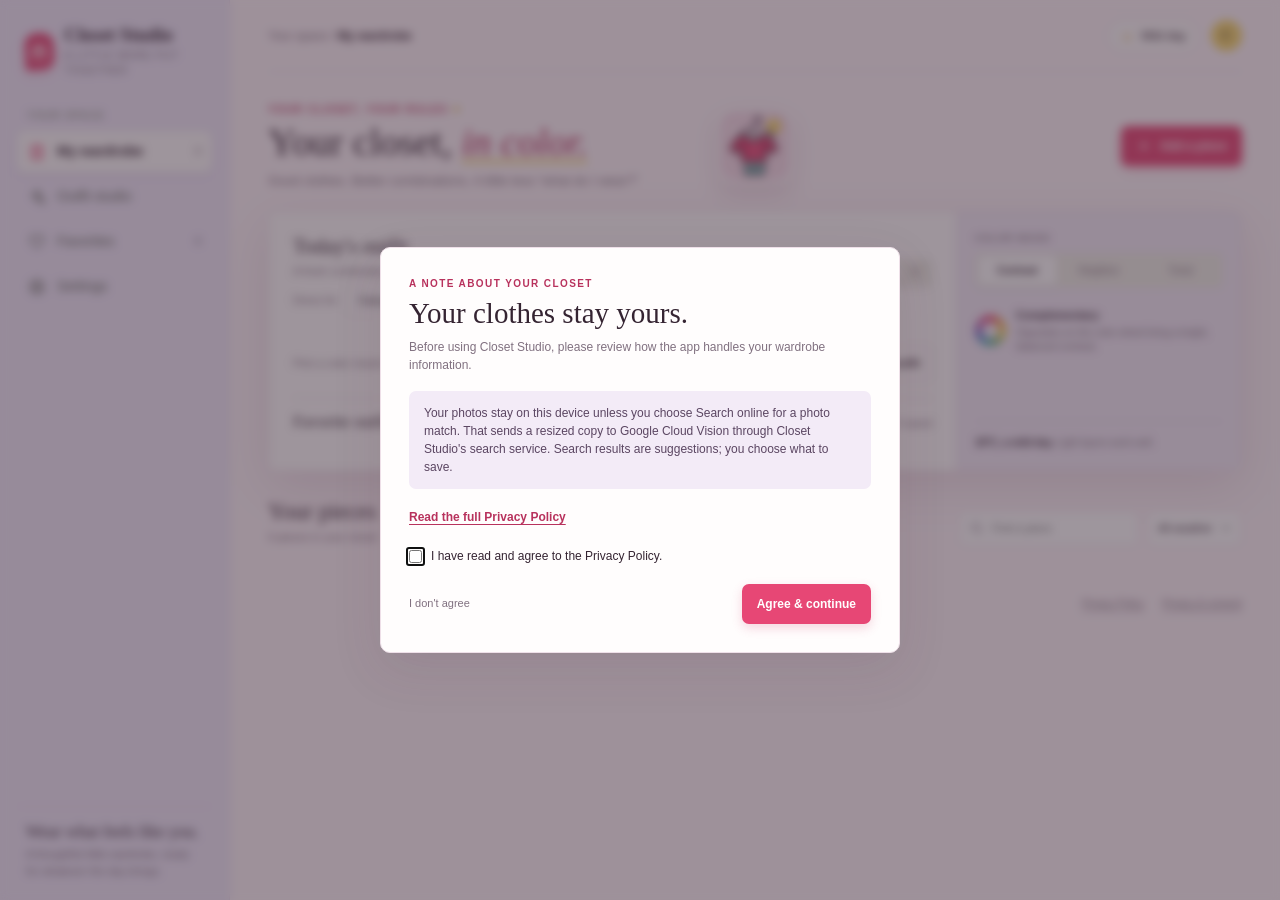
==== index.html @ 5a9243c2 "Add optional cloud image search scaffold Add the Google Vision Worker, phone search UI, privacy disc" ====
<!doctype html>
<html lang="en">
<head>
  <meta charset="utf-8">
  <meta name="viewport" content="width=device-width, initial-scale=1">
  <meta name="theme-color" content="#fff6fa">
  <meta name="apple-mobile-web-app-capable" content="yes">
  <meta name="apple-mobile-web-app-title" content="Closet Studio">
  <meta name="apple-mobile-web-app-status-bar-style" content="default">
  <title>Closet Studio | Your wardrobe, in color</title>
  <link rel="icon" type="image/svg+xml" href="./closet-cover.svg">
  <link rel="apple-touch-icon" type="image/svg+xml" href="./closet-cover.svg">
  <link rel="manifest" href="./manifest.webmanifest">
  <style>
    :root {
      --paper: #fff6fa;
      --white: #fffdfd;
      --ink: #352432;
      --muted: #817180;
      --line: #efdce7;
      --red: #e74775;
      --red-dark: #b8325d;
      --accent-soft: #fff0f5;
      --sidebar: #f1eafa;
      --sidebar-line: #e9dcef;
      --nav-ink: #65685f;
      --nav-label: #999b91;
      --surface-tint: #f3ebf7;
      --surface-line: #e8dced;
      --control-bg: #fffdfd;
      --control-muted: #eeede6;
      --field-bg: #ffffff;
      --slot-one: #f9e9f0;
      --slot-two: #e6f3f4;
      --slot-three: #f5edcf;
      --tag-bg: #e7f0df;
      --tag-ink: #557348;
      --soft-border: #eedfe8;
      --placeholder: #b4b4a8;
      --chip-bg: #f4f3ed;
      --warning-bg: #f3ebf7;
      --warning-ink: #5b4662;
      --preview-bg: #f1f0e8;
      --danger: #a92f52;
      --hover-bg: rgba(255,255,255,.65);
      --blue: #d9f0f1;
      --blue-ink: #26777b;
      --yellow: #f4d66f;
      --green: #e0efd6;
      --serif: 'Iowan Old Style', 'Palatino Linotype', 'Book Antiqua', Georgia, serif;
      --sans: 'Avenir Next', Avenir, 'Segoe UI', sans-serif;
      --shadow: 0 16px 50px rgba(87, 43, 65, .12);
    }
    :root[data-palette="lavender"] { --paper: #f8f5fc; --red: #8263b2; --red-dark: #65468f; --accent-soft: #f0eafa; --sidebar: #f0ebf8; --sidebar-line: #e0d7ef; --surface-tint: #f0eafa; --surface-line: #e0d7ef; --slot-one: #f2ecf8; --slot-two: #e7f1f5; --slot-three: #f4efff; --soft-border: #e6dcef; }
    :root[data-palette="ocean"] { --paper: #f3f8fa; --red: #397f98; --red-dark: #285f73; --accent-soft: #e6f3f7; --sidebar: #eaf3f7; --sidebar-line: #d7e8ef; --surface-tint: #eaf3f7; --surface-line: #d7e8ef; --slot-one: #e8f3f6; --slot-two: #e6f4f5; --slot-three: #f4f0e2; --soft-border: #d8e7ed; }
    :root[data-palette="sage"] { --paper: #f6f8f2; --red: #6f8653; --red-dark: #52693d; --accent-soft: #edf2e7; --sidebar: #edf1e8; --sidebar-line: #dce5d2; --surface-tint: #edf1e8; --surface-line: #dce5d2; --slot-one: #edf2e8; --slot-two: #e8f0ed; --slot-three: #f5f0df; --soft-border: #dfe6d8; }
    :root[data-theme="dark"] {
      color-scheme: dark;
      --paper: #211e24;
      --white: #2b262e;
      --ink: #f3edf2;
      --muted: #c1b4c0;
      --line: #4b404b;
      --red-dark: var(--red);
      --accent-soft: #3a303c;
      --sidebar: #28222c;
      --sidebar-line: #453a49;
      --nav-ink: #d0c3ce;
      --nav-label: #aaa0ad;
      --surface-tint: #352c3b;
      --surface-line: #4b3e4f;
      --control-bg: #39333b;
      --control-muted: #403a42;
      --field-bg: #332e36;
      --slot-one: #3e303a;
      --slot-two: #2c3940;
      --slot-three: #403b2d;
      --tag-bg: #354133;
      --tag-ink: #b2d49a;
      --soft-border: #4b4049;
      --placeholder: #c2b9c3;
      --chip-bg: #39323a;
      --warning-bg: #3a303c;
      --warning-ink: #e0d1e4;
      --preview-bg: #37323a;
      --danger: #ff9a9a;
      --hover-bg: rgba(255,255,255,.08);
      --yellow: #d5b75c;
      --green: #364331;
      --blue: #2c3d40;
      --blue-ink: #9ed5d7;
      --shadow: 0 16px 50px rgba(0, 0, 0, .35);
    }
    * { box-sizing: border-box; }
    body { margin: 0; background: var(--paper); color: var(--ink); font: 14px/1.5 var(--sans); }
    button, input, select { font: inherit; }
    button { color: inherit; }
    .app { min-height: 100vh; display: grid; grid-template-columns: 230px minmax(0, 1fr); }
    .sidebar { padding: 25px 17px 20px; background: var(--sidebar); border-right: 1px solid var(--sidebar-line); display: flex; flex-direction: column; min-height: 100vh; }
    .brand { display: flex; align-items: center; gap: 11px; padding: 0 8px 30px; }
    .brand-mark { width: 37px; height: 37px; border-radius: 12px 12px 12px 3px; background: var(--red); display: grid; place-items: center; color: white; transform: rotate(-3deg); box-shadow: 0 4px 10px rgba(231,71,117,.2); }
    .brand-mark svg { transform: rotate(3deg); }
    .brand-name { font: 700 19px/1 var(--serif); letter-spacing: 0; }
    .brand-caption { color: var(--muted); font-size: 10px; margin-top: 4px; letter-spacing: 1px; text-transform: uppercase; }
    .nav-label { padding: 0 10px 8px; color: var(--nav-label); font-size: 10px; font-weight: 700; text-transform: uppercase; letter-spacing: 1.25px; }
    .nav { display: grid; gap: 4px; }
    .nav-btn { display: flex; align-items: center; gap: 11px; width: 100%; border: 0; background: transparent; border-radius: 8px; padding: 10px 11px; text-align: left; cursor: pointer; color: var(--nav-ink); text-decoration: none; transition: background .16s, color .16s; }
    .nav-btn:hover { background: var(--hover-bg); color: var(--ink); }
    .nav-btn.active { background: var(--white); color: var(--ink); font-weight: 700; box-shadow: 0 2px 8px rgba(96,49,74,.08); }
    .nav-btn.active .nav-icon { color: var(--red); }
    .nav-icon { width: 18px; height: 18px; display: grid; place-items: center; }
    .nav-icon svg { width: 18px; height: 18px; }
    .nav-count { margin-left: auto; color: var(--muted); font-size: 11px; font-weight: 500; }
    .sidebar-bottom { margin-top: auto; }
    .settings-trigger { font: inherit; }
    .settings-trigger svg { width: 18px; height: 18px; }
    .side-note { border-top: 1px solid var(--line); padding: 15px 9px 0; color: var(--muted); font-size: 11px; line-height: 1.55; }
    .side-note strong { display: block; color: var(--ink); font: 17px var(--serif); margin-bottom: 4px; }
    .main { min-width: 0; padding: 0 38px 50px; max-width: 1680px; width: 100%; margin: 0 auto; }
    .topbar { height: 72px; border-bottom: 1px solid var(--line); display: flex; align-items: center; justify-content: space-between; gap: 20px; }
    .breadcrumb { color: var(--muted); font-size: 12px; }
    .breadcrumb b { color: var(--ink); font-weight: 600; }
    .top-actions { display: flex; align-items: center; gap: 12px; }
    .weather-pill { display: inline-flex; align-items: center; gap: 7px; border: 1px solid var(--line); border-radius: 30px; padding: 7px 12px; background: var(--control-bg); font-size: 12px; }
    .sun { color: #d09c24; font-size: 16px; line-height: 1; }
    .avatar { width: 31px; height: 31px; padding: 0; border: 0; background: var(--yellow); border-radius: 50%; display: grid; place-items: center; font: 700 12px var(--serif); cursor: pointer; }
    .page-head { display: grid; grid-template-columns: minmax(0, 1fr) 76px minmax(0, 1fr); align-items: center; gap: 24px; padding: 30px 0 20px; }
    .cover-art { grid-column: 2; justify-self: center; width: 76px; height: 76px; border: 3px solid var(--white); border-radius: 17px; object-fit: contain; box-shadow: 0 9px 22px rgba(133, 58, 91, .15); }
    .page-head > .primary-btn:not(.mobile-add) { justify-self: end; }
    .eyebrow { color: var(--red-dark); font-weight: 700; font-size: 10px; letter-spacing: 1.65px; text-transform: uppercase; }
    .eyebrow::after { content: '  ✦'; color: #d7a927; }
    h1 { margin: 5px 0 0; font: 400 clamp(30px, 3vw, 43px)/1.07 var(--serif); letter-spacing: 0; }
    .title-pop { color: var(--red-dark); font-style: italic; text-decoration: underline 3px var(--yellow); text-underline-offset: 5px; }
    .page-subtitle { color: var(--muted); margin: 8px 0 0; font-size: 13px; }
    .primary-btn { display: inline-flex; justify-content: center; align-items: center; gap: 8px; background: var(--red); border: 0; border-radius: 7px; color: white; padding: 11px 15px; font-weight: 700; font-size: 12px; cursor: pointer; box-shadow: 0 4px 11px rgba(207,53,99,.2); transition: transform .15s, background .15s; white-space: nowrap; }
    .primary-btn:hover { background: var(--red-dark); transform: translateY(-1px); }
    .primary-btn svg, .quiet-btn svg { width: 16px; height: 16px; }
    .studio { display: grid; grid-template-columns: minmax(0, 1fr) 285px; border: 1px solid var(--soft-border); border-radius: 8px; background: var(--white); min-height: 260px; overflow: hidden; box-shadow: var(--shadow); }
    .studio-main { padding: 22px 24px 21px; min-width: 0; }
    .section-topline { display: flex; justify-content: space-between; align-items: center; gap: 16px; }
    .section-title { margin: 0; font: 400 21px/1.2 var(--serif); }
    .section-kicker { color: var(--muted); font-size: 11px; margin-top: 4px; }
    .weather-control { display: flex; align-items: center; gap: 8px; color: var(--muted); font-size: 11px; }
    .occasion-control { display: flex; align-items: center; gap: 7px; margin-top: 7px; color: var(--muted); font-size: 11px; }
    .occasion-select { max-width: 180px; border: 1px solid var(--line); border-radius: 6px; padding: 6px 26px 6px 8px; background: var(--field-bg); color: var(--ink); outline-color: var(--red); font-size: 11px; }
    .temp-input { width: 54px; border: 1px solid var(--line); border-radius: 6px; padding: 7px 6px; background: var(--field-bg); color: var(--ink); outline-color: var(--red); }
    .unit-toggle { display: flex; gap: 2px; padding: 2px; background: var(--control-muted); border-radius: 6px; }
    .unit-btn { min-width: 31px; border: 0; border-radius: 4px; padding: 5px 4px; background: transparent; color: var(--muted); cursor: pointer; font-size: 10px; }
    .unit-btn.active { background: var(--field-bg); color: var(--ink); font-weight: 700; box-shadow: 0 1px 3px rgba(30,35,25,.1); }
    .outfit-row { display: grid; grid-template-columns: repeat(3, minmax(0, 1fr)); gap: 11px; margin-top: 18px; }
    .outfit-slot { min-width: 0; }
    .slot-art { height: 133px; border-radius: 7px; background: var(--slot-one); overflow: hidden; position: relative; display: grid; place-items: center; }
    .outfit-slot:nth-child(2) .slot-art { background: var(--slot-two); }
    .outfit-slot:nth-child(3) .slot-art { background: var(--slot-three); }
    .slot-art img { width: 100%; height: 100%; object-fit: contain; padding: 7px; }
    .slot-placeholder { width: 100%; height: 100%; display: grid; place-items: center; color: var(--placeholder); }
    .slot-placeholder svg { width: 29px; height: 29px; stroke-width: 1.3; }
    .slot-label { position: absolute; left: 8px; bottom: 7px; padding: 3px 7px; border-radius: 4px; background: var(--control-bg); color: var(--muted); font-size: 9px; font-weight: 700; text-transform: uppercase; letter-spacing: .6px; }
    .slot-name { overflow: hidden; text-overflow: ellipsis; white-space: nowrap; margin-top: 7px; font-size: 11px; font-weight: 700; }
    .slot-color { display: flex; align-items: center; gap: 5px; margin-top: 3px; color: var(--muted); font-size: 10px; }
    .color-dot { width: 8px; height: 8px; border-radius: 50%; border: 1px solid rgba(0,0,0,.1); flex: 0 0 auto; }
    .studio-footer { display: flex; align-items: center; justify-content: space-between; gap: 12px; margin-top: 14px; }
    .match-note { color: var(--muted); font-size: 11px; min-width: 0; }
    .studio-actions { display: flex; align-items: center; justify-content: flex-end; gap: 7px; flex-wrap: wrap; }
    .favorite-btn { color: var(--red-dark); }
    .favorite-btn[aria-pressed="true"] { background: var(--accent-soft); border-color: var(--red); }
    .favorite-btn:disabled { cursor: not-allowed; opacity: .45; }
    .match-note strong { color: var(--blue-ink); }
    .quiet-btn { display: inline-flex; justify-content: center; align-items: center; gap: 7px; background: var(--control-bg); border: 1px solid var(--line); border-radius: 6px; padding: 8px 11px; font-size: 11px; font-weight: 700; cursor: pointer; white-space: nowrap; transition: background .14s; }
    .quiet-btn:hover { background: var(--accent-soft); }
    .quiet-btn:disabled { cursor: not-allowed; opacity: .45; }
    .studio-aside { border-left: 1px solid var(--surface-line); background: var(--surface-tint); padding: 20px 18px; display: flex; flex-direction: column; }
    .aside-eyebrow { color: var(--muted); text-transform: uppercase; font-size: 9px; letter-spacing: 1.25px; font-weight: 700; }
    .mode-group { display: grid; grid-template-columns: repeat(3, 1fr); gap: 3px; padding: 3px; border-radius: 6px; background: var(--control-muted); margin-top: 8px; }
    .mode-btn { border: 0; border-radius: 4px; padding: 7px 4px; background: transparent; color: var(--muted); cursor: pointer; font-size: 10px; }
    .mode-btn.active { color: var(--ink); background: var(--field-bg); box-shadow: 0 1px 4px rgba(30,35,25,.09); font-weight: 700; }
    .color-wheel-row { display: flex; align-items: center; gap: 10px; margin-top: 19px; }
    .color-wheel { height: 31px; width: 31px; border-radius: 50%; background: conic-gradient(#e74775, #efa84e, #f1d75b, #75b77b, #50aec1, #776fd1, #ce6baa, #e74775); position: relative; flex: 0 0 auto; }
    .color-wheel::after { content: ''; position: absolute; inset: 7px; background: var(--surface-tint); border-radius: 50%; }
    .theory-title { font-weight: 700; font-size: 11px; }
    .theory-copy { color: var(--muted); font-size: 10px; margin-top: 2px; line-height: 1.4; }
    .weather-tip { margin-top: auto; padding-top: 13px; border-top: 1px solid var(--surface-line); font-size: 10px; color: var(--muted); }
    .weather-tip b { color: var(--ink); }
    .wardrobe-head { display: flex; justify-content: space-between; align-items: end; gap: 20px; margin: 28px 0 15px; }
    .wardrobe-head h2 { margin: 0; font: 400 23px/1.15 var(--serif); }
    .wardrobe-count { color: var(--muted); font-size: 11px; margin-top: 4px; }
    .toolbar { display: flex; align-items: center; gap: 8px; }
    .search-wrap { position: relative; }
    .search-wrap svg { width: 15px; height: 15px; position: absolute; left: 10px; top: 50%; transform: translateY(-50%); color: var(--muted); }
    .search { width: 180px; padding: 8px 10px 8px 32px; border: 1px solid var(--line); border-radius: 6px; background: var(--field-bg); color: var(--ink); outline-color: var(--red); font-size: 11px; }
    .filter-select { appearance: none; border: 1px solid var(--line); border-radius: 6px; padding: 8px 28px 8px 10px; background: var(--field-bg); color: var(--ink); font-size: 11px; cursor: pointer; background-image: url("data:image/svg+xml,%3Csvg xmlns='http://www.w3.org/2000/svg' width='12' height='12' viewBox='0 0 12 12'%3E%3Cpath d='m3 4.5 3 3 3-3' fill='none' stroke='%237b7e75' stroke-width='1.3'/%3E%3C/svg%3E"); background-repeat: no-repeat; background-position: right 9px center; }
    .category-tabs { display: flex; gap: 5px; overflow-x: auto; padding: 1px 0 12px; scrollbar-width: thin; }
    .category-btn { flex: 0 0 auto; padding: 6px 10px; border: 1px solid transparent; border-radius: 5px; background: transparent; color: var(--muted); cursor: pointer; font-size: 10px; }
    .category-btn:hover { color: var(--ink); background: var(--hover-bg); }
    .category-btn.active { border-color: var(--red); color: var(--red-dark); background: var(--accent-soft); font-weight: 700; }
    .item-grid { display: grid; grid-template-columns: repeat(4, minmax(0, 1fr)); gap: 15px; }
    .item-card { min-width: 0; border: 1px solid var(--soft-border); border-radius: 7px; overflow: hidden; background: var(--white); transition: transform .17s, box-shadow .17s; animation: rise .35s both; }
    .item-card:hover { transform: translateY(-3px); box-shadow: var(--shadow); }
    @keyframes rise { from { opacity: 0; transform: translateY(8px); } to { opacity: 1; transform: translateY(0); } }
    .item-image { position: relative; height: 172px; background: var(--slot-one); overflow: hidden; cursor: pointer; }
    .item-card:nth-child(4n + 2) .item-image { background: var(--slot-two); }
    .item-card:nth-child(4n + 3) .item-image { background: var(--slot-three); }
    .item-card:nth-child(4n + 4) .item-image { background: var(--surface-tint); }
    .item-image img { width: 100%; height: 100%; object-fit: contain; padding: 8px; transition: transform .3s; }
    .item-card:hover .item-image img { transform: scale(1.04); }
    .item-type { position: absolute; left: 9px; top: 9px; border-radius: 4px; padding: 4px 7px; background: var(--control-bg); color: var(--ink); font-size: 9px; font-weight: 700; text-transform: uppercase; letter-spacing: .5px; }
    .item-actions { position: absolute; right: 7px; top: 7px; display: flex; gap: 4px; opacity: 0; transition: opacity .15s; }
    .item-card:hover .item-actions, .item-card:focus-within .item-actions { opacity: 1; }
    .icon-btn { display: grid; place-items: center; width: 28px; height: 28px; background: var(--control-bg); color: var(--ink); border: 1px solid var(--line); border-radius: 5px; cursor: pointer; }
    .icon-btn:hover { background: var(--accent-soft); color: var(--red-dark); }
    .icon-btn svg { width: 14px; height: 14px; }
    .item-info { padding: 10px 10px 11px; }
    .item-name { overflow: hidden; text-overflow: ellipsis; white-space: nowrap; font-weight: 700; font-size: 11px; }
    .item-meta { display: flex; align-items: center; gap: 6px; margin-top: 6px; color: var(--muted); font-size: 9px; }
    .season-tag { margin-left: auto; padding: 2px 5px; background: var(--tag-bg); color: var(--tag-ink); border-radius: 3px; text-transform: capitalize; }
    .empty-state { grid-column: 1 / -1; min-height: 190px; display: grid; place-items: center; text-align: center; border: 1px dashed var(--line); border-radius: 7px; color: var(--muted); padding: 24px; }
    .empty-state strong { display: block; color: var(--ink); font: 20px var(--serif); margin-bottom: 5px; }
    .saved-outfits { margin-top: 17px; padding-top: 13px; border-top: 1px solid var(--line); }
    .saved-outfits-head { display: flex; align-items: baseline; justify-content: space-between; gap: 10px; }
    .saved-outfits h3 { margin: 0; font: 17px/1.2 var(--serif); }
    .saved-outfits-count { color: var(--muted); font-size: 10px; }
    .favorite-list { display: grid; gap: 7px; margin-top: 9px; }
    .favorite-row { display: flex; align-items: center; gap: 8px; min-width: 0; padding: 8px 9px; border: 1px solid var(--line); border-radius: 6px; background: var(--control-bg); }
    .favorite-name { overflow: hidden; min-width: 0; font-size: 10px; font-weight: 700; text-overflow: ellipsis; white-space: nowrap; }
    .favorite-occasion { flex: 0 0 auto; color: var(--muted); font-size: 9px; }
    .favorite-row .quiet-btn { flex: 0 0 auto; padding: 5px 8px; font-size: 10px; }
    .favorite-row > [data-use-favorite] { flex: 1 1 auto; justify-content: flex-start; min-width: 0; overflow: hidden; text-overflow: ellipsis; white-space: nowrap; }
    .favorite-empty { color: var(--muted); font-size: 10px; }
    .toast { position: fixed; bottom: 22px; left: 50%; transform: translate(-50%, 14px); z-index: 20; padding: 10px 15px; border-radius: 7px; background: #20231f; color: white; font-size: 12px; opacity: 0; pointer-events: none; transition: opacity .18s, transform .18s; box-shadow: var(--shadow); }
    .toast.show { opacity: 1; transform: translate(-50%, 0); }
    .modal-backdrop { position: fixed; inset: 0; z-index: 15; display: none; place-items: center; padding: 18px; background: rgba(32,35,31,.36); backdrop-filter: blur(3px); }
    .modal-backdrop.open { display: grid; animation: fade .15s; }
    .image-source-options { display: grid; gap: 9px; margin: 17px 0 14px; }
    .image-source-option { display: flex; align-items: center; gap: 12px; width: 100%; min-height: 64px; padding: 11px 13px; border: 1px solid var(--line); border-radius: 7px; background: var(--control-bg); text-align: left; cursor: pointer; }
    .image-source-option:hover { border-color: var(--red); background: var(--accent-soft); }
    .image-source-option svg { width: 21px; height: 21px; flex: 0 0 auto; color: var(--red-dark); }
    .image-source-option strong, .image-source-option small { display: block; }
    .image-source-option strong { font-size: 12px; }
    .image-source-option small { margin-top: 2px; color: var(--muted); font-size: 10px; }
      .processing-backdrop { position: fixed; inset: 0; z-index: 50; display: none; place-items: center; padding: 18px; background: rgba(53,36,50,.46); backdrop-filter: blur(4px); }
      .processing-backdrop.open { display: grid; }
      .processing-card { width: min(340px, 100%); padding: 25px; border: 1px solid var(--soft-border); border-radius: 10px; background: var(--white); box-shadow: var(--shadow); text-align: center; }
      .processing-spinner { width: 30px; height: 30px; margin: 0 auto 13px; border: 3px solid var(--line); border-top-color: var(--red); border-radius: 50%; animation: spin .8s linear infinite; }
      @keyframes spin { to { transform: rotate(360deg); } }
      .processing-title { color: var(--ink); font: 20px/1.2 var(--serif); }
      .processing-status { margin: 8px 0 0; color: var(--muted); font-size: 11px; }
    .privacy-backdrop { position: fixed; inset: 0; z-index: 30; display: none; align-items: center; justify-content: center; padding: 18px; background: rgba(53,36,50,.48); backdrop-filter: blur(5px); }
    .privacy-backdrop.open { display: flex; animation: fade .18s; }
    .privacy-dialog { width: min(520px, 100%); max-height: min(90vh, 760px); overflow: auto; padding: 28px; border: 1px solid var(--soft-border); border-radius: 10px; background: var(--white); box-shadow: var(--shadow); }
    .privacy-kicker { color: var(--red-dark); font-size: 10px; font-weight: 700; letter-spacing: 1.4px; text-transform: uppercase; }
    .privacy-dialog h2 { margin: 6px 0 8px; font: 400 29px/1.12 var(--serif); }
    .privacy-copy { margin: 0; color: var(--muted); font-size: 12px; }
    .privacy-summary { margin: 17px 0; padding: 13px 15px; border-radius: 7px; background: var(--warning-bg); color: var(--warning-ink); font-size: 12px; }
    .privacy-link { color: var(--red-dark); font-size: 12px; font-weight: 700; text-underline-offset: 3px; }
    .privacy-checkbox { display: flex; align-items: flex-start; gap: 9px; margin-top: 20px; color: var(--ink); font-size: 12px; cursor: pointer; }
    .privacy-checkbox input { margin: 3px 0 0; accent-color: var(--red); }
    .privacy-actions { display: flex; align-items: center; justify-content: space-between; gap: 12px; margin-top: 19px; }
    .privacy-decline { border: 0; padding: 8px 0; background: transparent; color: var(--muted); cursor: pointer; font-size: 11px; }
    .privacy-decline-message { margin: 18px 0 0; padding-top: 15px; border-top: 1px solid var(--line); color: var(--muted); font-size: 12px; }
    .privacy-back { margin-top: 13px; border: 0; padding: 7px 0; background: transparent; color: var(--red-dark); cursor: pointer; font-size: 11px; font-weight: 700; }
    .account-backdrop { position: fixed; inset: 0; z-index: 25; display: none; place-items: center; padding: 18px; background: rgba(53,36,50,.42); backdrop-filter: blur(4px); }
    .account-backdrop.open { display: grid; animation: fade .16s; }
    .account-dialog { width: min(430px, 100%); max-height: min(90vh, 680px); overflow: auto; padding: 24px; border: 1px solid var(--soft-border); border-radius: 10px; background: var(--white); box-shadow: var(--shadow); }
    .account-dialog h2 { margin: 0; font: 400 25px/1.2 var(--serif); }
    .account-intro, .account-note, .account-delete-copy { color: var(--muted); font-size: 12px; }
    .account-intro { margin: 5px 0 16px; }
    .account-note { margin: 0 0 14px; padding: 11px 12px; border-radius: 6px; background: var(--warning-bg); color: var(--warning-ink); }
    .account-field { margin-top: 12px; }
    .account-field label { display: block; margin-bottom: 5px; color: var(--muted); font-size: 11px; font-weight: 700; }
    .account-field input { width: 100%; border: 1px solid var(--line); border-radius: 6px; padding: 10px; background: var(--field-bg); color: var(--ink); outline-color: var(--red); font: inherit; font-size: 13px; }
    .account-actions { display: flex; justify-content: space-between; align-items: center; gap: 10px; margin-top: 18px; }
    .account-profile { display: flex; align-items: center; gap: 12px; margin: 16px 0; }
    .account-profile-mark { display: grid; width: 42px; height: 42px; place-items: center; flex: 0 0 auto; border-radius: 50%; background: var(--yellow); color: var(--ink); font: 700 17px var(--serif); }
    .account-profile-name { font-weight: 700; }
    .account-profile-email { color: var(--muted); font-size: 11px; overflow-wrap: anywhere; }
    .delete-account-btn { border: 0; padding: 8px 0; background: transparent; color: var(--danger); cursor: pointer; font-size: 11px; text-decoration: underline; text-underline-offset: 3px; }
    .account-delete-copy { margin: 12px 0 0; padding: 12px; border: 1px solid var(--soft-border); border-radius: 6px; background: var(--accent-soft); }
    body.account-open { overflow: hidden; }
    .settings-view { padding: 30px 0 20px; }
    .settings-view[hidden], #page-head[hidden], #studio[hidden], #wardrobe[hidden] { display: none; }
    .settings-heading { margin-bottom: 22px; }
    .settings-heading h1 { font-size: clamp(30px, 3vw, 40px); }
    .settings-shell { display: grid; grid-template-columns: 190px minmax(0, 1fr); gap: 20px; align-items: start; }
    .settings-tabs { display: grid; gap: 5px; padding: 8px; border: 1px solid var(--soft-border); border-radius: 8px; background: var(--white); }
    .settings-tab { border: 0; border-radius: 6px; padding: 10px 11px; background: transparent; color: var(--nav-ink); cursor: pointer; text-align: left; font-size: 12px; }
    .settings-tab:hover { background: var(--hover-bg); color: var(--ink); }
    .settings-tab[aria-selected="true"] { background: var(--accent-soft); color: var(--red-dark); font-weight: 700; }
    .settings-panel { min-width: 0; padding: 22px; border: 1px solid var(--soft-border); border-radius: 8px; background: var(--white); box-shadow: var(--shadow); }
    .settings-panel[hidden] { display: none; }
    .settings-panel h2 { margin: 0; font: 400 24px/1.2 var(--serif); }
    .settings-panel > p { margin: 6px 0 18px; color: var(--muted); font-size: 12px; }
    .settings-panel .appearance-field { max-width: 520px; }
    .settings-actions { display: flex; flex-wrap: wrap; align-items: center; gap: 10px; margin-top: 21px; }
    .settings-actions .danger-btn { color: var(--danger); }
    .settings-note { margin: 14px 0; padding: 12px; border-radius: 6px; background: var(--warning-bg); color: var(--warning-ink); font-size: 11px; }
    .settings-note[hidden] { display: none; }
    .settings-link { color: var(--red-dark); font-size: 12px; font-weight: 700; text-underline-offset: 3px; }
    .settings-file-input { display: none; }
    .settings-info { display: grid; grid-template-columns: minmax(120px, 180px) minmax(0, 1fr); gap: 9px 16px; margin: 16px 0 0; font-size: 12px; }
    .settings-info dt { color: var(--muted); }
    .settings-info dd { margin: 0; }
    .appearance-field { margin-top: 16px; }
    .appearance-field > label { display: block; margin-bottom: 7px; color: var(--muted); font-size: 11px; font-weight: 700; }
    .appearance-field select { width: 100%; padding: 9px 10px; border: 1px solid var(--line); border-radius: 6px; background: var(--field-bg); color: var(--ink); font-size: 12px; }
    .palette-options { display: grid; grid-template-columns: repeat(4, minmax(0, 1fr)); gap: 7px; }
    .palette-choice { display: grid; justify-items: center; gap: 6px; padding: 9px 4px; border: 1px solid var(--line); border-radius: 6px; background: var(--control-bg); color: var(--ink); cursor: pointer; font-size: 10px; }
    .palette-choice[aria-pressed="true"] { border-color: var(--red); box-shadow: 0 0 0 2px var(--accent-soft); }
    .palette-swatch { width: 23px; height: 23px; border-radius: 50%; border: 2px solid rgba(0,0,0,.1); }
    .page-footer { display: flex; justify-content: flex-end; align-items: center; gap: 18px; padding: 22px 0 4px; color: var(--muted); font-size: 10px; }
    .page-footer a, .page-footer button { color: var(--muted); text-underline-offset: 3px; }
    .page-footer button { border: 0; padding: 0; background: transparent; cursor: pointer; font-size: inherit; text-decoration: underline; }
    body.privacy-open { overflow: hidden; }
    @keyframes fade { from { opacity: 0; } to { opacity: 1; } }
    .modal { width: min(490px, 100%); max-height: min(90vh, 760px); overflow: auto; background: var(--white); border-radius: 9px; box-shadow: var(--shadow); padding: 22px; }
    .modal-head { display: flex; align-items: start; justify-content: space-between; gap: 16px; margin-bottom: 17px; }
    .modal-head h3 { margin: 0; font: 23px var(--serif); }
    .modal-head p { margin: 4px 0 0; color: var(--muted); font-size: 11px; }
    .close-btn { width: 30px; height: 30px; border: 0; background: transparent; cursor: pointer; color: var(--muted); font-size: 20px; line-height: 1; }
    .preview-row { display: grid; grid-template-columns: 112px minmax(0,1fr); gap: 14px; align-items: center; margin-bottom: 15px; }
    .preview-box { height: 112px; display: grid; place-items: center; background: var(--preview-bg); border-radius: 6px; overflow: hidden; }
    .preview-box img { width: 100%; height: 100%; object-fit: contain; padding: 4px; }
    .field { margin-top: 12px; }
    .field label { display: block; color: var(--muted); margin-bottom: 5px; font-size: 10px; font-weight: 700; }
    .field input[type=text], .field input[type=url], .field select { width: 100%; border: 1px solid var(--line); border-radius: 5px; background: var(--field-bg); color: var(--ink); padding: 9px 10px; outline-color: var(--red); font-size: 12px; }
    .online-search-row { display: grid; grid-template-columns: minmax(0, 1fr) auto; align-items: center; gap: 7px; }
    .online-search-row .quiet-btn { font-size: 10px; padding: 8px; text-decoration: none; }
    .field select { cursor: pointer; }
    .color-field { display: flex; align-items: center; gap: 9px; }
    .color-field input[type=color] { width: 34px; height: 34px; padding: 2px; border: 1px solid var(--line); border-radius: 5px; background: var(--field-bg); cursor: pointer; }
    .field-hint { color: var(--muted); font-size: 10px; }
    .season-options { display: flex; gap: 7px; flex-wrap: wrap; }
    .check-chip { display: inline-flex; align-items: center; gap: 6px; padding: 6px 9px; background: var(--chip-bg); border-radius: 4px; font-size: 10px; cursor: pointer; }
    .check-chip input { accent-color: var(--red); margin: 0; }
    .modal-actions { display: flex; justify-content: space-between; align-items: center; gap: 10px; padding-top: 18px; }
    .danger-btn { border: 0; background: transparent; color: var(--danger); cursor: pointer; padding: 8px 0; font-size: 11px; }
    .action-right { display: flex; gap: 8px; margin-left: auto; }
    .mobile-add { display: none; }
    :root[data-density="compact"] .sidebar { padding-top: 16px; }
    :root[data-density="compact"] .brand { padding-bottom: 19px; }
    :root[data-density="compact"] .nav-btn { padding-top: 7px; padding-bottom: 7px; }
    :root[data-density="compact"] .studio-main { padding: 16px 18px; }
    :root[data-density="compact"] .outfit-row { margin-top: 11px; }
    :root[data-density="compact"] .slot-art { height: 112px; }
    :root[data-density="compact"] .wardrobe-head { margin: 20px 0 11px; }
    :root[data-density="compact"] .item-grid { gap: 10px; }
    :root[data-density="compact"] .item-image { height: 145px; }
    :root[data-density="compact"] .item-info { padding: 8px; }
    :root[data-density="compact"] .studio-aside { padding: 16px; }
    @media (max-width: 1050px) {
      .main { padding-left: 26px; padding-right: 26px; }
      .page-head { display: flex; justify-content: space-between; align-items: end; }
      .cover-art { flex: 0 0 auto; }
      .item-grid { grid-template-columns: repeat(3, minmax(0, 1fr)); }
      .studio { grid-template-columns: minmax(0,1fr) 245px; }
    }
    @media (max-width: 760px) {
      .app { display: block; }
      .sidebar { min-height: auto; height: 58px; padding: 0 14px; flex-direction: row; align-items: center; justify-content: space-between; gap: 8px; border-right: 0; border-bottom: 1px solid var(--line); }
      .brand { min-width: 0; padding: 0; gap: 8px; }
      .brand-mark { width: 33px; height: 33px; }
      .brand > div { min-width: 0; }
      .brand-name { font-size: 17px; white-space: nowrap; }
      .brand-caption, .nav-label, .sidebar-bottom { display: none; }
      .nav { display: flex; flex: 0 0 auto; gap: 3px; }
      .nav-btn { width: 44px; min-width: 44px; height: 44px; justify-content: center; padding: 0; }
      .nav-btn span:not(.nav-icon) { display: none; }
      .nav-count { display: none; }
      .main { padding: 0 17px 35px; }
      .topbar { height: 53px; }
      .topbar .breadcrumb { font-size: 10px; }
      .weather-pill { padding: 5px 8px; font-size: 10px; }
      .avatar { width: 44px; height: 44px; }
      .page-head { padding: 24px 0 17px; align-items: center; }
      h1 { font-size: 31px; }
      .page-subtitle { max-width: 230px; font-size: 11px; }
      .cover-art { display: none; }
      .page-head > .primary-btn:not(.mobile-add) { display: none; }
      .mobile-add { display: inline-flex; width: 44px; height: 44px; padding: 0; flex: 0 0 auto; }
      .studio { grid-template-columns: 1fr; }
      .privacy-dialog { padding: 22px; }
      .page-footer { justify-content: center; }
      .studio-aside { border-left: 0; border-top: 1px solid var(--line); padding: 14px 17px; display: grid; grid-template-columns: 1fr 1fr; gap: 4px 17px; }
      .studio-aside .weather-tip { grid-column: 1 / -1; padding-top: 9px; margin-top: 7px; }
      .color-wheel-row { margin-top: 4px; }
      .mode-group { margin-top: 5px; }
      .studio-main { padding: 17px; }
      :root[data-density="compact"] .studio-main { padding: 14px; }
      :root[data-density="compact"] .studio-aside { padding: 12px 14px; }
      .settings-view { padding-top: 23px; }
      .settings-shell { grid-template-columns: 1fr; gap: 12px; }
      .settings-tabs { display: flex; overflow-x: auto; }
      .settings-tab { min-height: 44px; flex: 0 0 auto; padding: 9px 10px; }
      .settings-panel { padding: 17px; }
      .slot-art { height: 112px; }
      .outfit-row { gap: 7px; }
      .mode-btn, .palette-choice, .quiet-btn, .category-btn { min-height: 44px; }
      .search, .filter-select { min-height: 44px; }
      .icon-btn { width: 40px; height: 40px; }
      .page-footer a, .page-footer button { display: inline-flex; min-height: 44px; align-items: center; }
      .section-title { font-size: 19px; }
      .wardrobe-head { align-items: center; }
      .wardrobe-head h2 { font-size: 21px; }
      .toolbar { gap: 5px; }
      .search { width: 135px; }
      .item-grid { grid-template-columns: repeat(2, minmax(0, 1fr)); gap: 10px; }
      .item-image { height: 145px; }
      .item-actions { opacity: 1; }
    }
    @media (max-width: 430px) {
      .main { padding-right: 12px; padding-left: 12px; }
      .top-actions { gap: 7px; }
      .weather-pill { gap: 4px; }
      .page-head { gap: 7px; }
      h1 { font-size: 28px; }
      .page-subtitle { font-size: 10px; }
      .studio-main { padding: 14px 12px; }
      :root[data-density="compact"] .studio-main { padding: 12px 10px; }
      .settings-panel { padding: 14px; }
      .settings-info { grid-template-columns: 1fr; gap: 2px; }
      .section-topline { display: grid; grid-template-columns: minmax(0, 1fr); gap: 8px; }
      .weather-control { justify-content: flex-start; flex-wrap: wrap; gap: 5px; font-size: 10px; }
      .occasion-control label { white-space: nowrap; }
      .temp-input { width: 49px; padding: 6px; }
      .slot-art { height: 97px; }
      .studio-footer { flex-direction: column; align-items: stretch; gap: 9px; }
      .studio-actions { display: grid; grid-template-columns: repeat(2, minmax(0, 1fr)); width: 100%; }
      .studio-actions .quiet-btn { min-width: 0; padding: 8px 5px; text-align: center; white-space: normal; }
      .match-note { font-size: 10px; }
      .quiet-btn { font-size: 10px; padding: 7px; }
      .modal { padding: 16px; }
      .preview-row { grid-template-columns: 84px minmax(0, 1fr); gap: 10px; }
      .preview-box { height: 96px; }
      .wardrobe-head { align-items: flex-start; flex-direction: column; gap: 10px; }
      .toolbar { width: 100%; }
      .search-wrap { flex: 1; }
      .search { width: 100%; }
      .filter-select { max-width: 125px; }
      .item-image { height: 135px; }
    }
    @media (max-width: 360px) {
      .sidebar { padding-right: 6px; padding-left: 6px; gap: 2px; }
      .brand { flex: 1 1 auto; gap: 4px; }
      .brand-mark { width: 27px; height: 27px; flex: 0 0 27px; }
      .brand-name { font-size: 13px; }
      .nav { gap: 0; }
      .nav-btn { width: 40px; min-width: 40px; }
      .settings-tabs { display: grid; grid-template-columns: repeat(2, minmax(0, 1fr)); overflow: visible; }
      .settings-tab { padding: 8px 4px; text-align: center; white-space: normal; }
      .modal { padding: 14px; }
      .preview-row { grid-template-columns: 72px minmax(0, 1fr); }
      .preview-box { height: 88px; }
    }
    @media (prefers-reduced-motion: reduce) { *, *::before, *::after { animation-duration: .01ms !important; transition-duration: .01ms !important; scroll-behavior: auto !important; } }
  </style>
</head>
<body>
  <div class="app">
    <aside class="sidebar">
      <div class="brand">
        <div class="brand-mark" aria-hidden="true"><svg width="20" height="20" viewBox="0 0 24 24" fill="none" stroke="currentColor" stroke-width="1.8"><path d="M4 8h16l-1 12H5L4 8Z"/><path d="M9 8V6a3 3 0 0 1 6 0v2M4 11h16"/><path d="M9 14h6"/></svg></div>
        <div><div class="brand-name">Closet Studio</div><div class="brand-caption">A little more put together</div></div>
      </div>
      <div class="nav-label">Your space</div>
      <nav class="nav" aria-label="Main navigation">
        <button class="nav-btn active" data-view="wardrobe" aria-label="My wardrobe"><span class="nav-icon"><svg viewBox="0 0 24 24" fill="none" stroke="currentColor" stroke-width="1.7"><path d="M5 4h14v17H5zM9 4v17M15 4v17M9 8h2M15 8h2"/></svg></span><span>My wardrobe</span><span class="nav-count" id="nav-count">0</span></button>
        <button class="nav-btn" data-view="outfit" aria-label="Outfit studio"><span class="nav-icon"><svg viewBox="0 0 24 24" fill="none" stroke="currentColor" stroke-width="1.7"><path d="m12 3 1.8 5.2L19 10l-5.2 1.8L12 17l-1.8-5.2L5 10l5.2-1.8L12 3Z"/><path d="m19 15 .9 2.1L22 18l-2.1.9L19 21l-.9-2.1L16 18l2.1-.9L19 15Z"/></svg></span><span>Outfit studio</span></button>
        <a class="nav-btn" href="./favorites.html" aria-label="Favorite outfits"><span class="nav-icon"><svg viewBox="0 0 24 24" fill="none" stroke="currentColor" stroke-width="1.7"><path d="M20.8 8.7c0 5.1-8.8 11-8.8 11s-8.8-5.9-8.8-11A4.7 4.7 0 0 1 12 6a4.7 4.7 0 0 1 8.8 2.7Z"/></svg></span><span>Favorites</span><span class="nav-count" id="favorites-nav-count">0</span></a>
        <button class="nav-btn settings-trigger" data-view="settings" type="button" aria-label="Settings"><span class="nav-icon"><svg viewBox="0 0 24 24" fill="none" stroke="currentColor" stroke-width="1.7" stroke-linecap="round" stroke-linejoin="round"><path d="M12.22 2h-.44a2 2 0 0 0-2 2v.18a2 2 0 0 1-1 1.73l-.43.25a2 2 0 0 1-2 0l-.15-.08a2 2 0 0 0-2.73.73l-.22.38a2 2 0 0 0 .73 2.73l.15.09a2 2 0 0 1 1 1.73v.5a2 2 0 0 1-1 1.73l-.15.09a2 2 0 0 0-.73 2.73l.22.38a2 2 0 0 0 2.73.73l.15-.08a2 2 0 0 1 2 0l.43.25a2 2 0 0 1 1 1.73V20a2 2 0 0 0 2 2h.44a2 2 0 0 0 2-2v-.18a2 2 0 0 1 1-1.73l.43-.25a2 2 0 0 1 2 0l.15.08a2 2 0 0 0 2.73-.73l.22-.38a2 2 0 0 0-.73-2.73l-.15-.09a2 2 0 0 1-1-1.73v-.5a2 2 0 0 1 1-1.73l.15-.09a2 2 0 0 0 .73-2.73l-.22-.38a2 2 0 0 0-2.73-.73l-.15.08a2 2 0 0 1-2 0l-.43-.25a2 2 0 0 1-1-1.73V4a2 2 0 0 0-2-2z"/><circle cx="12" cy="12" r="3"/></svg></span><span>Settings</span></button>
      </nav>
      <div class="sidebar-bottom"><div class="side-note"><strong>Wear what feels like you.</strong>A thoughtful little wardrobe, ready for whatever the day brings.</div></div>
    </aside>
    <main class="main">
      <header class="topbar">
        <div class="breadcrumb">Your space <span aria-hidden="true">/</span> <b id="crumb-current">My wardrobe</b></div>
        <div class="top-actions"><div class="weather-pill"><span class="sun" aria-hidden="true">☼</span><span id="weather-label">Mild day</span></div><button class="avatar" id="account-button" type="button" aria-label="Create or manage account" title="Account">C</button></div>
      </header>
      <section class="page-head" id="page-head">
        <div><div class="eyebrow">Your closet, your rules</div><h1>Your closet, <span class="title-pop">in color.</span></h1><p class="page-subtitle">Good clothes. Better combinations. A little less “what do I wear?”</p></div>
        <img class="cover-art" src="./closet-cover.svg" alt="A coral blouse and blue trousers on a hanger">
        <button class="primary-btn" id="add-top"><svg viewBox="0 0 24 24" fill="none" stroke="currentColor" stroke-width="2"><path d="M12 5v14M5 12h14"/></svg>Add a piece</button>
        <button class="primary-btn mobile-add" id="add-mobile" aria-label="Add a piece" title="Add a piece"><svg viewBox="0 0 24 24" fill="none" stroke="currentColor" stroke-width="2"><path d="M12 5v14M5 12h14"/></svg></button>
      </section>
      <section class="studio" id="studio" aria-labelledby="studio-title">
        <div class="studio-main">
          <div class="section-topline"><div><h2 class="section-title" id="studio-title">Today's outfit</h2><div class="section-kicker" id="studio-kicker">A fresh combination from your own closet.</div><div class="occasion-control"><label for="occasion-select">Dress for</label><select class="occasion-select" id="occasion-select"><option value="casual">Casual</option><option value="business">Business</option><option value="semi-formal">Semi-formal</option><option value="formal">Formal</option><option value="party">Party</option><option value="activewear">Activewear</option></select></div></div><div class="weather-control"><span aria-hidden="true">☀</span><span>Outside</span><input class="temp-input" id="temperature" type="number" value="18" min="-20" max="45" step="1" aria-label="Temperature in Celsius"><div class="unit-toggle" role="group" aria-label="Temperature unit"><button class="unit-btn active" type="button" data-unit="C" aria-pressed="true">°C</button><button class="unit-btn" type="button" data-unit="F" aria-pressed="false">°F</button></div></div></div>
          <div class="outfit-row" id="outfit-row"></div>
          <div class="studio-footer"><div class="match-note" id="match-note" aria-live="polite">Pick a color mood and find your combination.</div><div class="studio-actions"><button class="quiet-btn favorite-btn" id="favorite-btn" type="button" aria-pressed="false" disabled>♡ Save favorite</button><button class="quiet-btn" id="generate-btn"><svg viewBox="0 0 24 24" fill="none" stroke="currentColor" stroke-width="1.7"><path d="M20 7v5h-5M4 17v-5h5"/><path d="M5.6 9a7 7 0 0 1 11.8-2L20 12M4 12l2.6 5a7 7 0 0 0 11.8-2"/></svg>Make an outfit</button></div></div>
          <section class="saved-outfits" aria-labelledby="saved-outfits-title"><div class="saved-outfits-head"><h3 id="saved-outfits-title">Favorite outfits</h3><span class="saved-outfits-count" id="favorite-count">0 saved</span></div><div class="favorite-list" id="favorite-list"></div></section>
        </div>
        <aside class="studio-aside">
          <div><div class="aside-eyebrow">Color mood</div><div class="mode-group" role="group" aria-label="Color matching style"><button class="mode-btn active" data-mode="complementary">Contrast</button><button class="mode-btn" data-mode="analogous">Neighbor</button><button class="mode-btn" data-mode="monochrome">Tonal</button></div></div>
          <div class="color-wheel-row"><div class="color-wheel" aria-hidden="true"></div><div><div class="theory-title" id="theory-title">Complementary</div><div class="theory-copy" id="theory-copy">Opposites on the color wheel bring a bright, balanced contrast.</div></div></div>
          <div class="weather-tip" id="weather-tip"><b>18°C, a mild day.</b> Light layers work well.</div>
        </aside>
      </section>
      <section class="wardrobe" id="wardrobe">
        <div class="wardrobe-head"><div><h2>Your pieces</h2><div class="wardrobe-count" id="wardrobe-count">0 pieces in your closet</div></div><div class="toolbar"><label class="search-wrap"><svg viewBox="0 0 24 24" fill="none" stroke="currentColor" stroke-width="1.8"><circle cx="10.8" cy="10.8" r="6.8"/><path d="m16 16 4.5 4.5"/></svg><input class="search" id="search" type="search" placeholder="Find a piece" aria-label="Search clothing"></label><select class="filter-select" id="weather-filter" aria-label="Filter by weather"><option value="all">All weather</option><option value="cool">Cool</option><option value="mild">Mild</option><option value="warm">Warm</option></select></div></div>
        <div class="category-tabs" id="category-tabs" role="group" aria-label="Filter by clothing type"></div>
        <div class="item-grid" id="item-grid"></div>
      </section>
      <section class="settings-view" id="settings-view" hidden aria-labelledby="settings-title">
        <div class="settings-heading"><div class="eyebrow">Make Closet Studio yours</div><h1 id="settings-title">Settings</h1><p class="page-subtitle">Personalize your closet, manage your data, and review privacy options.</p></div>
        <div class="settings-shell">
          <div class="settings-tabs" id="settings-tabs" role="tablist" aria-label="Settings categories">
            <button class="settings-tab" id="settings-tab-appearance" type="button" role="tab" data-settings-tab="appearance" aria-selected="true" aria-controls="settings-panel-appearance">Appearance</button>
            <button class="settings-tab" id="settings-tab-preferences" type="button" role="tab" data-settings-tab="preferences" aria-selected="false" aria-controls="settings-panel-preferences">Preferences</button>
            <button class="settings-tab" id="settings-tab-data" type="button" role="tab" data-settings-tab="data" aria-selected="false" aria-controls="settings-panel-data">Data</button>
            <button class="settings-tab" id="settings-tab-privacy" type="button" role="tab" data-settings-tab="privacy" aria-selected="false" aria-controls="settings-panel-privacy">Privacy &amp; about</button>
          </div>
          <section class="settings-panel" id="settings-panel-appearance" role="tabpanel" aria-labelledby="settings-tab-appearance" data-settings-panel="appearance">
            <h2>Appearance</h2><p>Choose the look and spacing for Closet Studio. These settings are shared with your Favorites page.</p>
            <div class="appearance-field"><label>Color palette</label><div class="palette-options" id="palette-options" role="group" aria-label="Choose a color palette"><button class="palette-choice" type="button" data-palette-choice="rose" aria-pressed="true"><span class="palette-swatch" style="background:#e74775"></span>Rose</button><button class="palette-choice" type="button" data-palette-choice="lavender" aria-pressed="false"><span class="palette-swatch" style="background:#8263b2"></span>Lavender</button><button class="palette-choice" type="button" data-palette-choice="ocean" aria-pressed="false"><span class="palette-swatch" style="background:#397f98"></span>Ocean</button><button class="palette-choice" type="button" data-palette-choice="sage" aria-pressed="false"><span class="palette-swatch" style="background:#6f8653"></span>Sage</button></div></div>
            <div class="appearance-field"><label for="appearance-theme">Display mode</label><select id="appearance-theme"><option value="light">Light</option><option value="dark">Dark</option></select></div>
            <div class="appearance-field"><label for="appearance-density">Layout spacing</label><select id="appearance-density"><option value="comfortable">Comfortable</option><option value="compact">Compact</option></select></div>
            <div class="settings-actions"><button class="quiet-btn" id="appearance-reset" type="button">Reset appearance</button></div>
          </section>
          <section class="settings-panel" id="settings-panel-preferences" role="tabpanel" aria-labelledby="settings-tab-preferences" data-settings-panel="preferences" hidden>
            <h2>Preferences</h2><p>Set the defaults used when you build outfits and browse your wardrobe.</p>
            <div class="appearance-field"><label for="settings-default-occasion">Default outfit occasion</label><select id="settings-default-occasion"><option value="casual">Casual</option><option value="business">Business</option><option value="semi-formal">Semi-formal</option><option value="formal">Formal</option><option value="party">Party</option><option value="activewear">Activewear</option></select></div>
            <div class="appearance-field"><label for="settings-color-mode">Default color matching style</label><select id="settings-color-mode"><option value="complementary">Contrast</option><option value="analogous">Neighbor</option><option value="monochrome">Tonal</option></select></div>
            <div class="appearance-field"><label for="settings-temperature-unit">Temperature units</label><select id="settings-temperature-unit"><option value="C">Celsius (°C)</option><option value="F">Fahrenheit (°F)</option></select></div>
            <div class="appearance-field"><label for="settings-weather-filter">Default wardrobe season filter</label><select id="settings-weather-filter"><option value="all">All seasons</option><option value="cool">Cool</option><option value="mild">Mild</option><option value="warm">Warm</option></select></div>
            <div class="settings-actions"><button class="quiet-btn" id="preferences-reset" type="button">Reset preferences</button></div>
          </section>
          <section class="settings-panel" id="settings-panel-data" role="tabpanel" aria-labelledby="settings-tab-data" data-settings-panel="data" hidden>
            <h2>Your data</h2><p>Your wardrobe stays in this browser on this device. Backups are created locally and are not uploaded.</p>
            <div class="settings-note">A backup includes your saved clothing photos, favorites, local profile, and settings. Store the downloaded file somewhere private.</div>
            <div class="settings-actions"><button class="primary-btn" id="export-data" type="button">Export backup</button><button class="quiet-btn" id="import-data" type="button">Import backup</button><input class="settings-file-input" id="import-file" type="file" accept="application/json,.json" aria-label="Choose a Closet Studio backup"></div>
            <div class="settings-actions"><button class="danger-btn" id="clear-data" type="button">Delete all local data</button></div>
            <p class="settings-note" id="settings-data-status" role="status" aria-live="polite" hidden></p>
          </section>
          <section class="settings-panel" id="settings-panel-privacy" role="tabpanel" aria-labelledby="settings-tab-privacy" data-settings-panel="privacy" hidden>
            <h2>Privacy &amp; about</h2><p>Closet Studio is designed to work locally, without an online account or cloud sync.</p>
            <dl class="settings-info"><dt>Storage</dt><dd>Your wardrobe, favorites, profile, and preferences are stored in this browser on this device.</dd><dt>Photos</dt><dd>Photos stay on this device unless you choose online image search, which sends a resized copy to Google Cloud Vision through a Closet Studio search service.</dd><dt>App version</dt><dd>Closet Studio · Local edition</dd></dl>
            <div class="settings-actions"><button class="quiet-btn" id="settings-review-privacy" type="button">Review privacy consent</button><button class="quiet-btn" id="settings-manage-profile" type="button">Manage local profile</button><a class="settings-link" href="./privacy-policy.html" target="_blank" rel="noopener">Privacy Policy</a></div>
          </section>
        </div>
      </section>
      <footer class="page-footer"><a href="./privacy-policy.html" target="_blank" rel="noopener">Privacy Policy</a><button type="button" id="privacy-review">Privacy &amp; consent</button></footer>
    </main>
  </div>
  <div class="privacy-backdrop" id="privacy-backdrop" role="dialog" aria-modal="true" aria-labelledby="privacy-title" aria-describedby="privacy-copy">
    <section class="privacy-dialog">
      <div class="privacy-kicker">A note about your closet</div>
      <h2 id="privacy-title">Your clothes stay yours.</h2>
      <p class="privacy-copy" id="privacy-copy">Before using Closet Studio, please review how the app handles your wardrobe information.</p>
      <div class="privacy-summary">Your photos stay on this device unless you choose Search online for a photo match. That sends a resized copy to Google Cloud Vision through Closet Studio's search service. Search results are suggestions; you choose what to save.</div>
      <a class="privacy-link" href="./privacy-policy.html" target="_blank" rel="noopener">Read the full Privacy Policy</a>
      <label class="privacy-checkbox" id="privacy-checkbox-label"><input id="privacy-checkbox" type="checkbox"><span>I have read and agree to the Privacy Policy.</span></label>
      <div class="privacy-actions" id="privacy-actions"><button class="privacy-decline" id="privacy-decline" type="button">I don't agree</button><button class="primary-btn" id="privacy-accept" type="button" disabled>Agree &amp; continue</button></div>
      <div id="privacy-declined" hidden><p class="privacy-decline-message">Without your agreement, Closet Studio won't open your wardrobe. Close this window to exit, or go back to review the policy.</p><button class="privacy-back" id="privacy-back" type="button">Back to agreement</button></div>
    </section>
  </div>
  <div class="account-backdrop" id="account-backdrop" role="dialog" aria-modal="true" aria-labelledby="account-title">
    <section class="account-dialog">
      <div class="modal-head"><div><h2 id="account-title">Your account</h2><p class="account-intro" id="account-intro">Manage your Closet Studio profile.</p></div><button class="close-btn" id="account-close" type="button" aria-label="Close account">×</button></div>
      <form id="account-form">
        <p class="account-note">This is a device-only profile, not an online login. Your name and email stay on this device and do not sync to other devices.</p>
        <div class="account-field"><label for="account-name">Name</label><input id="account-name" name="name" type="text" autocomplete="name" maxlength="80" required></div>
        <div class="account-field"><label for="account-email">Email</label><input id="account-email" name="email" type="email" autocomplete="email" maxlength="254" required></div>
        <div class="account-actions"><button class="quiet-btn" id="account-cancel-create" type="button">Cancel</button><button class="primary-btn" type="submit">Create account</button></div>
      </form>
      <div id="account-summary" hidden>
        <div class="account-profile"><div class="account-profile-mark" id="account-profile-mark">R</div><div><div class="account-profile-name" id="account-profile-name"></div><div class="account-profile-email" id="account-profile-email"></div></div></div>
        <p class="account-note">This profile and your wardrobe are stored only in Closet Studio on this device. There is no password, online sign-in, or cloud sync.</p>
        <div class="account-actions"><button class="quiet-btn" id="account-done" type="button">Done</button><button class="delete-account-btn" id="account-delete-start" type="button">Delete account</button></div>
      </div>
      <div id="account-delete-confirm" hidden>
        <p class="account-delete-copy">This permanently deletes your local account profile, saved wardrobe items and photos, and favorite outfits from this device. This cannot be undone. Your separate privacy-policy consent record will remain.</p>
        <div class="account-actions"><button class="quiet-btn" id="account-delete-cancel" type="button">Keep account</button><button class="primary-btn" id="account-delete-confirm-button" type="button">Delete account &amp; wardrobe</button></div>
      </div>
    </section>
  </div>
  <div class="processing-backdrop" id="image-processing-backdrop" role="status" aria-live="polite" aria-atomic="true">
    <section class="processing-card">
      <div class="processing-spinner" aria-hidden="true"></div>
      <div class="processing-title" id="image-processing-title">Isolating your clothing</div>
      <p class="processing-status" id="image-processing-status">Preparing photo on this device...</p>
    </section>
  </div>
  <input id="file-input" type="file" accept="image/*" hidden>
  <input id="camera-input" type="file" accept="image/*" capture="environment" hidden>
  <div class="modal-backdrop" id="image-source-backdrop" role="dialog" aria-modal="true" aria-labelledby="image-source-title">
    <section class="modal">
      <div class="modal-head"><div><h3 id="image-source-title">Add a piece</h3><p>Take a new photo or choose one you already have.</p></div><button class="close-btn" id="image-source-close" type="button" aria-label="Close photo options">×</button></div>
      <div class="image-source-options">
        <button class="image-source-option" id="take-photo" type="button"><svg viewBox="0 0 24 24" fill="none" stroke="currentColor" stroke-width="1.8"><path d="M4 7h3l1.5-2h7L17 7h3v12H4z"/><circle cx="12" cy="13" r="3.5"/></svg><span><strong>Take a photo</strong><small>Use your phone camera</small></span></button>
        <button class="image-source-option" id="choose-photo" type="button"><svg viewBox="0 0 24 24" fill="none" stroke="currentColor" stroke-width="1.8"><rect x="3" y="4" width="18" height="16" rx="2"/><circle cx="8.5" cy="9" r="1.5"/><path d="m4 17 5-5 3 3 3-4 5 6"/></svg><span><strong>Choose from library</strong><small>Browse photos or files on this device</small></span></button>
      </div>
      <button class="quiet-btn" id="image-source-cancel" type="button">Cancel</button>
    </section>
  </div>
  <div class="modal-backdrop" id="modal-backdrop" role="dialog" aria-modal="true" aria-labelledby="modal-title">
    <form class="modal" id="item-form">
      <div class="modal-head"><div><h3 id="modal-title">Add a piece</h3><p id="modal-description">Give this piece a place in your closet.</p></div><button class="close-btn" type="button" id="close-modal" aria-label="Close">×</button></div>
      <div class="preview-row"><div class="preview-box"><img id="preview-image" alt="Clothing item preview"></div><div><div class="field"><label for="item-name">Name</label><input type="text" id="item-name" required maxlength="48" placeholder="e.g. Blue linen shirt"></div><div class="field"><label for="item-type">Type</label><select id="item-type"><option value="top">Top</option><option value="bottom">Bottom</option><option value="jacket">Jacket</option><option value="dress">Dress</option><option value="shoes">Shoes</option><option value="accessory">Accessory</option></select></div></div></div>
      <div class="field" id="image-search-field" hidden>
        <label for="search-image-online">Online image search</label>
        <button class="quiet-btn" id="search-image-online" type="button">Find an online photo and title</button>
        <div class="field-hint">When you tap Search, a resized copy of this photo is sent to Google Cloud Vision through Closet Studio's search service. Results may not be exact; review the image and title before saving.</div>
        <p class="field-hint" id="image-search-status" role="status" aria-live="polite"></p>
        <div class="field" id="image-search-results-field" hidden>
          <label for="image-search-candidates">Possible matches</label>
          <select id="image-search-candidates" aria-label="Possible matching images"></select>
          <a class="field-hint" id="image-search-source" target="_blank" rel="noopener noreferrer" hidden>View source page</a>
        </div>
      </div>
      <div class="field"><label for="item-image-url">Online image <span class="field-hint">(optional)</span></label><div class="online-search-row"><input type="url" id="item-image-url" placeholder="https://" inputmode="url"><a class="quiet-btn" href="https://lens.google.com/" target="_blank" rel="noopener noreferrer">Open Google Lens</a></div><div class="field-hint">Optional manual search: upload the photo to Google Lens yourself, then paste a direct result image URL and update the name above. The link is saved on this device; the image stays on its original website.</div></div>
      <div class="field"><label>Color <span class="field-hint" id="color-help">(sampled from your photo; adjust as needed)</span></label><div class="color-field"><input id="item-color" type="color" value="#d86d55" aria-label="Clothing color"><span class="field-hint" id="color-name">Warm coral</span></div></div>
      <div class="field"><label>Best in</label><div class="season-options"><label class="check-chip"><input type="checkbox" name="season" value="cool">Cool</label><label class="check-chip"><input type="checkbox" name="season" value="mild" checked>Mild</label><label class="check-chip"><input type="checkbox" name="season" value="warm">Warm</label></div></div>
      <div class="field"><label>Good for <span class="field-hint">(suggested automatically; adjust as needed)</span></label><div class="season-options" id="occasion-options"></div></div>
      <div class="modal-actions"><button class="danger-btn" type="button" id="delete-item" hidden>Remove piece</button><div class="action-right"><button class="quiet-btn" type="button" id="cancel-modal">Cancel</button><button class="primary-btn" type="submit" id="save-item">Save piece</button></div></div>
    </form>
  </div>
  <div class="toast" id="toast" role="status"></div>
  <script>
    const CATEGORIES = ['All pieces', 'Top', 'Bottom', 'Jacket', 'Dress', 'Shoes', 'Accessory'];
    const OCCASIONS = [
      { id: 'casual', label: 'Casual' },
      { id: 'business', label: 'Business' },
      { id: 'semi-formal', label: 'Semi-formal' },
      { id: 'formal', label: 'Formal' },
      { id: 'party', label: 'Party' },
      { id: 'activewear', label: 'Activewear' }
    ];
    const MODES = {
      complementary: { label: 'Complementary', title: 'Complementary', copy: 'Opposites on the color wheel bring a bright, balanced contrast.', note: 'A little contrast, a lot of harmony.' },
      analogous: { label: 'Analogous', title: 'Analogous', copy: 'Neighboring hues on the wheel make a soft, pulled-together palette.', note: 'Close-knit colors feel naturally polished.' },
      monochrome: { label: 'Monochrome', title: 'Monochromatic', copy: 'Different shades in the same color family make an easy tonal story.', note: 'One color story, head to toe.' }
    };
    const SAMPLE_ITEMS = [
      { id: 'sample-1', name: 'Coral knit top', type: 'top', color: '#df785f', seasons: ['mild', 'warm'], sample: true, art: 'top' },
      { id: 'sample-2', name: 'Sky blue blouse', type: 'top', color: '#84bed3', seasons: ['mild', 'warm'], sample: true, art: 'blouse' },
      { id: 'sample-3', name: 'Butter yellow tee', type: 'top', color: '#eacb64', seasons: ['warm'], sample: true, art: 'tee' },
      { id: 'sample-4', name: 'Indigo straight jeans', type: 'bottom', color: '#465b8a', seasons: ['cool', 'mild', 'warm'], sample: true, art: 'pants' },
      { id: 'sample-5', name: 'Soft white trousers', type: 'bottom', color: '#d9d6c9', seasons: ['mild', 'warm'], sample: true, art: 'pants' },
      { id: 'sample-6', name: 'Cherry red jacket', type: 'jacket', color: '#c84d45', seasons: ['cool', 'mild'], sample: true, art: 'jacket' },
      { id: 'sample-7', name: 'Fresh green skirt', type: 'bottom', color: '#7b9c70', seasons: ['mild', 'warm'], sample: true, art: 'skirt' },
      { id: 'sample-8', name: 'Black loafers', type: 'shoes', color: '#383a38', seasons: ['cool', 'mild', 'warm'], sample: true, art: 'shoes' }
    ];
    const STORAGE_KEY = 'closet-studio-items-v1';
    const FAVORITES_KEY = 'closet-studio-favorite-outfits-v1';
    const APPEARANCE_KEY = 'closet-studio-appearance-v1';
    const PREFERENCES_KEY = 'closet-studio-preferences-v1';
    const DEFAULT_APPEARANCE = { theme: 'light', palette: 'rose', density: 'comfortable' };
    const DEFAULT_PREFERENCES = { defaultOccasion: 'casual', colorMode: 'complementary', temperatureUnit: 'C', weatherFilter: 'all' };
    const PALETTES = {
      rose: { color: '#fff6fa' },
      lavender: { color: '#f8f5fc' },
      ocean: { color: '#f3f8fa' },
      sage: { color: '#f6f8f2' }
    };
    const ACCOUNT_KEY = 'closet-studio-local-account-v1';
    const PRIVACY_VERSION = '2026-11-15-10';
    const PRIVACY_KEY = 'closet-studio-privacy-consent';
    const state = { items: [], favorites: [], appearance: { ...DEFAULT_APPEARANCE }, preferences: { ...DEFAULT_PREFERENCES }, category: 'All pieces', weather: 'all', mode: 'complementary', occasion: 'casual', query: '', outfit: null, editingId: null, pendingImage: null, temperatureUnit: 'C', account: null, initialized: false };
    const TRANSFORMERS_MODULE_URL = 'https://cdn.jsdelivr.net/npm/@huggingface/transformers@4.3.1';
    const BACKGROUND_REMOVAL_MODEL = 'studioludens/birefnet-lite-512';
    const IMAGE_SEARCH_ENDPOINT = '';
    let backgroundRemovalPipelinePromise = null;
    let backgroundRemovalDevice = null;
    let backgroundRemovalForceCpu = false;
    let imageSearchCandidates = [];
    const $ = (selector) => document.querySelector(selector);
    const $$ = (selector) => [...document.querySelectorAll(selector)];

    function svgArt(color, kind) {
      const common = `fill="${color}" stroke="#554d45" stroke-width="2" stroke-linejoin="round" stroke-linecap="round"`;
      const shapes = {
        top: `<path ${common} d="M35 35 55 23l17 8 17-8 21 12 16 20-15 13-10-12v57H46V56L35 68 20 55z"/><path d="m55 24 5 14 12-7 12 7 5-14-12-8H65z" fill="#fffefa" stroke="#554d45" stroke-width="2"/><path d="M61 38v49m12-49v49" stroke="#ffffff" opacity=".36" stroke-width="2"/>`,
        blouse: `<path ${common} d="M36 34 55 22l17 9 17-9 20 12 16 20-15 13-10-12v57H46V55L36 67 21 54z"/><path d="m55 23 17 18 17-18-12-9H66z" fill="#fffefa" stroke="#554d45" stroke-width="2"/><path d="m72 41-7 10 7 8 7-8z" fill="#e5b87f" stroke="#554d45" stroke-width="1.5"/><path d="M52 61h6m28 0h6m-40 13h6m28 0h6" stroke="#fff" opacity=".5" stroke-width="2"/>`,
        tee: `<path ${common} d="M40 31 56 23h29l16 8 24 14-11 20-13-8v50H43V57l-13 8-11-20z"/><path d="M57 24q12 17 27 0" fill="none" stroke="#fffefa" stroke-width="5"/><path d="M48 65h47" stroke="#fff" stroke-width="2" opacity=".4"/>`,
        pants: `<path ${common} d="M45 23h52l7 104-28 2-9-59-9 59-28-2z"/><path d="M45 37h52M67 25v19m0 0q8 8 16 0" fill="none" stroke="#fff" stroke-width="2" opacity=".48"/><path d="m42 48 12 2m-13 7 12 2m48-11-11 2m12 7-12 2" stroke="#fff" opacity=".45" stroke-width="2"/>`,
        jacket: `<path ${common} d="m42 31 15-9 15 9 15-9 15 9 18 20-14 15-9-10v55H47V56l-9 10-14-15z"/><path d="m57 22 15 22 15-22m-15 22v57m-1-66-8 14 9 8 9-8-8-14" fill="none" stroke="#fffefa" stroke-width="2" opacity=".8"/><path d="M51 67h13m8 0h13m-34 11h13m8 0h13" stroke="#fff" stroke-width="2" opacity=".44"/>`,
        skirt: `<path ${common} d="M53 24h37l4 25 19 70H31l19-70z"/><path d="M53 32h37M50 50l22 7 22-7m-54 32 32 9 32-9m-49 22 17 5 17-5" fill="none" stroke="#fff" stroke-width="2" opacity=".44"/>`,
        shoes: `<path ${common} d="M28 90q21-2 30-14l10-27q3-8 10-2l16 20q8 10 26 13 9 2 8 12-1 8-13 8H34q-12 0-13-6-1-3 7-4z"/><path d="M66 58q11 8 23 9M36 91h81" fill="none" stroke="#fff" stroke-width="2" opacity=".48"/>`,
        dress: `<path ${common} d="M57 23h30l14 13 14 8-10 18-10-6 22 65H25l22-65-10 6-10-18 14-8z"/><path d="m58 24 14 18 14-18m-14 18v62m-31-37h62" fill="none" stroke="#fffefa" stroke-width="2" opacity=".55"/>`,
        accessory: `<path ${common} d="M28 63 72 26l47 37-47 38z"/><path d="m44 64 28-24 28 24-28 22z" fill="none" stroke="#fff" stroke-width="2" opacity=".55"/><circle cx="72" cy="64" r="6" fill="#fffefa" opacity=".7"/>`
      };
      const svg = `<svg xmlns="http://www.w3.org/2000/svg" viewBox="0 0 144 148"><rect width="144" height="148" rx="12" fill="#f5f2e8"/><ellipse cx="73" cy="130" rx="44" ry="5" fill="#dcd8ca"/>${shapes[kind] || shapes.top}</svg>`;
      return `data:image/svg+xml;charset=utf-8,${encodeURIComponent(svg)}`;
    }
    function loadAppearance() {
      try {
        const saved = JSON.parse(localStorage.getItem(APPEARANCE_KEY));
        if (saved && typeof saved === 'object') {
          state.appearance = {
            theme: saved.theme === 'dark' ? 'dark' : 'light',
            palette: Object.prototype.hasOwnProperty.call(PALETTES, saved.palette) ? saved.palette : DEFAULT_APPEARANCE.palette,
            density: saved.density === 'compact' ? 'compact' : 'comfortable'
          };
        }
      } catch {
        state.appearance = { ...DEFAULT_APPEARANCE };
      }
      applyAppearance();
    }
    function loadPreferences() {
      try {
        const saved = JSON.parse(localStorage.getItem(PREFERENCES_KEY));
        state.preferences = {
          defaultOccasion: OCCASIONS.some(entry => entry.id === saved?.defaultOccasion) ? saved.defaultOccasion : DEFAULT_PREFERENCES.defaultOccasion,
          colorMode: Object.prototype.hasOwnProperty.call(MODES, saved?.colorMode) ? saved.colorMode : DEFAULT_PREFERENCES.colorMode,
          temperatureUnit: saved?.temperatureUnit === 'F' ? 'F' : 'C',
          weatherFilter: ['all', 'cool', 'mild', 'warm'].includes(saved?.weatherFilter) ? saved.weatherFilter : DEFAULT_PREFERENCES.weatherFilter
        };
      } catch {
        state.preferences = { ...DEFAULT_PREFERENCES };
        toast('Could not read saved preferences. Defaults are being used.');
      }
      state.occasion = state.preferences.defaultOccasion;
      state.mode = state.preferences.colorMode;
      state.temperatureUnit = state.preferences.temperatureUnit;
      state.weather = state.preferences.weatherFilter;
      $('#settings-default-occasion').value = state.occasion;
      $('#settings-color-mode').value = state.mode;
      $('#settings-temperature-unit').value = state.temperatureUnit;
      $('#settings-weather-filter').value = state.weather;
      $('#occasion-select').value = state.occasion;
      $('#weather-filter').value = state.weather;
      $('#temperature').value = state.temperatureUnit === 'F' ? '64' : '18';
      applyTemperatureUnit(state.temperatureUnit);
      applyColorMode(state.mode);
    }
    function persistPreferences() {
      try { localStorage.setItem(PREFERENCES_KEY, JSON.stringify(state.preferences)); return true; }
      catch { toast('Could not save your preferences on this device.'); return false; }
    }
    function applyAppearance() {
      const root = document.documentElement;
      root.dataset.theme = state.appearance.theme;
      root.dataset.palette = state.appearance.palette;
      root.dataset.density = state.appearance.density;
      const themeColor = state.appearance.theme === 'dark' ? '#211e24' : PALETTES[state.appearance.palette].color;
      document.querySelector('meta[name="theme-color"]').content = themeColor;
      const themeSelect = $('#appearance-theme');
      if (themeSelect) themeSelect.value = state.appearance.theme;
      const densitySelect = $('#appearance-density');
      if (densitySelect) densitySelect.value = state.appearance.density;
      $$('[data-palette-choice]').forEach(button => button.setAttribute('aria-pressed', String(button.dataset.paletteChoice === state.appearance.palette)));
    }
    function updateAppearance() {
      state.appearance = {
        theme: $('#appearance-theme').value,
        palette: state.appearance.palette,
        density: $('#appearance-density').value
      };
      applyAppearance();
      try { localStorage.setItem(APPEARANCE_KEY, JSON.stringify(state.appearance)); }
      catch { toast('Could not save appearance settings on this device.'); }
    }
    function selectPalette(palette) {
      if (!Object.prototype.hasOwnProperty.call(PALETTES, palette)) return;
      state.appearance.palette = palette;
      applyAppearance();
      try { localStorage.setItem(APPEARANCE_KEY, JSON.stringify(state.appearance)); }
      catch { toast('Could not save appearance settings on this device.'); }
    }
    function resetAppearance() {
      state.appearance = { ...DEFAULT_APPEARANCE };
      applyAppearance();
      try { localStorage.setItem(APPEARANCE_KEY, JSON.stringify(state.appearance)); }
      catch { toast('Could not save appearance settings on this device.'); }
    }
    function setSettingsTab(tab, updateHash = true) {
      const available = ['appearance', 'preferences', 'data', 'privacy'];
      if (!available.includes(tab)) tab = 'appearance';
      $$('[data-settings-tab]').forEach(button => {
        const selected = button.dataset.settingsTab === tab;
        button.setAttribute('aria-selected', String(selected));
        button.tabIndex = selected ? 0 : -1;
      });
      $$('[data-settings-panel]').forEach(panel => { panel.hidden = panel.dataset.settingsPanel !== tab; });
      if (updateHash && location.hash !== `#settings-${tab}`) history.replaceState(null, '', `#settings-${tab}`);
    }
    function openSettings(tab = 'appearance') {
      setView('settings');
      setSettingsTab(tab);
    }
    function init() {
      loadAppearance();
      loadPreferences();
      if ('serviceWorker' in navigator && location.protocol !== 'file:') {
        navigator.serviceWorker.register('./service-worker.js').catch(() => {});
      }
      $('#privacy-checkbox').addEventListener('change', event => { $('#privacy-accept').disabled = !event.target.checked; });
      $('#privacy-accept').addEventListener('click', acceptPrivacyPolicy);
      $('#privacy-decline').addEventListener('click', showPrivacyDeclined);
      $('#privacy-back').addEventListener('click', showPrivacyAgreement);
      $('#privacy-review').addEventListener('click', showPrivacyAgreement);
      let consent = null;
      try { consent = JSON.parse(localStorage.getItem(PRIVACY_KEY)); } catch { }
      if (consent?.version === PRIVACY_VERSION) initializeApp();
      else showPrivacyAgreement();
    }
    function showPrivacyAgreement() {
      $('.app').inert = true;
      $('#privacy-checkbox').checked = false;
      $('#privacy-accept').disabled = true;
      $('#privacy-actions').hidden = false;
      $('#privacy-checkbox-label').hidden = false;
      $('#privacy-declined').hidden = true;
      $('#privacy-backdrop').classList.add('open');
      document.body.classList.add('privacy-open');
      $('#privacy-checkbox').focus();
    }
    function showPrivacyDeclined() {
      try { localStorage.removeItem(PRIVACY_KEY); } catch { }
      $('#privacy-actions').hidden = true;
      $('#privacy-checkbox-label').hidden = true;
      $('#privacy-declined').hidden = false;
      $('#privacy-back').focus();
    }
    function acceptPrivacyPolicy() {
      if (!$('#privacy-checkbox').checked) return;
      try { localStorage.setItem(PRIVACY_KEY, JSON.stringify({ version: PRIVACY_VERSION, acceptedAt: new Date().toISOString() })); } catch { }
      $('#privacy-backdrop').classList.remove('open');
      document.body.classList.remove('privacy-open');
      $('.app').inert = false;
      initializeApp();
    }
    function initializeApp() {
      if (state.initialized) return;
      state.initialized = true;
      try { const saved = JSON.parse(localStorage.getItem(STORAGE_KEY)); state.items = Array.isArray(saved) ? saved : SAMPLE_ITEMS.map(x => ({...x})); }
      catch { state.items = SAMPLE_ITEMS.map(x => ({...x})); }
      if (!state.items.length && localStorage.getItem(STORAGE_KEY) === null) state.items = SAMPLE_ITEMS.map(x => ({...x}));
      try {
        const savedFavorites = JSON.parse(localStorage.getItem(FAVORITES_KEY));
        state.favorites = Array.isArray(savedFavorites) ? savedFavorites.filter(favorite =>
          favorite?.id && favorite?.outfit?.top &&
          Object.values(favorite.outfit).filter(Boolean).every(id => state.items.some(item => item.id === id))
        ) : [];
      } catch { state.favorites = []; }
      try { state.account = JSON.parse(localStorage.getItem(ACCOUNT_KEY)); } catch { state.account = null; }
      updateAccountButton();
      renderAll();
      $('#category-tabs').addEventListener('click', onCategoryClick);
      $('#item-grid').addEventListener('click', onGridClick);
      $('#add-top').addEventListener('click', event => chooseImage(event.currentTarget));
      $('#add-mobile').addEventListener('click', event => chooseImage(event.currentTarget));
      $('#file-input').addEventListener('change', onFileSelected);
      $('#camera-input').addEventListener('change', onFileSelected);
      $('#take-photo').addEventListener('click', () => selectImageSource('#camera-input'));
      $('#choose-photo').addEventListener('click', () => selectImageSource('#file-input'));
      $('#image-source-close').addEventListener('click', closeImageSource);
      $('#image-source-cancel').addEventListener('click', closeImageSource);
      $('#image-source-backdrop').addEventListener('click', event => { if (event.target.id === 'image-source-backdrop') closeImageSource(); });
      $('#image-source-backdrop').addEventListener('keydown', event => { if (event.key === 'Escape') closeImageSource(); });
      $('#search').addEventListener('input', event => { state.query = event.target.value.trim().toLowerCase(); renderItems(); });
      $('#weather-filter').addEventListener('change', event => {
        state.weather = event.target.value;
        state.preferences.weatherFilter = state.weather;
        $('#settings-weather-filter').value = state.weather;
        persistPreferences();
        renderItems();
      });
      $('#temperature').addEventListener('input', updateWeather);
      $('#occasion-select').addEventListener('change', event => {
        state.occasion = event.target.value;
        state.preferences.defaultOccasion = state.occasion;
        $('#settings-default-occasion').value = state.occasion;
        persistPreferences();
        updateOccasionLabel();
        if (state.outfit) generateOutfit();
      });
      $$('.unit-btn').forEach(btn => btn.addEventListener('click', () => setTemperatureUnit(btn.dataset.unit)));
      $('#generate-btn').addEventListener('click', generateOutfit);
      $('#favorite-btn').addEventListener('click', toggleFavorite);
      $('#favorite-list').addEventListener('click', onFavoriteListClick);
      $$('.mode-btn').forEach(btn => btn.addEventListener('click', () => setMode(btn.dataset.mode)));
      $$('.nav-btn[data-view]').forEach(btn => btn.addEventListener('click', () => setView(btn.dataset.view)));
      $('#item-color').addEventListener('input', event => { $('#color-name').textContent = describeColor(event.target.value); });
      $('#item-type').addEventListener('change', () => { if (!state.editingId) setOccasionChecks(inferOccasions($('#item-name').value, $('#item-type').value)); });
      $('#item-name').addEventListener('input', () => { if (!state.editingId) setOccasionChecks(inferOccasions($('#item-name').value, $('#item-type').value)); });
      $('#item-image-url').addEventListener('input', previewOnlineImage);
      $('#search-image-online').addEventListener('click', searchImageOnline);
      $('#image-search-candidates').addEventListener('change', event => applyImageSearchCandidate(Number(event.target.value)));
      $('#item-form').addEventListener('submit', saveItem);
      $('#close-modal').addEventListener('click', closeModal);
      $('#cancel-modal').addEventListener('click', closeModal);
      $('#modal-backdrop').addEventListener('click', event => { if (event.target.id === 'modal-backdrop') closeModal(); });
      $('#delete-item').addEventListener('click', deleteEditingItem);
      $('#account-button').addEventListener('click', openAccountDialog);
      $('#account-close').addEventListener('click', closeAccountDialog);
      $('#account-cancel-create').addEventListener('click', closeAccountDialog);
      $('#account-done').addEventListener('click', closeAccountDialog);
      $('#account-form').addEventListener('submit', createLocalAccount);
      $('#account-delete-start').addEventListener('click', showAccountDeleteConfirmation);
      $('#account-delete-cancel').addEventListener('click', renderAccountDialog);
      $('#account-delete-confirm-button').addEventListener('click', deleteLocalAccount);
      $('#account-backdrop').addEventListener('click', event => { if (event.target.id === 'account-backdrop') closeAccountDialog(); });
      $('#appearance-reset').addEventListener('click', resetAppearance);
      $('#appearance-theme').addEventListener('change', updateAppearance);
      $('#appearance-density').addEventListener('change', updateAppearance);
      $('#palette-options').addEventListener('click', event => {
        const button = event.target.closest('[data-palette-choice]');
        if (button) selectPalette(button.dataset.paletteChoice);
      });
      $('#settings-tabs').addEventListener('click', event => {
        const button = event.target.closest('[data-settings-tab]');
        if (button) setSettingsTab(button.dataset.settingsTab);
      });
      $('#settings-tabs').addEventListener('keydown', event => {
        if (!['ArrowLeft', 'ArrowRight'].includes(event.key)) return;
        const tabs = $$('[data-settings-tab]');
        const current = tabs.indexOf(event.target.closest('[data-settings-tab]'));
        if (current < 0) return;
        event.preventDefault();
        tabs[(current + (event.key === 'ArrowRight' ? 1 : tabs.length - 1)) % tabs.length].click();
        tabs[(current + (event.key === 'ArrowRight' ? 1 : tabs.length - 1)) % tabs.length].focus();
      });
      $('#settings-default-occasion').addEventListener('change', event => {
        state.preferences.defaultOccasion = event.target.value;
        state.occasion = event.target.value;
        $('#occasion-select').value = state.occasion;
        persistPreferences();
        updateOccasionLabel();
        if (state.outfit) generateOutfit();
      });
      $('#settings-color-mode').addEventListener('change', event => setMode(event.target.value));
      $('#settings-weather-filter').addEventListener('change', event => {
        state.preferences.weatherFilter = event.target.value;
        state.weather = event.target.value;
        $('#weather-filter').value = state.weather;
        persistPreferences();
        renderItems();
      });
      $('#settings-temperature-unit').addEventListener('change', event => setTemperatureUnit(event.target.value));
      $('#preferences-reset').addEventListener('click', resetPreferences);
      $('#export-data').addEventListener('click', exportBackup);
      $('#import-data').addEventListener('click', () => $('#import-file').click());
      $('#import-file').addEventListener('change', importBackup);
      $('#clear-data').addEventListener('click', clearLocalData);
      $('#settings-review-privacy').addEventListener('click', showPrivacyAgreement);
      $('#settings-manage-profile').addEventListener('click', openAccountDialog);
      updateWeather();
      loadFavoriteFromLocation();
      if (location.hash === '#appearance') openSettings('appearance');
      else if (location.hash.startsWith('#settings-')) openSettings(location.hash.slice('#settings-'.length));
    }
    function loadFavoriteFromLocation() {
      const favoriteId = new URLSearchParams(location.search).get('favorite');
      if (!favoriteId) return;
      const favorite = state.favorites.find(entry => entry.id === favoriteId);
      if (!favorite) { toast('That favorite outfit is not saved on this device.'); return; }
      state.outfit = { ...favorite.outfit };
      if (OCCASIONS.some(occasion => occasion.id === favorite.occasion)) {
        state.occasion = favorite.occasion;
        $('#occasion-select').value = state.occasion;
        updateOccasionLabel();
      }
      renderOutfit();
    }
    function openAccountDialog() {
      renderAccountDialog();
      $('#account-backdrop').classList.add('open');
      document.body.classList.add('account-open');
      if (state.account) $('#account-done').focus(); else $('#account-name').focus();
    }
    function closeAccountDialog() {
      $('#account-backdrop').classList.remove('open');
      document.body.classList.remove('account-open');
      $('#account-button').focus();
    }
    function renderAccountDialog() {
      const hasAccount = Boolean(state.account);
      $('#account-form').hidden = hasAccount;
      $('#account-summary').hidden = !hasAccount;
      $('#account-delete-confirm').hidden = true;
      $('#account-intro').textContent = hasAccount ? 'Your device-only profile.' : 'Create a local profile for this device.';
      if (hasAccount) {
        $('#account-profile-name').textContent = state.account.name;
        $('#account-profile-email').textContent = state.account.email;
        $('#account-profile-mark').textContent = state.account.name.trim().charAt(0).toUpperCase() || 'C';
      }
    }
    function updateAccountButton() {
      const name = state.account?.name?.trim() || '';
      $('#account-button').textContent = name ? name.charAt(0).toUpperCase() : 'C';
      $('#account-button').setAttribute('aria-label', name ? `Account for ${name}` : 'Create or manage account');
    }
    function createLocalAccount(event) {
      event.preventDefault();
      const name = $('#account-name').value.trim();
      const email = $('#account-email').value.trim();
      if (!name || !email) return;
      state.account = { name, email, createdAt: new Date().toISOString() };
      try { localStorage.setItem(ACCOUNT_KEY, JSON.stringify(state.account)); }
      catch { state.account = null; toast('Could not save this profile on the device.'); return; }
      updateAccountButton();
      renderAccountDialog();
      toast('Local account created.');
    }
    function showAccountDeleteConfirmation() {
      $('#account-summary').hidden = true;
      $('#account-delete-confirm').hidden = false;
      $('#account-delete-confirm-button').focus();
    }
    function deleteLocalAccount() {
      try {
        localStorage.setItem(STORAGE_KEY, '[]');
        localStorage.removeItem(FAVORITES_KEY);
        localStorage.removeItem(ACCOUNT_KEY);
      } catch { toast('Could not delete account data from this device.'); return; }
      state.account = null;
      state.items = [];
      state.favorites = [];
      state.outfit = null;
      $('#account-form').reset();
      renderAll();
      updateAccountButton();
      closeAccountDialog();
      toast('Account and saved wardrobe deleted from this device.');
    }
    function persist(items = state.items) {
      try { localStorage.setItem(STORAGE_KEY, JSON.stringify(items)); return true; }
      catch (error) {
        console.error('Could not save the closet on this device.', error);
        toast('Could not save your closet on this device. Free browser storage or remove a saved photo, then try again.');
        return false;
      }
    }
    function setSettingsStatus(message) {
      const status = $('#settings-data-status');
      status.textContent = message;
      status.hidden = !message;
    }
    function exportBackup() {
      try {
        const backup = {
          format: 'closet-studio-backup',
          version: 1,
          exportedAt: new Date().toISOString(),
          items: state.items,
          favorites: state.favorites,
          account: state.account,
          appearance: state.appearance,
          preferences: state.preferences
        };
        const blob = new Blob([JSON.stringify(backup, null, 2)], { type: 'application/json' });
        const url = URL.createObjectURL(blob);
        const link = document.createElement('a');
        link.href = url;
        link.download = `closet-studio-backup-${new Date().toISOString().slice(0, 10)}.json`;
        document.body.append(link);
        link.click();
        link.remove();
        setTimeout(() => URL.revokeObjectURL(url), 1000);
        setSettingsStatus('Backup downloaded to this device.');
        toast('Closet Studio backup exported.');
      } catch {
        setSettingsStatus('Could not export the backup. Check that downloads are available.');
        toast('Could not export your backup.');
      }
    }
    function validateBackup(data) {
      const allowedTypes = ['top', 'bottom', 'jacket', 'dress', 'shoes', 'accessory'];
      const allowedSeasons = ['cool', 'mild', 'warm'];
      const allowedOccasions = OCCASIONS.map(entry => entry.id);
      if (!data || data.format !== 'closet-studio-backup' || data.version !== 1 || !Array.isArray(data.items) || !Array.isArray(data.favorites)) {
        throw new Error('This is not a supported Closet Studio backup.');
      }
      const ids = new Set();
      const items = data.items.map(item => {
        if (!item || typeof item.id !== 'string' || !item.id || ids.has(item.id) ||
            typeof item.name !== 'string' || !item.name.trim() || item.name.length > 48 || !allowedTypes.includes(item.type) ||
            typeof item.color !== 'string' || !/^#[0-9a-f]{6}$/i.test(item.color) ||
            (item.image != null && (typeof item.image !== 'string' || item.image.length > 50000000 ||
              !(item.image.startsWith('https://') || /^data:image\/(?:png|jpeg|webp|gif);base64,/i.test(item.image)))) ||
            !Array.isArray(item.seasons) || !item.seasons.length || item.seasons.some(value => !allowedSeasons.includes(value)) ||
            (item.occasions != null && (!Array.isArray(item.occasions) || item.occasions.some(value => !allowedOccasions.includes(value))))) {
          throw new Error('The backup contains an invalid clothing item.');
        }
        ids.add(item.id);
        return item;
      });
      const favorites = data.favorites.map(favorite => {
        if (!favorite || typeof favorite.id !== 'string' || !favorite.id ||
            !favorite.outfit || typeof favorite.outfit.top !== 'string' ||
            !Object.values(favorite.outfit).filter(Boolean).every(id => ids.has(id)) ||
            !allowedOccasions.includes(favorite.occasion)) {
          throw new Error('The backup contains an invalid favorite outfit.');
        }
        return favorite;
      });
      const appearance = data.appearance;
      if (!appearance || !['light', 'dark'].includes(appearance.theme) ||
          !Object.prototype.hasOwnProperty.call(PALETTES, appearance.palette) ||
          !['comfortable', 'compact'].includes(appearance.density)) {
        throw new Error('The backup contains invalid appearance settings.');
      }
      const preferences = data.preferences;
      if (!preferences || !allowedOccasions.includes(preferences.defaultOccasion) ||
          !Object.prototype.hasOwnProperty.call(MODES, preferences.colorMode) ||
          !['C', 'F'].includes(preferences.temperatureUnit) ||
          !['all', ...allowedSeasons].includes(preferences.weatherFilter)) {
        throw new Error('The backup contains invalid preferences.');
      }
      const account = data.account;
      if (account !== null && (!account || typeof account.name !== 'string' || !account.name.trim() || account.name.length > 80 ||
          typeof account.email !== 'string' || account.email.length > 254 || !/^[^\s@]+@[^\s@]+\.[^\s@]+$/.test(account.email))) {
        throw new Error('The backup contains an invalid local profile.');
      }
      return { items, favorites, appearance, preferences, account };
    }
    function saveImportedBackup(backup) {
      const keys = [STORAGE_KEY, FAVORITES_KEY, ACCOUNT_KEY, APPEARANCE_KEY, PREFERENCES_KEY];
      const previous = Object.fromEntries(keys.map(key => [key, localStorage.getItem(key)]));
      try {
        localStorage.setItem(STORAGE_KEY, JSON.stringify(backup.items));
        localStorage.setItem(FAVORITES_KEY, JSON.stringify(backup.favorites));
        if (backup.account) localStorage.setItem(ACCOUNT_KEY, JSON.stringify(backup.account));
        else localStorage.removeItem(ACCOUNT_KEY);
        localStorage.setItem(APPEARANCE_KEY, JSON.stringify(backup.appearance));
        localStorage.setItem(PREFERENCES_KEY, JSON.stringify(backup.preferences));
      } catch (error) {
        let restored = true;
        keys.forEach(key => {
          try {
            if (previous[key] === null) localStorage.removeItem(key);
            else localStorage.setItem(key, previous[key]);
          } catch { restored = false; }
        });
        if (!restored) throw new Error('Import failed, and previous data could not be fully restored. Export your current data if available.');
        throw new Error(`Could not save the imported backup. Existing data was restored. ${error.message}`);
      }
    }
    async function importBackup(event) {
      const input = event.currentTarget;
      const file = input.files[0];
      if (!file) return;
      try {
        const backup = validateBackup(JSON.parse(await file.text()));
        if (!window.confirm('Importing this backup replaces the current wardrobe, favorites, profile, and settings on this device. Continue?')) return;
        saveImportedBackup(backup);
        state.items = backup.items;
        state.favorites = backup.favorites;
        state.account = backup.account;
        state.outfit = null;
        state.appearance = { ...backup.appearance };
        state.preferences = { ...backup.preferences };
        state.occasion = state.preferences.defaultOccasion;
        state.mode = state.preferences.colorMode;
        state.weather = state.preferences.weatherFilter;
        $('#settings-default-occasion').value = state.occasion;
        $('#settings-color-mode').value = state.mode;
        $('#settings-weather-filter').value = state.weather;
        $('#occasion-select').value = state.occasion;
        $('#weather-filter').value = state.weather;
        $('#temperature').value = state.preferences.temperatureUnit === 'F' ? '64' : '18';
        applyAppearance();
        applyColorMode(state.mode);
        applyTemperatureUnit(state.preferences.temperatureUnit);
        updateAccountButton();
        updateOccasionLabel();
        renderAll();
        updateWeather();
        setSettingsStatus('Backup imported. Your previous local data was replaced.');
        toast('Closet Studio backup imported.');
      } catch (error) {
        const message = error instanceof Error ? error.message : 'Could not import this backup.';
        setSettingsStatus(message);
        toast(message);
      } finally {
        input.value = '';
      }
    }
    function clearLocalData() {
      if (!window.confirm('Delete your saved wardrobe, clothing photos, favorites, local profile, and preferences from Closet Studio on this device? This cannot be undone. Your privacy-consent record will remain, and downloaded backup files will not be deleted.')) return;
      try {
        localStorage.setItem(STORAGE_KEY, '[]');
        [FAVORITES_KEY, ACCOUNT_KEY, APPEARANCE_KEY, PREFERENCES_KEY].forEach(key => localStorage.removeItem(key));
      } catch (error) {
        const message = `Could not delete all local data. Some values may already have been deleted. ${error.message}`;
        setSettingsStatus(message);
        toast(message);
        return;
      }
      state.items = [];
      state.favorites = [];
      state.account = null;
      state.outfit = null;
      state.category = 'All pieces';
      state.query = '';
      state.appearance = { ...DEFAULT_APPEARANCE };
      state.preferences = { ...DEFAULT_PREFERENCES };
      state.occasion = DEFAULT_PREFERENCES.defaultOccasion;
      state.mode = DEFAULT_PREFERENCES.colorMode;
      state.weather = DEFAULT_PREFERENCES.weatherFilter;
      $('#search').value = '';
      $('#settings-default-occasion').value = state.occasion;
      $('#settings-weather-filter').value = state.weather;
      $('#occasion-select').value = state.occasion;
      $('#weather-filter').value = state.weather;
      $('#temperature').value = '18';
      applyAppearance();
      applyColorMode(state.mode);
      applyTemperatureUnit(DEFAULT_PREFERENCES.temperatureUnit);
      updateAccountButton();
      updateOccasionLabel();
      updateWeather();
      renderAll();
      setSettingsStatus('Local wardrobe, favorites, profile, and settings deleted. Privacy consent was kept.');
      toast('All Closet Studio data was deleted from this device.');
    }
    function renderAll() { renderCategories(); renderItems(); renderCounts(); renderFavorites(); renderOutfit(); }
    function renderCategories() {
      const counts = Object.fromEntries(CATEGORIES.map(category => [category, category === 'All pieces' ? state.items.length : state.items.filter(item => item.type.toLowerCase() === category.toLowerCase()).length]));
      $('#category-tabs').innerHTML = CATEGORIES.map(category => `<button class="category-btn ${state.category === category ? 'active' : ''}" data-category="${category}">${category}<span style="color:#9a9c93;margin-left:4px">${counts[category]}</span></button>`).join('');
    }
    function renderCounts() {
      const count = state.items.length;
      $('#nav-count').textContent = count;
      $('#wardrobe-count').textContent = `${count} ${count === 1 ? 'piece' : 'pieces'} in your closet`;
    }
    function visibleItems() {
      return state.items.filter(item => {
        const categoryMatch = state.category === 'All pieces' || item.type.toLowerCase() === state.category.toLowerCase();
        const weatherMatch = state.weather === 'all' || (item.seasons || ['mild']).includes(state.weather);
        const queryMatch = !state.query || `${item.name} ${item.type}`.toLowerCase().includes(state.query);
        return categoryMatch && weatherMatch && queryMatch;
      });
    }
    function renderItems() {
      const items = visibleItems();
      if (!items.length) {
        const message = state.items.length ? 'Nothing in this view just yet.' : 'Your next favorite starts here.';
        $('#item-grid').innerHTML = `<div class="empty-state"><div><strong>${message}</strong>Add a clothing photo, then choose its type, color, and best weather.</div></div>`;
        return;
      }
      $('#item-grid').innerHTML = items.map((item, index) => {
        const image = item.image || svgArt(item.color, item.art || item.type);
        const season = (item.seasons || []).map(s => s === 'cool' ? 'Cool' : s === 'warm' ? 'Warm' : 'Mild').join(' · ') || 'All weather';
        return `<article class="item-card" style="animation-delay:${Math.min(index * 35, 210)}ms"><div class="item-image" data-edit="${item.id}" title="Edit ${escapeHtml(item.name)}"><img src="${escapeHtml(image)}" alt="${escapeHtml(item.name)}"><span class="item-type">${escapeHtml(item.type)}</span><span class="item-actions"><button class="icon-btn" data-edit="${item.id}" aria-label="Edit ${escapeHtml(item.name)}" title="Edit piece"><svg viewBox="0 0 24 24" fill="none" stroke="currentColor" stroke-width="1.8"><path d="m14 5 5 5M4 20l4-.8L19 8a2.1 2.1 0 0 0-3-3L5 16z"/></svg></button><button class="icon-btn" data-delete="${item.id}" aria-label="Remove ${escapeHtml(item.name)}" title="Remove piece"><svg viewBox="0 0 24 24" fill="none" stroke="currentColor" stroke-width="1.8"><path d="M4 7h16M10 11v6m4-6v6M6 7l1 14h10l1-14M9 7V4h6v3"/></svg></button></span></div><div class="item-info"><div class="item-name" title="${escapeHtml(item.name)}">${escapeHtml(item.name)}${item.sample ? '<span style="color:#a0a197;font-weight:400"> · sample</span>' : ''}</div><div class="item-meta"><span class="color-dot" style="background:${item.color}" title="${escapeHtml(describeColor(item.color))}"></span><span>${escapeHtml(describeColor(item.color))}</span><span class="season-tag">${escapeHtml(season)}</span></div></div></article>`;
      }).join('');
    }
    function onCategoryClick(event) { const button = event.target.closest('[data-category]'); if (!button) return; state.category = button.dataset.category; renderCategories(); renderItems(); }
    function onGridClick(event) {
      const del = event.target.closest('[data-delete]');
      if (del) { removeItem(del.dataset.delete); return; }
      const edit = event.target.closest('[data-edit]');
      if (edit) openEdit(edit.dataset.edit);
    }
    function escapeHtml(value) { return String(value).replace(/[&<>"']/g, char => ({'&':'&amp;','<':'&lt;','>':'&gt;','"':'&quot;',"'":'&#39;'}[char])); }
    let imageSourceTrigger = null;
    function chooseImage(trigger) {
      imageSourceTrigger = trigger;
      $('#image-source-backdrop').classList.add('open');
      $('#take-photo').focus();
    }
    function closeImageSource() {
      $('#image-source-backdrop').classList.remove('open');
      imageSourceTrigger?.focus();
    }
    function selectImageSource(inputSelector) {
      closeImageSource();
      $(inputSelector).click();
    }
    async function onFileSelected(event) {
      const file = event.target.files?.[0];
      event.target.value = '';
      if (!file) return;
      if (file.type && !file.type.toLowerCase().startsWith('image/')) { toast('Choose an image file to add a piece.'); return; }
      const phoneViewport = document.documentElement.clientWidth <= 760;
      $('#image-processing-title').textContent = phoneViewport ? 'Preparing your photo' : 'Isolating your clothing';
      $('#image-processing-status').textContent = phoneViewport ? 'Optimizing your photo for your closet...' : 'Preparing photo on this device...';
      $('#image-processing-backdrop').classList.add('open');
      try {
        let prepared;
        if (phoneViewport) {
          prepared = await prepareOriginalPhoto(file);
        } else {
          try {
            prepared = await prepareClothingPhoto(file);
          } catch (error) {
            console.warn('Background removal failed; preparing the original photo instead.', error);
            $('#image-processing-status').textContent = 'Background removal is unavailable. Preparing the original photo...';
            prepared = await prepareOriginalPhoto(file);
          }
        }
        $('#image-processing-backdrop').classList.remove('open');
        state.pendingImage = prepared.image;
        state.editingId = null;
        $('#modal-title').textContent = 'Add a piece';
        $('#modal-description').textContent = prepared.isolated
          ? 'Photo ready. Confirm the details, then select Save piece to add it to your closet.'
          : phoneViewport
            ? 'Background removal is skipped on phones for reliability. Your original photo is ready; select Save piece to add it to your closet.'
            : 'Background removal is unavailable on this device. The original photo is ready; select Save piece to add it to your closet.';
        $('#preview-image').src = prepared.image;
        $('#item-image-url').value = '';
        $('#item-name').value = file.name.replace(/\.[^.]+$/, '').replace(/[_-]+/g, ' ');
        $('#item-type').value = 'top';
        $('#image-search-field').hidden = !phoneViewport;
        $('#search-image-online').disabled = !IMAGE_SEARCH_ENDPOINT;
        $('#image-search-status').textContent = IMAGE_SEARCH_ENDPOINT
          ? 'Search is optional. Your photo is not sent until you tap the button.'
          : 'Automatic search needs one-time service setup. For now, use Google Lens manually or save this photo.';
        $('#image-search-results-field').hidden = true;
        $('#image-search-candidates').replaceChildren();
        $('#image-search-source').hidden = true;
        imageSearchCandidates = [];
        setOccasionChecks(inferOccasions($('#item-name').value, $('#item-type').value));
        $('#item-color').value = prepared.color || '#d86d55';
        $('#color-name').textContent = describeColor($('#item-color').value);
        $('#color-help').textContent = prepared.color
          ? '(sampled from your photo; adjust as needed)'
          : '(adjust as needed)';
        $$('input[name="season"]').forEach(input => input.checked = input.value === seasonForTemperature(currentTemperatureCelsius()));
        $('#delete-item').hidden = true;
        $('#modal-backdrop').classList.add('open');
        $('#item-name').focus();
        if (!prepared.isolated) {
          toast(phoneViewport
            ? 'Your photo is ready. Save the original image to your closet.'
            : 'Background removal failed. You can still save the original photo.');
        }
      } catch (error) {
        console.error('Could not prepare the clothing photo.', error);
        $('#image-processing-backdrop').classList.remove('open');
        toast('Could not open this photo. Try a JPEG or PNG image.');
      }
    }
    function getBackgroundRemovalPipeline() {
      if (!backgroundRemovalPipelinePromise) {
        backgroundRemovalPipelinePromise = (async () => {
          const { pipeline } = await import(TRANSFORMERS_MODULE_URL);
          const device = !backgroundRemovalForceCpu && navigator.gpu ? 'webgpu' : 'wasm';
          $('#image-processing-status').textContent = device === 'webgpu'
            ? 'Loading the on-device model. First use downloads about 94 MB; stay online.'
            : 'Loading the on-device model for CPU processing. This may take a while; stay online.';
          const options = { device, dtype: device === 'webgpu' ? 'fp16' : 'fp32' };
          try {
            const removeBackground = await pipeline('background-removal', BACKGROUND_REMOVAL_MODEL, options);
            backgroundRemovalDevice = device;
            return removeBackground;
          }
          catch (error) {
            if (device !== 'webgpu') throw error;
            $('#image-processing-status').textContent = 'Switching to CPU processing...';
            backgroundRemovalForceCpu = true;
            const removeBackground = await pipeline('background-removal', BACKGROUND_REMOVAL_MODEL, { device: 'wasm', dtype: 'fp32' });
            backgroundRemovalDevice = 'wasm';
            return removeBackground;
          }
        })().catch(error => {
          backgroundRemovalPipelinePromise = null;
          backgroundRemovalDevice = null;
          throw error;
        });
      }
      return backgroundRemovalPipelinePromise;
    }
    async function runBackgroundRemoval(image) {
      let removeBackground = await getBackgroundRemovalPipeline();
      try { return await removeBackground(image); }
      catch (error) {
        if (backgroundRemovalDevice !== 'webgpu') throw error;
        console.warn('WebGPU background removal failed; retrying with CPU processing.', error);
        backgroundRemovalForceCpu = true;
        backgroundRemovalPipelinePromise = null;
        backgroundRemovalDevice = null;
        $('#image-processing-status').textContent = 'Switching to CPU processing...';
        removeBackground = await getBackgroundRemovalPipeline();
        return removeBackground(image);
      }
    }
    function loadImageFile(file) {
      return new Promise((resolve, reject) => {
        const url = URL.createObjectURL(file);
        const image = new Image();
        image.onload = () => { URL.revokeObjectURL(url); resolve(image); };
        image.onerror = () => { URL.revokeObjectURL(url); reject(new Error('Could not read this photo.')); };
        image.src = url;
      });
    }
    function canvasToBlob(canvas) {
      return new Promise((resolve, reject) => canvas.toBlob(blob => blob ? resolve(blob) : reject(new Error('Could not prepare this photo.')), 'image/jpeg', .9));
    }
    async function prepareClothingPhoto(file) {
      const image = await loadImageFile(file);
      const maxDimension = document.documentElement.clientWidth <= 760 ? 768 : 1200;
      const resize = Math.min(1, maxDimension / Math.max(image.width, image.height));
      const inputCanvas = document.createElement('canvas');
      inputCanvas.width = Math.round(image.width * resize);
      inputCanvas.height = Math.round(image.height * resize);
      const inputContext = inputCanvas.getContext('2d');
      if (!inputContext) throw new Error('Could not prepare this photo on a canvas.');
      inputContext.drawImage(image, 0, 0, inputCanvas.width, inputCanvas.height);
      $('#image-processing-status').textContent = 'Removing the background and cropping the garment...';
      const foreground = await runBackgroundRemoval(await canvasToBlob(inputCanvas));
      const { data, width, height, channels } = foreground;
      if (channels !== 4) throw new Error('The background model did not return an alpha matte.');
      let left = width, top = height, right = -1, bottom = -1;
      let redTotal = 0, greenTotal = 0, blueTotal = 0, colorCount = 0;
      for (let y = 0; y < height; y++) {
        for (let x = 0; x < width; x++) {
          const offset = (y * width + x) * channels;
          const alpha = data[offset + 3];
          if (alpha <= 24) continue;
          left = Math.min(left, x); top = Math.min(top, y); right = Math.max(right, x); bottom = Math.max(bottom, y);
          if (alpha > 160) { redTotal += data[offset]; greenTotal += data[offset + 1]; blueTotal += data[offset + 2]; colorCount++; }
        }
      }
      if (right < left || bottom < top) throw new Error('No clothing was found in this photo.');
      const color = colorCount ? rgbToHex(Math.round(redTotal / colorCount), Math.round(greenTotal / colorCount), Math.round(blueTotal / colorCount)) : null;
      const matteCanvas = document.createElement('canvas'); matteCanvas.width = width; matteCanvas.height = height;
      matteCanvas.getContext('2d').putImageData(new ImageData(new Uint8ClampedArray(data), width, height), 0, 0);
      const padding = Math.round(Math.max(right - left + 1, bottom - top + 1) * .06);
      left = Math.max(0, left - padding); top = Math.max(0, top - padding);
      right = Math.min(width - 1, right + padding); bottom = Math.min(height - 1, bottom + padding);
      const cropWidth = right - left + 1, cropHeight = bottom - top + 1;
      const output = document.createElement('canvas'); output.width = 720; output.height = 720;
      const context = output.getContext('2d'); context.fillStyle = '#ffffff'; context.fillRect(0, 0, 720, 720);
      const fit = Math.min(620 / cropWidth, 620 / cropHeight);
      const drawWidth = cropWidth * fit, drawHeight = cropHeight * fit;
      context.drawImage(matteCanvas, left, top, cropWidth, cropHeight, (720 - drawWidth) / 2, (720 - drawHeight) / 2, drawWidth, drawHeight);
      return { image: output.toDataURL('image/jpeg', .9), color, isolated: true };
    }
    async function prepareOriginalPhoto(file) {
      const image = await loadImageFile(file);
      if (!image.width || !image.height) throw new Error('The photo has no readable dimensions.');
      const output = document.createElement('canvas');
      output.width = 720;
      output.height = 720;
      const context = output.getContext('2d');
      if (!context) throw new Error('Could not prepare this photo on a canvas.');
      context.fillStyle = '#ffffff';
      context.fillRect(0, 0, output.width, output.height);
      const fit = Math.min(620 / image.width, 620 / image.height);
      const drawWidth = image.width * fit, drawHeight = image.height * fit;
      context.drawImage(image, (720 - drawWidth) / 2, (720 - drawHeight) / 2, drawWidth, drawHeight);
      return { image: output.toDataURL('image/jpeg', .82), color: null, isolated: false };
    }
    function rgbToHex(r, g, b) { return '#' + [r,g,b].map(n => n.toString(16).padStart(2,'0')).join(''); }
    function inferOccasions(name, type) {
      const description = `${name} ${type}`.toLowerCase().replace(/[_-]+/g, ' ');
      if (/\b(activewear|athletic|gym|running|sport|workout|leggings|sneakers?)\b/.test(description)) return ['activewear'];
      const occasions = type === 'dress' ? ['casual', 'semi-formal', 'formal', 'party'] : type === 'shoes' || type === 'accessory' ? ['casual', 'business', 'semi-formal', 'formal', 'party'] : ['casual', 'business', 'semi-formal'];
      if (/\b(formal|gown|tux(?:edo)?|evening|black tie|gala)\b/.test(description)) return [...new Set([...occasions, 'formal', 'semi-formal'])];
      if (/\b(party|sequin|cocktail|festive|sparkle)\b/.test(description)) return [...new Set([...occasions, 'party', 'semi-formal'])];
      if (/\b(business|office|work|blazer|suit|trouser|slacks|button down|pencil skirt|loafers?)\b/.test(description)) return [...new Set([...occasions, 'business'])];
      return occasions;
    }
    function setOccasionChecks(occasions) {
      const selected = new Set(occasions);
      $('#occasion-options').innerHTML = OCCASIONS.map(occasion =>
        `<label class="check-chip"><input type="checkbox" name="occasion" value="${occasion.id}"${selected.has(occasion.id) ? ' checked' : ''}>${occasion.label}</label>`
      ).join('');
    }
    function updateOccasionLabel() {
      const occasion = OCCASIONS.find(entry => entry.id === state.occasion);
      $('#studio-kicker').textContent = occasion
        ? `A ${occasion.label.toLowerCase()}-ready combination from your own closet.`
        : 'A fresh combination from your own closet.';
    }
    function fitsOccasion(item) {
      return (item.occasions || inferOccasions(item.name, item.type)).includes(state.occasion);
    }
    function normalizeOnlineImageUrl(value) {
      if (!value.trim()) return '';
      try {
        const url = new URL(value.trim());
        return url.protocol === 'https:' && url.hostname ? url.href : null;
      } catch {
        return null;
      }
    }
    function normalizeImageSearchCandidates(values) {
      if (!Array.isArray(values)) return [];
      const candidates = [];
      const seen = new Set();
      values.forEach(value => {
        const imageUrl = normalizeOnlineImageUrl(String(value?.imageUrl || ''));
        const sourceUrl = normalizeOnlineImageUrl(String(value?.sourceUrl || ''));
        const title = String(value?.title || '').replace(/\s+/g, ' ').trim().slice(0, 48);
        if (!imageUrl || !title || seen.has(imageUrl)) return;
        seen.add(imageUrl);
        candidates.push({ imageUrl, sourceUrl: sourceUrl || '', title });
      });
      return candidates.slice(0, 8);
    }
    function inferItemType(name) {
      const description = name.toLowerCase();
      if (/\b(shoes?|sneakers?|boots?|loafers?|sandals?|heels?|flats?)\b/.test(description)) return 'shoes';
      if (/\b(dress|dresses|gowns?|jumpsuits?|rompers?)\b/.test(description)) return 'dress';
      if (/\b(jackets?|coats?|blazers?|cardigans?|vests?)\b/.test(description)) return 'jacket';
      if (/\b(handbags?|bags?|belts?|hats?|scarf|scarves|scarfs|watch|watches|jewelry|jewellery|necklaces?|earrings?|sunglasses)\b/.test(description)) return 'accessory';
      if (/\b(pants|trousers|jeans|shorts|skirts?|leggings)\b/.test(description)) return 'bottom';
      return 'top';
    }
    async function searchImageOnline() {
      if (!IMAGE_SEARCH_ENDPOINT || !state.pendingImage?.startsWith('data:image/')) {
        toast('Online image search is not configured for this photo yet.');
        return;
      }
      const button = $('#search-image-online');
      button.disabled = true;
      $('#image-search-status').textContent = 'Searching for matching clothing photos...';
      $('#image-search-results-field').hidden = true;
      try {
        const imageData = state.pendingImage.slice(state.pendingImage.indexOf(',') + 1);
        const response = await fetch(IMAGE_SEARCH_ENDPOINT, {
          method: 'POST',
          headers: { 'Content-Type': 'application/json' },
          body: JSON.stringify({ image: imageData })
        });
        const result = await response.json();
        if (!response.ok) throw new Error(result.error || `Search service returned ${response.status}.`);
        imageSearchCandidates = normalizeImageSearchCandidates(result.candidates);
        if (!imageSearchCandidates.length) {
          $('#image-search-status').textContent = 'No matching photos were found. Your uploaded photo is still ready to save.';
          return;
        }
        const select = $('#image-search-candidates');
        select.replaceChildren(...imageSearchCandidates.map((candidate, index) => {
          const option = document.createElement('option');
          const sourceHost = candidate.sourceUrl ? new URL(candidate.sourceUrl).hostname.replace(/^www\./, '') : 'image match';
          option.value = String(index);
          option.textContent = `${candidate.title} · ${sourceHost}`;
          return option;
        }));
        $('#image-search-results-field').hidden = false;
        select.value = '0';
        applyImageSearchCandidate(0);
        $('#image-search-status').textContent = 'Possible matches found. Review the image and title before saving.';
      } catch (error) {
        console.error('Online image search failed.', error);
        $('#image-search-status').textContent = 'Online search failed. You can retry, use Google Lens manually, or save your uploaded photo.';
      } finally {
        button.disabled = !IMAGE_SEARCH_ENDPOINT;
      }
    }
    function applyImageSearchCandidate(index) {
      const candidate = imageSearchCandidates[index];
      if (!candidate) return;
      $('#item-name').value = candidate.title;
      $('#item-type').value = inferItemType(candidate.title);
      setOccasionChecks(inferOccasions(candidate.title, $('#item-type').value));
      $('#item-image-url').value = candidate.imageUrl;
      previewOnlineImage();
      $('#modal-description').textContent = 'Possible match selected. Review the image and item details before saving.';
      const source = $('#image-search-source');
      source.hidden = !candidate.sourceUrl;
      source.href = candidate.sourceUrl || '#';
    }
    function previewOnlineImage() {
      const url = normalizeOnlineImageUrl($('#item-image-url').value);
      if (url) {
        $('#preview-image').src = url;
        return;
      }
      const existing = state.items.find(item => item.id === state.editingId);
      $('#preview-image').src = state.pendingImage || existing?.image || svgArt(existing?.color || $('#item-color').value, existing?.art || existing?.type || $('#item-type').value);
    }
    function saveItem(event) {
      event.preventDefault();
      const seasons = $$('input[name="season"]:checked').map(input => input.value);
      if (!seasons.length) { toast('Choose at least one weather range.'); return; }
      const onlineImageUrl = normalizeOnlineImageUrl($('#item-image-url').value);
      if (onlineImageUrl === null) { toast('Enter a secure image link beginning with https://.'); $('#item-image-url').focus(); return; }
      const existing = state.items.find(item => item.id === state.editingId);
      const occasions = $$('input[name="occasion"]:checked').map(input => input.value);
      const item = { id: existing?.id || `item-${Date.now()}-${Math.random().toString(36).slice(2,7)}`, name: $('#item-name').value.trim(), type: $('#item-type').value, color: $('#item-color').value, seasons, occasions, image: onlineImageUrl || state.pendingImage || existing?.image || null, sample: false };
      const items = existing ? state.items.map(old => old.id === existing.id ? item : old) : [item, ...state.items];
      if (!persist(items)) return;
      state.items = items;
      renderAll(); closeModal(); toast(existing ? 'Piece updated.' : 'Added to your closet.');
    }
    function openEdit(id) {
      const item = state.items.find(entry => entry.id === id); if (!item) return;
      state.editingId = id; state.pendingImage = null;
      $('#image-search-field').hidden = true;
      imageSearchCandidates = [];
      $('#modal-title').textContent = 'Edit this piece'; $('#modal-description').textContent = 'Update the details, then select Save piece to keep your changes.'; $('#preview-image').src = item.image || svgArt(item.color, item.art || item.type);
      $('#item-image-url').value = item.image?.startsWith('https://') ? item.image : '';
      $('#item-name').value = item.name; $('#item-type').value = item.type; $('#item-color').value = item.color; $('#color-name').textContent = describeColor(item.color);
      setOccasionChecks(item.occasions || inferOccasions(item.name, item.type));
      $$('input[name="season"]').forEach(input => input.checked = (item.seasons || []).includes(input.value));
      $('#delete-item').hidden = false; $('#modal-backdrop').classList.add('open');
    }
    function closeModal() { $('#modal-backdrop').classList.remove('open'); $('#image-search-field').hidden = true; imageSearchCandidates = []; state.editingId = null; state.pendingImage = null; }
    function deleteEditingItem() { if (state.editingId) { removeItem(state.editingId); closeModal(); } }
    function removeItem(id) {
      const item = state.items.find(entry => entry.id === id); if (!item) return;
      state.items = state.items.filter(entry => entry.id !== id);
      const retainedFavorites = state.favorites.filter(favorite => !Object.values(favorite.outfit || {}).includes(id));
      if (retainedFavorites.length !== state.favorites.length) {
        state.favorites = retainedFavorites;
        persistFavorites();
      }
      if (state.outfit && Object.values(state.outfit).includes(id)) state.outfit = null;
      persist(); renderAll(); toast('Piece removed from your closet.');
    }
    function sameOutfit(first, second) {
      return first?.top === second?.top && (first?.bottom || null) === (second?.bottom || null) && (first?.jacket || null) === (second?.jacket || null);
    }
    function currentFavoriteIndex() {
      return state.favorites.findIndex(favorite => favorite.occasion === state.occasion && sameOutfit(favorite.outfit, state.outfit));
    }
    function persistFavorites() {
      try { localStorage.setItem(FAVORITES_KEY, JSON.stringify(state.favorites)); return true; }
      catch { toast('Could not save your favorite outfits on this device.'); return false; }
    }
    function toggleFavorite() {
      if (!state.outfit) return;
      const previousFavorites = state.favorites;
      const index = currentFavoriteIndex();
      if (index >= 0) {
        state.favorites = state.favorites.filter((favorite, favoriteIndex) => favoriteIndex !== index);
        if (!persistFavorites()) { state.favorites = previousFavorites; return; }
        toast('Removed from favorite outfits.');
      } else {
        const pieces = ['top', 'bottom', 'jacket'].map(key => state.outfit[key] && state.items.find(item => item.id === state.outfit[key])).filter(Boolean);
        state.favorites = [...state.favorites, {
          id: `favorite-${Date.now()}-${Math.random().toString(36).slice(2,7)}`,
          name: pieces.map(item => item.name).join(' + '),
          occasion: state.occasion,
          outfit: { ...state.outfit },
          items: pieces.map(({ id, name, type, color }) => ({ id, name, type, color }))
        }];
        if (!persistFavorites()) { state.favorites = previousFavorites; return; }
        toast('Saved to favorite outfits.');
      }
      renderFavorites();
      updateFavoriteButton();
    }
    function onFavoriteListClick(event) {
      const remove = event.target.closest('[data-remove-favorite]');
      if (remove) {
        const previousFavorites = state.favorites;
        state.favorites = state.favorites.filter(favorite => favorite.id !== remove.dataset.removeFavorite);
        if (!persistFavorites()) { state.favorites = previousFavorites; return; }
        renderFavorites();
        updateFavoriteButton();
        toast('Removed from favorite outfits.');
        return;
      }
      const use = event.target.closest('[data-use-favorite]');
      if (!use) return;
      const favorite = state.favorites.find(entry => entry.id === use.dataset.useFavorite);
      if (!favorite) return;
      const requiredIds = Object.values(favorite.outfit).filter(Boolean);
      if (requiredIds.some(id => !state.items.some(item => item.id === id))) {
        toast('This favorite is missing a closet piece. Remove it and save the outfit again.');
        return;
      }
      state.outfit = { ...favorite.outfit };
      if (OCCASIONS.some(occasion => occasion.id === favorite.occasion)) {
        state.occasion = favorite.occasion;
        $('#occasion-select').value = state.occasion;
        updateOccasionLabel();
      }
      renderOutfit();
      toast('Favorite outfit ready to wear.');
    }
    function renderFavorites() {
      $('#favorite-count').textContent = `${state.favorites.length} saved`;
      $('#favorites-nav-count').textContent = state.favorites.length;
      $('#favorite-list').innerHTML = state.favorites.length
        ? state.favorites.map(favorite => {
          const occasion = OCCASIONS.find(entry => entry.id === favorite.occasion)?.label || 'Outfit';
          const pieces = ['top', 'bottom', 'jacket'].map(key => favorite.outfit?.[key] && state.items.find(item => item.id === favorite.outfit[key])).filter(Boolean);
          const name = pieces.length ? pieces.map(item => item.name).join(' + ') : favorite.name || 'Saved outfit';
          return `<div class="favorite-row"><button class="quiet-btn" type="button" data-use-favorite="${escapeHtml(favorite.id)}" aria-label="Wear ${escapeHtml(name)}">${escapeHtml(name)}</button><span class="favorite-occasion">${escapeHtml(occasion)}</span><button class="quiet-btn" type="button" data-remove-favorite="${escapeHtml(favorite.id)}" aria-label="Remove ${escapeHtml(name)} from favorites">×</button></div>`;
        }).join('')
        : '<div class="favorite-empty">Save an outfit you love to find it here.</div>';
    }
    function updateFavoriteButton() {
      const favorite = currentFavoriteIndex() >= 0;
      const button = $('#favorite-btn');
      button.disabled = !state.outfit;
      button.setAttribute('aria-pressed', String(favorite));
      button.textContent = favorite ? '♥ Saved favorite' : '♡ Save favorite';
    }
    function hue(hex) {
      const value = hex.replace('#',''); const r = parseInt(value.slice(0,2),16)/255, g = parseInt(value.slice(2,4),16)/255, b = parseInt(value.slice(4,6),16)/255;
      const max = Math.max(r,g,b), min = Math.min(r,g,b), delta = max - min; let h = 0;
      if (delta) { if (max === r) h = ((g-b)/delta)%6; else if (max === g) h = (b-r)/delta+2; else h = (r-g)/delta+4; h *= 60; if (h < 0) h += 360; }
      return { h, s: max ? delta / max : 0, l: (max+min)/2 };
    }
    function colorDistance(a, b, mode) {
      const first = hue(a), second = hue(b);
      if (first.s < .15 || second.s < .15) return .48 + Math.abs(first.l-second.l) * .2;
      const gap = Math.min(Math.abs(first.h-second.h), 360-Math.abs(first.h-second.h));
      if (mode === 'complementary') return Math.abs(gap-180) / 180;
      if (mode === 'analogous') return gap / 180;
      return Math.min(gap / 90, 1) * .78 + Math.abs(first.l-second.l) * .22;
    }
    function seasonForTemperature(temp) { return temp < 13 ? 'cool' : temp > 22 ? 'warm' : 'mild'; }
    function currentTemperatureCelsius() {
      const temperature = Number($('#temperature').value);
      if (!Number.isFinite(temperature) || $('#temperature').value === '') return 18;
      return state.temperatureUnit === 'F' ? (temperature - 32) * 5 / 9 : temperature;
    }
    function suitable(item, season) { return !item.seasons?.length || item.seasons.includes(season); }
    function generateOutfit() {
      const season = seasonForTemperature(currentTemperatureCelsius());
      const available = state.items.filter(item => suitable(item, season) && fitsOccasion(item));
      const tops = available.filter(item => item.type === 'top');
      const bottoms = available.filter(item => item.type === 'bottom');
      const dresses = available.filter(item => item.type === 'dress');
      const pairs = [
        ...tops.flatMap(top => bottoms.map(bottom => ({ top, bottom, score: colorDistance(top.color, bottom.color, state.mode) + Math.random() * .18 }))),
        ...dresses.map(top => ({ top, bottom: null, score: Math.random() * .18 }))
      ];
      if (!pairs.length) {
        state.outfit = null;
        renderOutfit();
        const occasion = OCCASIONS.find(entry => entry.id === state.occasion)?.label.toLowerCase() || 'selected';
        toast(`No ${occasion} outfit pieces for this weather. Add or edit items to update their occasion tags.`);
        return;
      }
      pairs.sort((a,b) => a.score-b.score);
      const pool = pairs.slice(0, Math.max(1, Math.ceil(pairs.length * .35)));
      const pair = pool[Math.floor(Math.random()*pool.length)];
      const jackets = available.filter(item => item.type === 'jacket');
      const jacket = jackets.length && season === 'cool' ? jackets.sort((a,b) => colorDistance(a.color, pair.top.color, state.mode)-colorDistance(b.color, pair.top.color, state.mode))[0] : null;
      state.outfit = { top: pair.top.id, bottom: pair.bottom?.id || null, jacket: jacket?.id || null };
      renderOutfit(pair.score); toast('A new combination, just for today.');
    }
    function renderOutfit(score) {
      const outfit = state.outfit;
      const ids = outfit ? ['top', 'bottom', 'jacket'].map(key => outfit[key]).filter(Boolean) : [];
      const pieces = ids.map(id => state.items.find(item => item.id === id)).filter(Boolean);
      if (outfit && pieces.length !== ids.length) state.outfit = null;
      const current = state.outfit;
      const chosen = current ? ['top','bottom','jacket'].map(key => current[key] ? state.items.find(item => item.id === current[key]) : null) : [null,null,null];
      const types = [chosen[0]?.type === 'dress' ? 'Dress' : 'Top', 'Bottom', 'Layer'];
      const season = seasonForTemperature(currentTemperatureCelsius());
      $('#outfit-row').innerHTML = chosen.map((item, index) => {
        const image = item ? item.image || svgArt(item.color, item.art || item.type) : '';
        const emptyName = index === 2 ? 'Add a layer' : index === 1 && chosen[0]?.type === 'dress' ? 'Not needed with a dress' : 'Waiting for a piece';
        return `<div class="outfit-slot"><div class="slot-art">${item ? `<img src="${escapeHtml(image)}" alt="${escapeHtml(item.name)}">` : `<div class="slot-placeholder"><svg viewBox="0 0 24 24" fill="none" stroke="currentColor"><path d="M4 7h16v14H4zM8 7V5a4 4 0 0 1 8 0v2M8 12h8"/></svg></div>`}<span class="slot-label">${types[index]}</span></div><div class="slot-name">${item ? escapeHtml(item.name) : emptyName}</div><div class="slot-color">${item ? `<span class="color-dot" style="background:${item.color}"></span>${escapeHtml(describeColor(item.color))}` : '—'}</div></div>`;
      }).join('');
      if (!state.outfit) $('#match-note').textContent = 'Pick a color mood and find your combination.';
      else $('#match-note').innerHTML = `<strong>${MODES[state.mode].note}</strong> ${season === 'cool' && chosen[2] ? 'A jacket for the cooler weather.' : 'Made from pieces you already own.'}`;
      updateFavoriteButton();
    }
    function applyColorMode(mode) {
      state.mode = mode;
      $$('.mode-btn').forEach(btn => btn.classList.toggle('active', btn.dataset.mode === mode));
      const info = MODES[mode];
      $('#theory-title').textContent = info.title;
      $('#theory-copy').textContent = info.copy;
      if (state.outfit) generateOutfit();
    }
    function setMode(mode) {
      if (!Object.prototype.hasOwnProperty.call(MODES, mode)) return;
      state.preferences.colorMode = mode;
      $('#settings-color-mode').value = mode;
      persistPreferences();
      applyColorMode(mode);
    }
    function updateWeather() {
      const tempCelsius = currentTemperatureCelsius();
      const tempDisplay = Number($('#temperature').value);
      const unit = state.temperatureUnit === 'F' ? 'F' : 'C';
      const season = seasonForTemperature(tempCelsius); const words = { cool: 'Cool day', mild: 'Mild day', warm: 'Warm day' };
      $('#weather-label').textContent = `${Math.round(tempDisplay)}°${unit} · ${words[season]}`;
      const advice = season === 'cool' ? 'A jacket or cozy layer will earn its keep.' : season === 'warm' ? 'Keep it light; breathable pieces are your friend.' : 'Light layers work well.';
      $('#weather-tip').innerHTML = `<b>${Math.round(tempDisplay)}°${unit}, a ${season} day.</b> ${advice}`;
      if (state.outfit) generateOutfit();
    }
    function applyTemperatureUnit(unit) {
      state.temperatureUnit = unit;
      $('#temperature').min = unit === 'F' ? '-4' : '-20';
      $('#temperature').max = unit === 'F' ? '113' : '45';
      $('#temperature').setAttribute('aria-label', `Temperature in ${unit === 'F' ? 'Fahrenheit' : 'Celsius'}`);
      $('#settings-temperature-unit').value = unit;
      $$('.unit-btn').forEach(btn => {
        const active = btn.dataset.unit === unit;
        btn.classList.toggle('active', active);
        btn.setAttribute('aria-pressed', String(active));
      });
    }
    function setTemperatureUnit(unit) {
      if (!['C', 'F'].includes(unit)) return;
      if (unit === state.temperatureUnit) { $('#settings-temperature-unit').value = unit; return; }
      const current = Number($('#temperature').value);
      if (Number.isFinite(current) && $('#temperature').value !== '') {
        const celsius = state.temperatureUnit === 'F' ? (current - 32) * 5 / 9 : current;
        $('#temperature').value = Math.round(unit === 'F' ? celsius * 9 / 5 + 32 : celsius);
      }
      applyTemperatureUnit(unit);
      state.preferences.temperatureUnit = unit;
      persistPreferences();
      updateWeather();
    }
    function resetPreferences() {
      state.preferences = { ...DEFAULT_PREFERENCES };
      state.occasion = state.preferences.defaultOccasion;
      state.mode = state.preferences.colorMode;
      state.weather = state.preferences.weatherFilter;
      $('#settings-default-occasion').value = state.occasion;
      $('#settings-color-mode').value = state.mode;
      $('#settings-weather-filter').value = state.weather;
      $('#occasion-select').value = state.occasion;
      $('#weather-filter').value = state.weather;
      if (state.temperatureUnit !== state.preferences.temperatureUnit) setTemperatureUnit(state.preferences.temperatureUnit);
      else { applyTemperatureUnit(state.preferences.temperatureUnit); updateWeather(); }
      updateOccasionLabel();
      applyColorMode(state.mode);
      renderItems();
      persistPreferences();
      toast('Preferences reset to their defaults.');
    }
    function describeColor(hex) {
      const {h,s,l} = hue(hex);
      if (l < .12) return 'Black'; if (l > .92) return 'White'; if (s < .12) return l < .45 ? 'Charcoal' : 'Soft grey';
      const names = ['Red','Red-orange','Orange','Golden','Yellow','Yellow-green','Green','Teal','Blue','Indigo','Violet','Magenta'];
      let name = names[Math.round(h/30)%12];
      if (l < .3) name = `Deep ${name.toLowerCase()}`; else if (l > .77) name = `Soft ${name.toLowerCase()}`;
      return name;
    }
    function setView(view) {
      const settings = view === 'settings';
      $$('.nav-btn[data-view]').forEach(btn => btn.classList.toggle('active', btn.dataset.view === view));
      $('#crumb-current').textContent = settings ? 'Settings' : view === 'outfit' ? 'Outfit studio' : 'My wardrobe';
      $('#page-head').hidden = settings;
      $('#studio').hidden = settings;
      $('#wardrobe').hidden = settings;
      $('#settings-view').hidden = !settings;
      if (settings) {
        const activeTab = $('[data-settings-tab][aria-selected="true"]')?.dataset.settingsTab || 'appearance';
        setSettingsTab(activeTab);
        window.scrollTo({ top: 0, behavior: 'smooth' });
        return;
      }
      if (location.hash.startsWith('#settings-') || location.hash === '#appearance') history.replaceState(null, '', `${location.pathname}${location.search}`);
      if (view === 'outfit') { $('#studio').scrollIntoView({behavior:'smooth', block:'center'}); $('#temperature').focus({preventScroll:true}); }
      else $('#wardrobe').scrollIntoView({behavior:'smooth', block:'start'});
    }
    let toastTimer;
    function toast(message) { const node = $('#toast'); node.textContent = message; node.classList.add('show'); clearTimeout(toastTimer); toastTimer = setTimeout(() => node.classList.remove('show'), 2500); }
    init();
  </script>
</body>
</html>
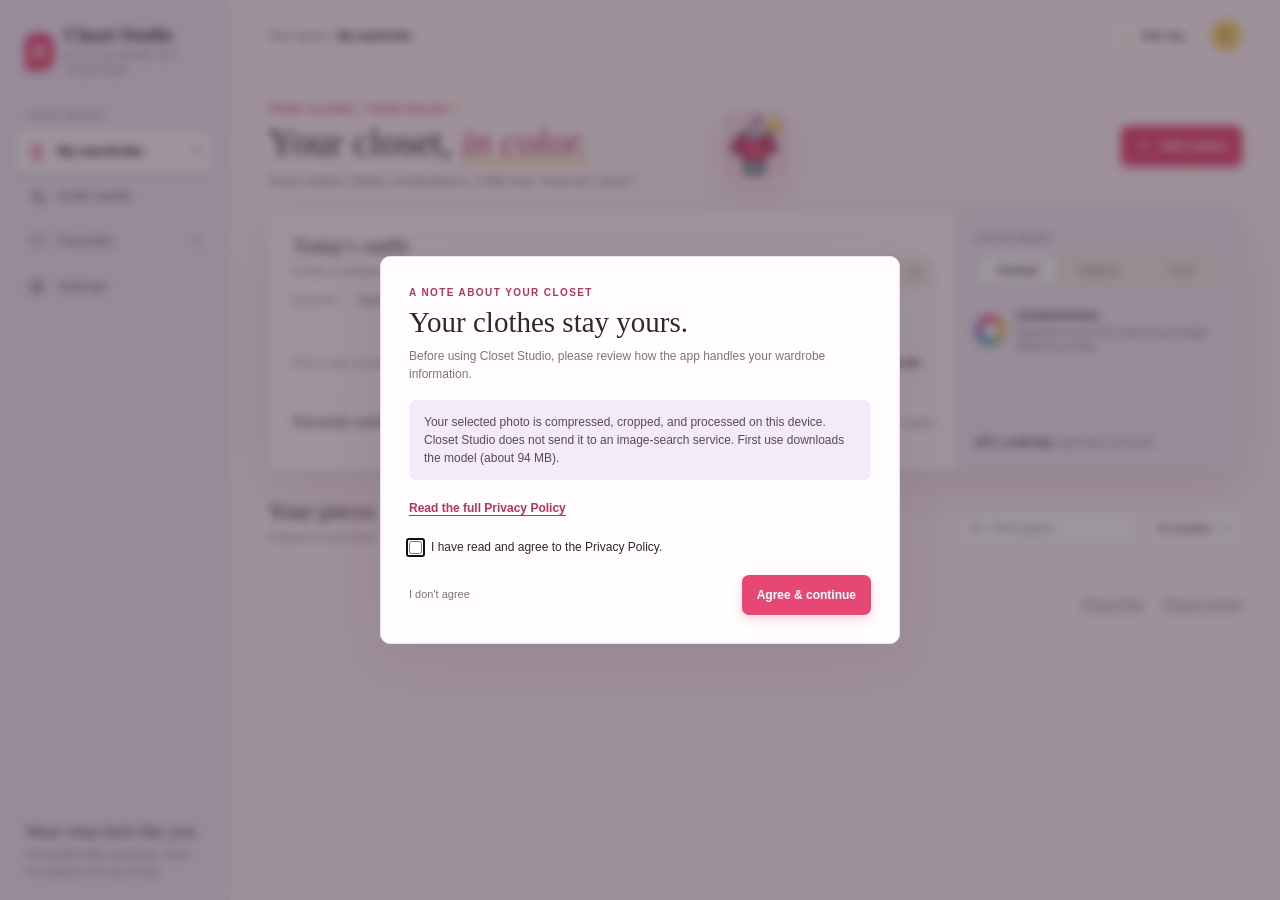
==== commit 7a5f6205: "Process clothing photos locally on phones and desktop Compress selected photos before segmentation, " ====
--- a/index.html
+++ b/index.html
@@ -322,8 +322,6 @@
     .field { margin-top: 12px; }
     .field label { display: block; color: var(--muted); margin-bottom: 5px; font-size: 10px; font-weight: 700; }
     .field input[type=text], .field input[type=url], .field select { width: 100%; border: 1px solid var(--line); border-radius: 5px; background: var(--field-bg); color: var(--ink); padding: 9px 10px; outline-color: var(--red); font-size: 12px; }
-    .online-search-row { display: grid; grid-template-columns: minmax(0, 1fr) auto; align-items: center; gap: 7px; }
-    .online-search-row .quiet-btn { font-size: 10px; padding: 8px; text-decoration: none; }
     .field select { cursor: pointer; }
     .color-field { display: flex; align-items: center; gap: 9px; }
     .color-field input[type=color] { width: 34px; height: 34px; padding: 2px; border: 1px solid var(--line); border-radius: 5px; background: var(--field-bg); cursor: pointer; }
@@ -531,7 +529,7 @@
           </section>
           <section class="settings-panel" id="settings-panel-privacy" role="tabpanel" aria-labelledby="settings-tab-privacy" data-settings-panel="privacy" hidden>
             <h2>Privacy &amp; about</h2><p>Closet Studio is designed to work locally, without an online account or cloud sync.</p>
-            <dl class="settings-info"><dt>Storage</dt><dd>Your wardrobe, favorites, profile, and preferences are stored in this browser on this device.</dd><dt>Photos</dt><dd>Photos stay on this device unless you choose online image search, which sends a resized copy to Google Cloud Vision through a Closet Studio search service.</dd><dt>App version</dt><dd>Closet Studio · Local edition</dd></dl>
+            <dl class="settings-info"><dt>Storage</dt><dd>Your wardrobe, favorites, profile, and preferences are stored in this browser on this device.</dd><dt>Photos</dt><dd>Photos are compressed, cropped, and processed on this device; they are not sent to an image-search service.</dd><dt>App version</dt><dd>Closet Studio · Local edition</dd></dl>
             <div class="settings-actions"><button class="quiet-btn" id="settings-review-privacy" type="button">Review privacy consent</button><button class="quiet-btn" id="settings-manage-profile" type="button">Manage local profile</button><a class="settings-link" href="./privacy-policy.html" target="_blank" rel="noopener">Privacy Policy</a></div>
           </section>
         </div>
@@ -544,7 +542,7 @@
       <div class="privacy-kicker">A note about your closet</div>
       <h2 id="privacy-title">Your clothes stay yours.</h2>
       <p class="privacy-copy" id="privacy-copy">Before using Closet Studio, please review how the app handles your wardrobe information.</p>
-      <div class="privacy-summary">Your photos stay on this device unless you choose Search online for a photo match. That sends a resized copy to Google Cloud Vision through Closet Studio's search service. Search results are suggestions; you choose what to save.</div>
+      <div class="privacy-summary">Your selected photo is compressed, cropped, and processed on this device. Closet Studio does not send it to an image-search service. First use downloads the model (about 94 MB).</div>
       <a class="privacy-link" href="./privacy-policy.html" target="_blank" rel="noopener">Read the full Privacy Policy</a>
       <label class="privacy-checkbox" id="privacy-checkbox-label"><input id="privacy-checkbox" type="checkbox"><span>I have read and agree to the Privacy Policy.</span></label>
       <div class="privacy-actions" id="privacy-actions"><button class="privacy-decline" id="privacy-decline" type="button">I don't agree</button><button class="primary-btn" id="privacy-accept" type="button" disabled>Agree &amp; continue</button></div>
@@ -594,18 +592,6 @@
     <form class="modal" id="item-form">
       <div class="modal-head"><div><h3 id="modal-title">Add a piece</h3><p id="modal-description">Give this piece a place in your closet.</p></div><button class="close-btn" type="button" id="close-modal" aria-label="Close">×</button></div>
       <div class="preview-row"><div class="preview-box"><img id="preview-image" alt="Clothing item preview"></div><div><div class="field"><label for="item-name">Name</label><input type="text" id="item-name" required maxlength="48" placeholder="e.g. Blue linen shirt"></div><div class="field"><label for="item-type">Type</label><select id="item-type"><option value="top">Top</option><option value="bottom">Bottom</option><option value="jacket">Jacket</option><option value="dress">Dress</option><option value="shoes">Shoes</option><option value="accessory">Accessory</option></select></div></div></div>
-      <div class="field" id="image-search-field" hidden>
-        <label for="search-image-online">Online image search</label>
-        <button class="quiet-btn" id="search-image-online" type="button">Find an online photo and title</button>
-        <div class="field-hint">When you tap Search, a resized copy of this photo is sent to Google Cloud Vision through Closet Studio's search service. Results may not be exact; review the image and title before saving.</div>
-        <p class="field-hint" id="image-search-status" role="status" aria-live="polite"></p>
-        <div class="field" id="image-search-results-field" hidden>
-          <label for="image-search-candidates">Possible matches</label>
-          <select id="image-search-candidates" aria-label="Possible matching images"></select>
-          <a class="field-hint" id="image-search-source" target="_blank" rel="noopener noreferrer" hidden>View source page</a>
-        </div>
-      </div>
-      <div class="field"><label for="item-image-url">Online image <span class="field-hint">(optional)</span></label><div class="online-search-row"><input type="url" id="item-image-url" placeholder="https://" inputmode="url"><a class="quiet-btn" href="https://lens.google.com/" target="_blank" rel="noopener noreferrer">Open Google Lens</a></div><div class="field-hint">Optional manual search: upload the photo to Google Lens yourself, then paste a direct result image URL and update the name above. The link is saved on this device; the image stays on its original website.</div></div>
       <div class="field"><label>Color <span class="field-hint" id="color-help">(sampled from your photo; adjust as needed)</span></label><div class="color-field"><input id="item-color" type="color" value="#d86d55" aria-label="Clothing color"><span class="field-hint" id="color-name">Warm coral</span></div></div>
       <div class="field"><label>Best in</label><div class="season-options"><label class="check-chip"><input type="checkbox" name="season" value="cool">Cool</label><label class="check-chip"><input type="checkbox" name="season" value="mild" checked>Mild</label><label class="check-chip"><input type="checkbox" name="season" value="warm">Warm</label></div></div>
       <div class="field"><label>Good for <span class="field-hint">(suggested automatically; adjust as needed)</span></label><div class="season-options" id="occasion-options"></div></div>
@@ -651,16 +637,14 @@
       sage: { color: '#f6f8f2' }
     };
     const ACCOUNT_KEY = 'closet-studio-local-account-v1';
-    const PRIVACY_VERSION = '2026-11-15-10';
+    const PRIVACY_VERSION = '2026-11-15-11';
     const PRIVACY_KEY = 'closet-studio-privacy-consent';
     const state = { items: [], favorites: [], appearance: { ...DEFAULT_APPEARANCE }, preferences: { ...DEFAULT_PREFERENCES }, category: 'All pieces', weather: 'all', mode: 'complementary', occasion: 'casual', query: '', outfit: null, editingId: null, pendingImage: null, temperatureUnit: 'C', account: null, initialized: false };
     const TRANSFORMERS_MODULE_URL = 'https://cdn.jsdelivr.net/npm/@huggingface/transformers@4.3.1';
     const BACKGROUND_REMOVAL_MODEL = 'studioludens/birefnet-lite-512';
-    const IMAGE_SEARCH_ENDPOINT = '';
     let backgroundRemovalPipelinePromise = null;
     let backgroundRemovalDevice = null;
     let backgroundRemovalForceCpu = false;
-    let imageSearchCandidates = [];
     const $ = (selector) => document.querySelector(selector);
     const $$ = (selector) => [...document.querySelectorAll(selector)];
 
@@ -873,9 +857,6 @@
       $('#item-color').addEventListener('input', event => { $('#color-name').textContent = describeColor(event.target.value); });
       $('#item-type').addEventListener('change', () => { if (!state.editingId) setOccasionChecks(inferOccasions($('#item-name').value, $('#item-type').value)); });
       $('#item-name').addEventListener('input', () => { if (!state.editingId) setOccasionChecks(inferOccasions($('#item-name').value, $('#item-type').value)); });
-      $('#item-image-url').addEventListener('input', previewOnlineImage);
-      $('#search-image-online').addEventListener('click', searchImageOnline);
-      $('#image-search-candidates').addEventListener('change', event => applyImageSearchCandidate(Number(event.target.value)));
       $('#item-form').addEventListener('submit', saveItem);
       $('#close-modal').addEventListener('click', closeModal);
       $('#cancel-modal').addEventListener('click', closeModal);
@@ -1263,44 +1244,28 @@
       if (!file) return;
       if (file.type && !file.type.toLowerCase().startsWith('image/')) { toast('Choose an image file to add a piece.'); return; }
       const phoneViewport = document.documentElement.clientWidth <= 760;
-      $('#image-processing-title').textContent = phoneViewport ? 'Preparing your photo' : 'Isolating your clothing';
-      $('#image-processing-status').textContent = phoneViewport ? 'Optimizing your photo for your closet...' : 'Preparing photo on this device...';
+      $('#image-processing-title').textContent = 'Preparing your photo';
+      $('#image-processing-status').textContent = 'Compressing your photo on this device...';
       $('#image-processing-backdrop').classList.add('open');
       try {
         let prepared;
-        if (phoneViewport) {
+        try {
+          prepared = await prepareClothingPhoto(file, phoneViewport ? 512 : 1200);
+        } catch (error) {
+          console.warn('Background removal failed; preparing the compressed original photo instead.', error);
+          $('#image-processing-status').textContent = 'Background removal could not finish. Preparing the compressed original...';
           prepared = await prepareOriginalPhoto(file);
-        } else {
-          try {
-            prepared = await prepareClothingPhoto(file);
-          } catch (error) {
-            console.warn('Background removal failed; preparing the original photo instead.', error);
-            $('#image-processing-status').textContent = 'Background removal is unavailable. Preparing the original photo...';
-            prepared = await prepareOriginalPhoto(file);
-          }
         }
         $('#image-processing-backdrop').classList.remove('open');
         state.pendingImage = prepared.image;
         state.editingId = null;
         $('#modal-title').textContent = 'Add a piece';
         $('#modal-description').textContent = prepared.isolated
-          ? 'Photo ready. Confirm the details, then select Save piece to add it to your closet.'
-          : phoneViewport
-            ? 'Background removal is skipped on phones for reliability. Your original photo is ready; select Save piece to add it to your closet.'
-            : 'Background removal is unavailable on this device. The original photo is ready; select Save piece to add it to your closet.';
+          ? 'Background removed and photo cropped on this device. Confirm the details, then select Save piece.'
+          : 'Background removal could not finish on this device. A compressed copy of your photo is ready to save.';
         $('#preview-image').src = prepared.image;
-        $('#item-image-url').value = '';
         $('#item-name').value = file.name.replace(/\.[^.]+$/, '').replace(/[_-]+/g, ' ');
         $('#item-type').value = 'top';
-        $('#image-search-field').hidden = !phoneViewport;
-        $('#search-image-online').disabled = !IMAGE_SEARCH_ENDPOINT;
-        $('#image-search-status').textContent = IMAGE_SEARCH_ENDPOINT
-          ? 'Search is optional. Your photo is not sent until you tap the button.'
-          : 'Automatic search needs one-time service setup. For now, use Google Lens manually or save this photo.';
-        $('#image-search-results-field').hidden = true;
-        $('#image-search-candidates').replaceChildren();
-        $('#image-search-source').hidden = true;
-        imageSearchCandidates = [];
         setOccasionChecks(inferOccasions($('#item-name').value, $('#item-type').value));
         $('#item-color').value = prepared.color || '#d86d55';
         $('#color-name').textContent = describeColor($('#item-color').value);
@@ -1312,9 +1277,7 @@
         $('#modal-backdrop').classList.add('open');
         $('#item-name').focus();
         if (!prepared.isolated) {
-          toast(phoneViewport
-            ? 'Your photo is ready. Save the original image to your closet.'
-            : 'Background removal failed. You can still save the original photo.');
+          toast('A compressed copy is ready; background removal was unavailable.');
         }
       } catch (error) {
         console.error('Could not prepare the clothing photo.', error);
@@ -1375,21 +1338,33 @@
         image.src = url;
       });
     }
-    function canvasToBlob(canvas) {
-      return new Promise((resolve, reject) => canvas.toBlob(blob => blob ? resolve(blob) : reject(new Error('Could not prepare this photo.')), 'image/jpeg', .9));
-    }
-    async function prepareClothingPhoto(file) {
+    function canvasToBlob(canvas, quality = .86) {
+      return new Promise((resolve, reject) => canvas.toBlob(blob => blob ? resolve(blob) : reject(new Error('Could not prepare this photo.')), 'image/jpeg', quality));
+    }
+    async function compressPhotoForModel(file, maxDimension, quality) {
       const image = await loadImageFile(file);
-      const maxDimension = document.documentElement.clientWidth <= 760 ? 768 : 1200;
-      const resize = Math.min(1, maxDimension / Math.max(image.width, image.height));
       const inputCanvas = document.createElement('canvas');
-      inputCanvas.width = Math.round(image.width * resize);
-      inputCanvas.height = Math.round(image.height * resize);
-      const inputContext = inputCanvas.getContext('2d');
-      if (!inputContext) throw new Error('Could not prepare this photo on a canvas.');
-      inputContext.drawImage(image, 0, 0, inputCanvas.width, inputCanvas.height);
+      try {
+        if (!image.width || !image.height) throw new Error('The photo has no readable dimensions.');
+        const resize = Math.min(1, maxDimension / Math.max(image.width, image.height));
+        inputCanvas.width = Math.max(1, Math.round(image.width * resize));
+        inputCanvas.height = Math.max(1, Math.round(image.height * resize));
+        const inputContext = inputCanvas.getContext('2d', { alpha: false });
+        if (!inputContext) throw new Error('Could not prepare this photo on a canvas.');
+        inputContext.fillStyle = '#ffffff';
+        inputContext.fillRect(0, 0, inputCanvas.width, inputCanvas.height);
+        inputContext.drawImage(image, 0, 0, inputCanvas.width, inputCanvas.height);
+        return await canvasToBlob(inputCanvas, quality);
+      } finally {
+        image.removeAttribute('src');
+        inputCanvas.width = 0;
+        inputCanvas.height = 0;
+      }
+    }
+    async function prepareClothingPhoto(file, maxDimension) {
+      const inputBlob = await compressPhotoForModel(file, maxDimension, maxDimension <= 512 ? .78 : .84);
       $('#image-processing-status').textContent = 'Removing the background and cropping the garment...';
-      const foreground = await runBackgroundRemoval(await canvasToBlob(inputCanvas));
+      const foreground = await runBackgroundRemoval(inputBlob);
       const { data, width, height, channels } = foreground;
       if (channels !== 4) throw new Error('The background model did not return an alpha matte.');
       let left = width, top = height, right = -1, bottom = -1;
@@ -1458,111 +1433,13 @@
     function fitsOccasion(item) {
       return (item.occasions || inferOccasions(item.name, item.type)).includes(state.occasion);
     }
-    function normalizeOnlineImageUrl(value) {
-      if (!value.trim()) return '';
-      try {
-        const url = new URL(value.trim());
-        return url.protocol === 'https:' && url.hostname ? url.href : null;
-      } catch {
-        return null;
-      }
-    }
-    function normalizeImageSearchCandidates(values) {
-      if (!Array.isArray(values)) return [];
-      const candidates = [];
-      const seen = new Set();
-      values.forEach(value => {
-        const imageUrl = normalizeOnlineImageUrl(String(value?.imageUrl || ''));
-        const sourceUrl = normalizeOnlineImageUrl(String(value?.sourceUrl || ''));
-        const title = String(value?.title || '').replace(/\s+/g, ' ').trim().slice(0, 48);
-        if (!imageUrl || !title || seen.has(imageUrl)) return;
-        seen.add(imageUrl);
-        candidates.push({ imageUrl, sourceUrl: sourceUrl || '', title });
-      });
-      return candidates.slice(0, 8);
-    }
-    function inferItemType(name) {
-      const description = name.toLowerCase();
-      if (/\b(shoes?|sneakers?|boots?|loafers?|sandals?|heels?|flats?)\b/.test(description)) return 'shoes';
-      if (/\b(dress|dresses|gowns?|jumpsuits?|rompers?)\b/.test(description)) return 'dress';
-      if (/\b(jackets?|coats?|blazers?|cardigans?|vests?)\b/.test(description)) return 'jacket';
-      if (/\b(handbags?|bags?|belts?|hats?|scarf|scarves|scarfs|watch|watches|jewelry|jewellery|necklaces?|earrings?|sunglasses)\b/.test(description)) return 'accessory';
-      if (/\b(pants|trousers|jeans|shorts|skirts?|leggings)\b/.test(description)) return 'bottom';
-      return 'top';
-    }
-    async function searchImageOnline() {
-      if (!IMAGE_SEARCH_ENDPOINT || !state.pendingImage?.startsWith('data:image/')) {
-        toast('Online image search is not configured for this photo yet.');
-        return;
-      }
-      const button = $('#search-image-online');
-      button.disabled = true;
-      $('#image-search-status').textContent = 'Searching for matching clothing photos...';
-      $('#image-search-results-field').hidden = true;
-      try {
-        const imageData = state.pendingImage.slice(state.pendingImage.indexOf(',') + 1);
-        const response = await fetch(IMAGE_SEARCH_ENDPOINT, {
-          method: 'POST',
-          headers: { 'Content-Type': 'application/json' },
-          body: JSON.stringify({ image: imageData })
-        });
-        const result = await response.json();
-        if (!response.ok) throw new Error(result.error || `Search service returned ${response.status}.`);
-        imageSearchCandidates = normalizeImageSearchCandidates(result.candidates);
-        if (!imageSearchCandidates.length) {
-          $('#image-search-status').textContent = 'No matching photos were found. Your uploaded photo is still ready to save.';
-          return;
-        }
-        const select = $('#image-search-candidates');
-        select.replaceChildren(...imageSearchCandidates.map((candidate, index) => {
-          const option = document.createElement('option');
-          const sourceHost = candidate.sourceUrl ? new URL(candidate.sourceUrl).hostname.replace(/^www\./, '') : 'image match';
-          option.value = String(index);
-          option.textContent = `${candidate.title} · ${sourceHost}`;
-          return option;
-        }));
-        $('#image-search-results-field').hidden = false;
-        select.value = '0';
-        applyImageSearchCandidate(0);
-        $('#image-search-status').textContent = 'Possible matches found. Review the image and title before saving.';
-      } catch (error) {
-        console.error('Online image search failed.', error);
-        $('#image-search-status').textContent = 'Online search failed. You can retry, use Google Lens manually, or save your uploaded photo.';
-      } finally {
-        button.disabled = !IMAGE_SEARCH_ENDPOINT;
-      }
-    }
-    function applyImageSearchCandidate(index) {
-      const candidate = imageSearchCandidates[index];
-      if (!candidate) return;
-      $('#item-name').value = candidate.title;
-      $('#item-type').value = inferItemType(candidate.title);
-      setOccasionChecks(inferOccasions(candidate.title, $('#item-type').value));
-      $('#item-image-url').value = candidate.imageUrl;
-      previewOnlineImage();
-      $('#modal-description').textContent = 'Possible match selected. Review the image and item details before saving.';
-      const source = $('#image-search-source');
-      source.hidden = !candidate.sourceUrl;
-      source.href = candidate.sourceUrl || '#';
-    }
-    function previewOnlineImage() {
-      const url = normalizeOnlineImageUrl($('#item-image-url').value);
-      if (url) {
-        $('#preview-image').src = url;
-        return;
-      }
-      const existing = state.items.find(item => item.id === state.editingId);
-      $('#preview-image').src = state.pendingImage || existing?.image || svgArt(existing?.color || $('#item-color').value, existing?.art || existing?.type || $('#item-type').value);
-    }
     function saveItem(event) {
       event.preventDefault();
       const seasons = $$('input[name="season"]:checked').map(input => input.value);
       if (!seasons.length) { toast('Choose at least one weather range.'); return; }
-      const onlineImageUrl = normalizeOnlineImageUrl($('#item-image-url').value);
-      if (onlineImageUrl === null) { toast('Enter a secure image link beginning with https://.'); $('#item-image-url').focus(); return; }
       const existing = state.items.find(item => item.id === state.editingId);
       const occasions = $$('input[name="occasion"]:checked').map(input => input.value);
-      const item = { id: existing?.id || `item-${Date.now()}-${Math.random().toString(36).slice(2,7)}`, name: $('#item-name').value.trim(), type: $('#item-type').value, color: $('#item-color').value, seasons, occasions, image: onlineImageUrl || state.pendingImage || existing?.image || null, sample: false };
+      const item = { id: existing?.id || `item-${Date.now()}-${Math.random().toString(36).slice(2,7)}`, name: $('#item-name').value.trim(), type: $('#item-type').value, color: $('#item-color').value, seasons, occasions, image: state.pendingImage || existing?.image || null, sample: false };
       const items = existing ? state.items.map(old => old.id === existing.id ? item : old) : [item, ...state.items];
       if (!persist(items)) return;
       state.items = items;
@@ -1571,16 +1448,13 @@
     function openEdit(id) {
       const item = state.items.find(entry => entry.id === id); if (!item) return;
       state.editingId = id; state.pendingImage = null;
-      $('#image-search-field').hidden = true;
-      imageSearchCandidates = [];
       $('#modal-title').textContent = 'Edit this piece'; $('#modal-description').textContent = 'Update the details, then select Save piece to keep your changes.'; $('#preview-image').src = item.image || svgArt(item.color, item.art || item.type);
-      $('#item-image-url').value = item.image?.startsWith('https://') ? item.image : '';
       $('#item-name').value = item.name; $('#item-type').value = item.type; $('#item-color').value = item.color; $('#color-name').textContent = describeColor(item.color);
       setOccasionChecks(item.occasions || inferOccasions(item.name, item.type));
       $$('input[name="season"]').forEach(input => input.checked = (item.seasons || []).includes(input.value));
       $('#delete-item').hidden = false; $('#modal-backdrop').classList.add('open');
     }
-    function closeModal() { $('#modal-backdrop').classList.remove('open'); $('#image-search-field').hidden = true; imageSearchCandidates = []; state.editingId = null; state.pendingImage = null; }
+    function closeModal() { $('#modal-backdrop').classList.remove('open'); state.editingId = null; state.pendingImage = null; }
     function deleteEditingItem() { if (state.editingId) { removeItem(state.editingId); closeModal(); } }
     function removeItem(id) {
       const item = state.items.find(entry => entry.id === id); if (!item) return;
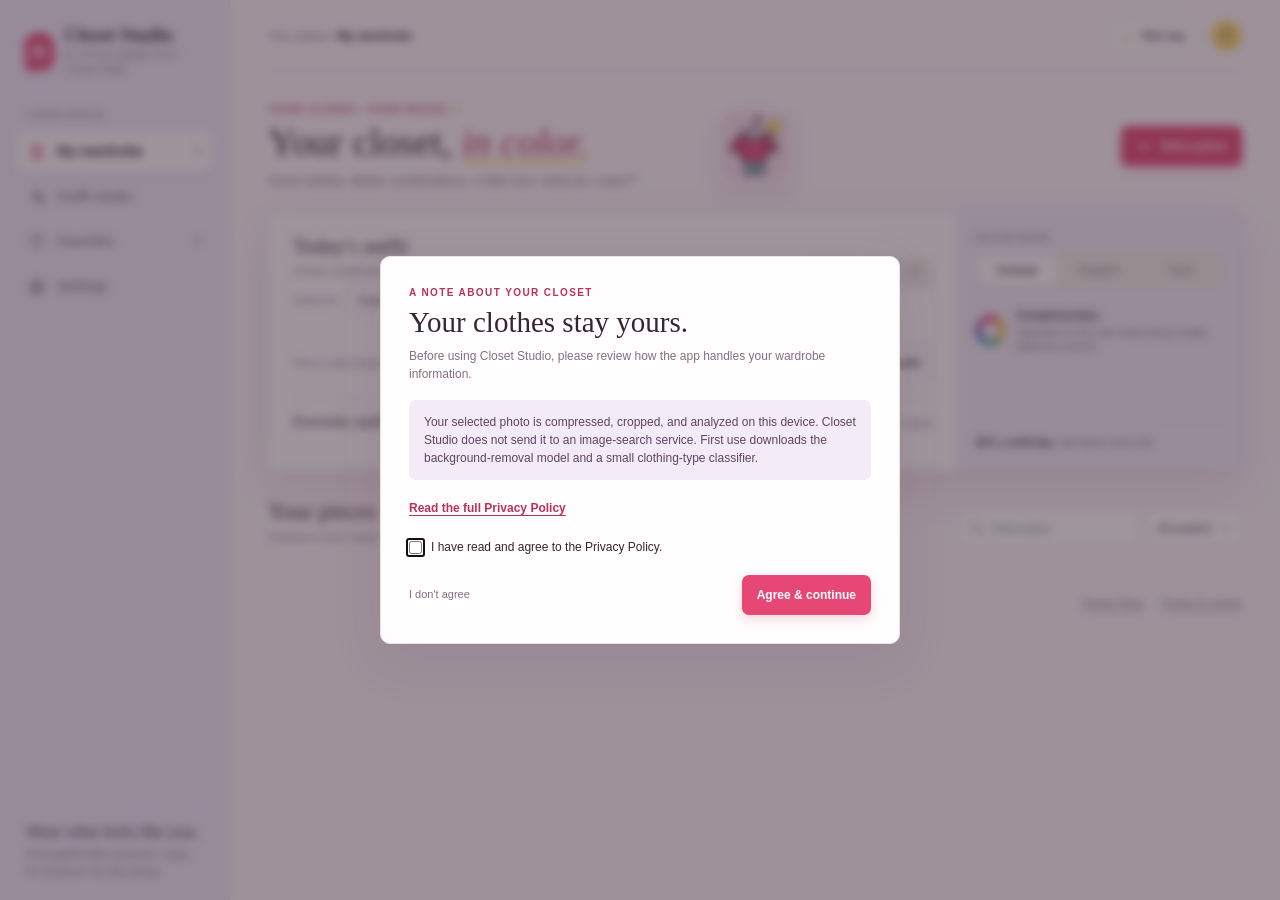
==== commit 18c972e3: "Identify clothing type locally during photo upload Sample color from compressed originals and sugges" ====
--- a/index.html
+++ b/index.html
@@ -542,7 +542,7 @@
       <div class="privacy-kicker">A note about your closet</div>
       <h2 id="privacy-title">Your clothes stay yours.</h2>
       <p class="privacy-copy" id="privacy-copy">Before using Closet Studio, please review how the app handles your wardrobe information.</p>
-      <div class="privacy-summary">Your selected photo is compressed, cropped, and processed on this device. Closet Studio does not send it to an image-search service. First use downloads the model (about 94 MB).</div>
+      <div class="privacy-summary">Your selected photo is compressed, cropped, and analyzed on this device. Closet Studio does not send it to an image-search service. First use downloads the background-removal model and a small clothing-type classifier.</div>
       <a class="privacy-link" href="./privacy-policy.html" target="_blank" rel="noopener">Read the full Privacy Policy</a>
       <label class="privacy-checkbox" id="privacy-checkbox-label"><input id="privacy-checkbox" type="checkbox"><span>I have read and agree to the Privacy Policy.</span></label>
       <div class="privacy-actions" id="privacy-actions"><button class="privacy-decline" id="privacy-decline" type="button">I don't agree</button><button class="primary-btn" id="privacy-accept" type="button" disabled>Agree &amp; continue</button></div>
@@ -591,7 +591,7 @@
   <div class="modal-backdrop" id="modal-backdrop" role="dialog" aria-modal="true" aria-labelledby="modal-title">
     <form class="modal" id="item-form">
       <div class="modal-head"><div><h3 id="modal-title">Add a piece</h3><p id="modal-description">Give this piece a place in your closet.</p></div><button class="close-btn" type="button" id="close-modal" aria-label="Close">×</button></div>
-      <div class="preview-row"><div class="preview-box"><img id="preview-image" alt="Clothing item preview"></div><div><div class="field"><label for="item-name">Name</label><input type="text" id="item-name" required maxlength="48" placeholder="e.g. Blue linen shirt"></div><div class="field"><label for="item-type">Type</label><select id="item-type"><option value="top">Top</option><option value="bottom">Bottom</option><option value="jacket">Jacket</option><option value="dress">Dress</option><option value="shoes">Shoes</option><option value="accessory">Accessory</option></select></div></div></div>
+      <div class="preview-row"><div class="preview-box"><img id="preview-image" alt="Clothing item preview"></div><div><div class="field"><label for="item-name">Name <span class="field-hint">(suggested from photo color and type; edit anytime)</span></label><input type="text" id="item-name" required maxlength="48" placeholder="e.g. Blue linen shirt"></div><div class="field"><label for="item-type">Type</label><select id="item-type"><option value="top">Top</option><option value="bottom">Bottom</option><option value="jacket">Jacket</option><option value="dress">Dress</option><option value="shoes">Shoes</option><option value="accessory">Accessory</option></select></div></div></div>
       <div class="field"><label>Color <span class="field-hint" id="color-help">(sampled from your photo; adjust as needed)</span></label><div class="color-field"><input id="item-color" type="color" value="#d86d55" aria-label="Clothing color"><span class="field-hint" id="color-name">Warm coral</span></div></div>
       <div class="field"><label>Best in</label><div class="season-options"><label class="check-chip"><input type="checkbox" name="season" value="cool">Cool</label><label class="check-chip"><input type="checkbox" name="season" value="mild" checked>Mild</label><label class="check-chip"><input type="checkbox" name="season" value="warm">Warm</label></div></div>
       <div class="field"><label>Good for <span class="field-hint">(suggested automatically; adjust as needed)</span></label><div class="season-options" id="occasion-options"></div></div>
@@ -637,14 +637,18 @@
       sage: { color: '#f6f8f2' }
     };
     const ACCOUNT_KEY = 'closet-studio-local-account-v1';
-    const PRIVACY_VERSION = '2026-11-15-11';
+    const PRIVACY_VERSION = '2026-11-15-12';
     const PRIVACY_KEY = 'closet-studio-privacy-consent';
     const state = { items: [], favorites: [], appearance: { ...DEFAULT_APPEARANCE }, preferences: { ...DEFAULT_PREFERENCES }, category: 'All pieces', weather: 'all', mode: 'complementary', occasion: 'casual', query: '', outfit: null, editingId: null, pendingImage: null, temperatureUnit: 'C', account: null, initialized: false };
     const TRANSFORMERS_MODULE_URL = 'https://cdn.jsdelivr.net/npm/@huggingface/transformers@4.3.1';
     const BACKGROUND_REMOVAL_MODEL = 'studioludens/birefnet-lite-512';
+    const CLOTHING_CLASSIFICATION_MODEL = 'onnx-community/mobilenet_v2_1.0_224';
     let backgroundRemovalPipelinePromise = null;
     let backgroundRemovalDevice = null;
     let backgroundRemovalForceCpu = false;
+    let clothingClassificationPipelinePromise = null;
+    let generatedTitleIsColorBased = false;
+    let itemNameManuallyEdited = false;
     const $ = (selector) => document.querySelector(selector);
     const $$ = (selector) => [...document.querySelectorAll(selector)];
 
@@ -854,9 +858,21 @@
       $('#favorite-list').addEventListener('click', onFavoriteListClick);
       $$('.mode-btn').forEach(btn => btn.addEventListener('click', () => setMode(btn.dataset.mode)));
       $$('.nav-btn[data-view]').forEach(btn => btn.addEventListener('click', () => setView(btn.dataset.view)));
-      $('#item-color').addEventListener('input', event => { $('#color-name').textContent = describeColor(event.target.value); });
-      $('#item-type').addEventListener('change', () => { if (!state.editingId) setOccasionChecks(inferOccasions($('#item-name').value, $('#item-type').value)); });
-      $('#item-name').addEventListener('input', () => { if (!state.editingId) setOccasionChecks(inferOccasions($('#item-name').value, $('#item-type').value)); });
+      $('#item-color').addEventListener('input', event => {
+        $('#color-name').textContent = describeColor(event.target.value);
+        updateGeneratedPieceTitle();
+        if (!state.editingId) setOccasionChecks(inferOccasions($('#item-name').value, $('#item-type').value));
+      });
+      $('#item-type').addEventListener('change', () => {
+        updateGeneratedPieceTitle();
+        if (!state.editingId) setOccasionChecks(inferOccasions($('#item-name').value, $('#item-type').value));
+      });
+      $('#item-name').addEventListener('input', () => {
+        if (!state.editingId) {
+          itemNameManuallyEdited = true;
+          setOccasionChecks(inferOccasions($('#item-name').value, $('#item-type').value));
+        }
+      });
       $('#item-form').addEventListener('submit', saveItem);
       $('#close-modal').addEventListener('click', closeModal);
       $('#cancel-modal').addEventListener('click', closeModal);
@@ -1256,16 +1272,27 @@
           $('#image-processing-status').textContent = 'Background removal could not finish. Preparing the compressed original...';
           prepared = await prepareOriginalPhoto(file);
         }
+        let detectedType = null;
+        try {
+          $('#image-processing-status').textContent = 'Identifying clothing type on this device...';
+          detectedType = await classifyClothingType(prepared.image);
+        } catch (error) {
+          console.warn('Could not identify the clothing type from this photo.', error);
+        }
         $('#image-processing-backdrop').classList.remove('open');
         state.pendingImage = prepared.image;
         state.editingId = null;
         $('#modal-title').textContent = 'Add a piece';
         $('#modal-description').textContent = prepared.isolated
-          ? 'Background removed and photo cropped on this device. Confirm the details, then select Save piece.'
-          : 'Background removal could not finish on this device. A compressed copy of your photo is ready to save.';
+          ? 'Background removed and photo cropped on this device. Confirm the detected details, then select Save piece.'
+          : 'A compressed copy of your photo is ready. Confirm the detected details, then select Save piece.';
         $('#preview-image').src = prepared.image;
-        $('#item-name').value = file.name.replace(/\.[^.]+$/, '').replace(/[_-]+/g, ' ');
-        $('#item-type').value = 'top';
+        $('#item-type').value = detectedType || 'top';
+        generatedTitleIsColorBased = Boolean(prepared.color);
+        itemNameManuallyEdited = false;
+        $('#item-name').value = generatedTitleIsColorBased
+          ? generatePieceTitle($('#item-type').value, prepared.color)
+          : file.name.replace(/\.[^.]+$/, '').replace(/[_-]+/g, ' ');
         setOccasionChecks(inferOccasions($('#item-name').value, $('#item-type').value));
         $('#item-color').value = prepared.color || '#d86d55';
         $('#color-name').textContent = describeColor($('#item-color').value);
@@ -1279,11 +1306,39 @@
         if (!prepared.isolated) {
           toast('A compressed copy is ready; background removal was unavailable.');
         }
+        if (!detectedType) {
+          toast('Could not identify the clothing type. Choose its type before saving; the photo is ready.');
+        }
       } catch (error) {
         console.error('Could not prepare the clothing photo.', error);
         $('#image-processing-backdrop').classList.remove('open');
-        toast('Could not open this photo. Try a JPEG or PNG image.');
-      }
+        toast(`Could not prepare this photo: ${error instanceof Error ? error.message : 'unsupported image format'}`);
+      }
+    }
+    async function classifyClothingType(image) {
+      if (!clothingClassificationPipelinePromise) {
+        clothingClassificationPipelinePromise = (async () => {
+          const { pipeline } = await import(TRANSFORMERS_MODULE_URL);
+          $('#image-processing-status').textContent = 'Loading the on-device clothing classifier. First use downloads about 4 MB...';
+          return pipeline('image-classification', CLOTHING_CLASSIFICATION_MODEL, { device: 'wasm', dtype: 'q8' });
+        })().catch(error => {
+          clothingClassificationPipelinePromise = null;
+          throw error;
+        });
+      }
+      const classify = await clothingClassificationPipelinePromise;
+      const predictions = await classify(image, { topk: 10 });
+      return predictions.map(({ label }) => clothingTypeFromLabel(label)).find(Boolean) || null;
+    }
+    function clothingTypeFromLabel(label) {
+      const description = String(label).toLowerCase();
+      if (/\b(shoe|sneaker|sandal|boot|loafer|slipper|clog|flip flop|footwear)\b/.test(description)) return 'shoes';
+      if (/\b(dress|gown|abaya|sarong|bikini|swimsuit|maillot)\b/.test(description)) return 'dress';
+      if (/\b(jean|trouser|pant|short|skirt|legging|swimming trunks)\b/.test(description)) return 'bottom';
+      if (/\b(jacket|coat|cardigan|cloak|poncho|parka|blazer|suit)\b/.test(description)) return 'jacket';
+      if (/\b(bag|purse|handbag|backpack|sunglass|hat|cap|tie|scarf|belt|glove|wallet|watch|necklace|bracelet|jewelry|sock|brassiere|bra)\b/.test(description)) return 'accessory';
+      if (/\b(shirt|t[- ]shirt|tee[- ]shirt|blouse|jersey|sweater|sweatshirt|pullover|vest|polo|tank top)\b/.test(description)) return 'top';
+      return null;
     }
     function getBackgroundRemovalPipeline() {
       if (!backgroundRemovalPipelinePromise) {
@@ -1338,11 +1393,24 @@
         image.src = url;
       });
     }
+    async function decodeImageForProcessing(file) {
+      if (typeof createImageBitmap === 'function') {
+        try {
+          const bitmap = await createImageBitmap(file);
+          return { image: bitmap, release: () => bitmap.close() };
+        } catch (error) {
+          console.warn('ImageBitmap could not decode this photo; using the browser image decoder.', error);
+        }
+      }
+      const image = await loadImageFile(file);
+      return { image, release: () => image.removeAttribute('src') };
+    }
     function canvasToBlob(canvas, quality = .86) {
       return new Promise((resolve, reject) => canvas.toBlob(blob => blob ? resolve(blob) : reject(new Error('Could not prepare this photo.')), 'image/jpeg', quality));
     }
     async function compressPhotoForModel(file, maxDimension, quality) {
-      const image = await loadImageFile(file);
+      const decoded = await decodeImageForProcessing(file);
+      const image = decoded.image;
       const inputCanvas = document.createElement('canvas');
       try {
         if (!image.width || !image.height) throw new Error('The photo has no readable dimensions.');
@@ -1356,7 +1424,7 @@
         inputContext.drawImage(image, 0, 0, inputCanvas.width, inputCanvas.height);
         return await canvasToBlob(inputCanvas, quality);
       } finally {
-        image.removeAttribute('src');
+        decoded.release();
         inputCanvas.width = 0;
         inputCanvas.height = 0;
       }
@@ -1394,21 +1462,50 @@
       return { image: output.toDataURL('image/jpeg', .9), color, isolated: true };
     }
     async function prepareOriginalPhoto(file) {
-      const image = await loadImageFile(file);
-      if (!image.width || !image.height) throw new Error('The photo has no readable dimensions.');
+      const decoded = await decodeImageForProcessing(file);
+      const image = decoded.image;
       const output = document.createElement('canvas');
-      output.width = 720;
-      output.height = 720;
-      const context = output.getContext('2d');
-      if (!context) throw new Error('Could not prepare this photo on a canvas.');
-      context.fillStyle = '#ffffff';
-      context.fillRect(0, 0, output.width, output.height);
-      const fit = Math.min(620 / image.width, 620 / image.height);
-      const drawWidth = image.width * fit, drawHeight = image.height * fit;
-      context.drawImage(image, (720 - drawWidth) / 2, (720 - drawHeight) / 2, drawWidth, drawHeight);
-      return { image: output.toDataURL('image/jpeg', .82), color: null, isolated: false };
+      try {
+        if (!image.width || !image.height) throw new Error('The photo has no readable dimensions.');
+        output.width = 720;
+        output.height = 720;
+        const context = output.getContext('2d');
+        if (!context) throw new Error('Could not prepare this photo on a canvas.');
+        context.fillStyle = '#ffffff';
+        context.fillRect(0, 0, output.width, output.height);
+        const fit = Math.min(620 / image.width, 620 / image.height);
+        const drawWidth = image.width * fit, drawHeight = image.height * fit;
+        const drawLeft = (720 - drawWidth) / 2, drawTop = (720 - drawHeight) / 2;
+        context.drawImage(image, drawLeft, drawTop, drawWidth, drawHeight);
+        const sampleLeft = Math.round(drawLeft + drawWidth * .2);
+        const sampleTop = Math.round(drawTop + drawHeight * .2);
+        const sampleWidth = Math.max(1, Math.round(drawWidth * .6));
+        const sampleHeight = Math.max(1, Math.round(drawHeight * .6));
+        const color = sampleCanvasColor(context, sampleLeft, sampleTop, sampleWidth, sampleHeight);
+        return { image: output.toDataURL('image/jpeg', .82), color, isolated: false };
+      } finally {
+        decoded.release();
+        output.width = 0;
+        output.height = 0;
+      }
     }
     function rgbToHex(r, g, b) { return '#' + [r,g,b].map(n => n.toString(16).padStart(2,'0')).join(''); }
+    function sampleCanvasColor(context, left, top, width, height) {
+      const { data } = context.getImageData(left, top, width, height);
+      let red = 0, green = 0, blue = 0, count = 0;
+      for (let offset = 0; offset < data.length; offset += 16) {
+        red += data[offset];
+        green += data[offset + 1];
+        blue += data[offset + 2];
+        count++;
+      }
+      return count ? rgbToHex(Math.round(red / count), Math.round(green / count), Math.round(blue / count)) : null;
+    }
+    function generatePieceTitle(type, color) { return `${describeColor(color)} ${type}`; }
+    function updateGeneratedPieceTitle() {
+      if (state.editingId || itemNameManuallyEdited || !generatedTitleIsColorBased) return;
+      $('#item-name').value = generatePieceTitle($('#item-type').value, $('#item-color').value);
+    }
     function inferOccasions(name, type) {
       const description = `${name} ${type}`.toLowerCase().replace(/[_-]+/g, ' ');
       if (/\b(activewear|athletic|gym|running|sport|workout|leggings|sneakers?)\b/.test(description)) return ['activewear'];
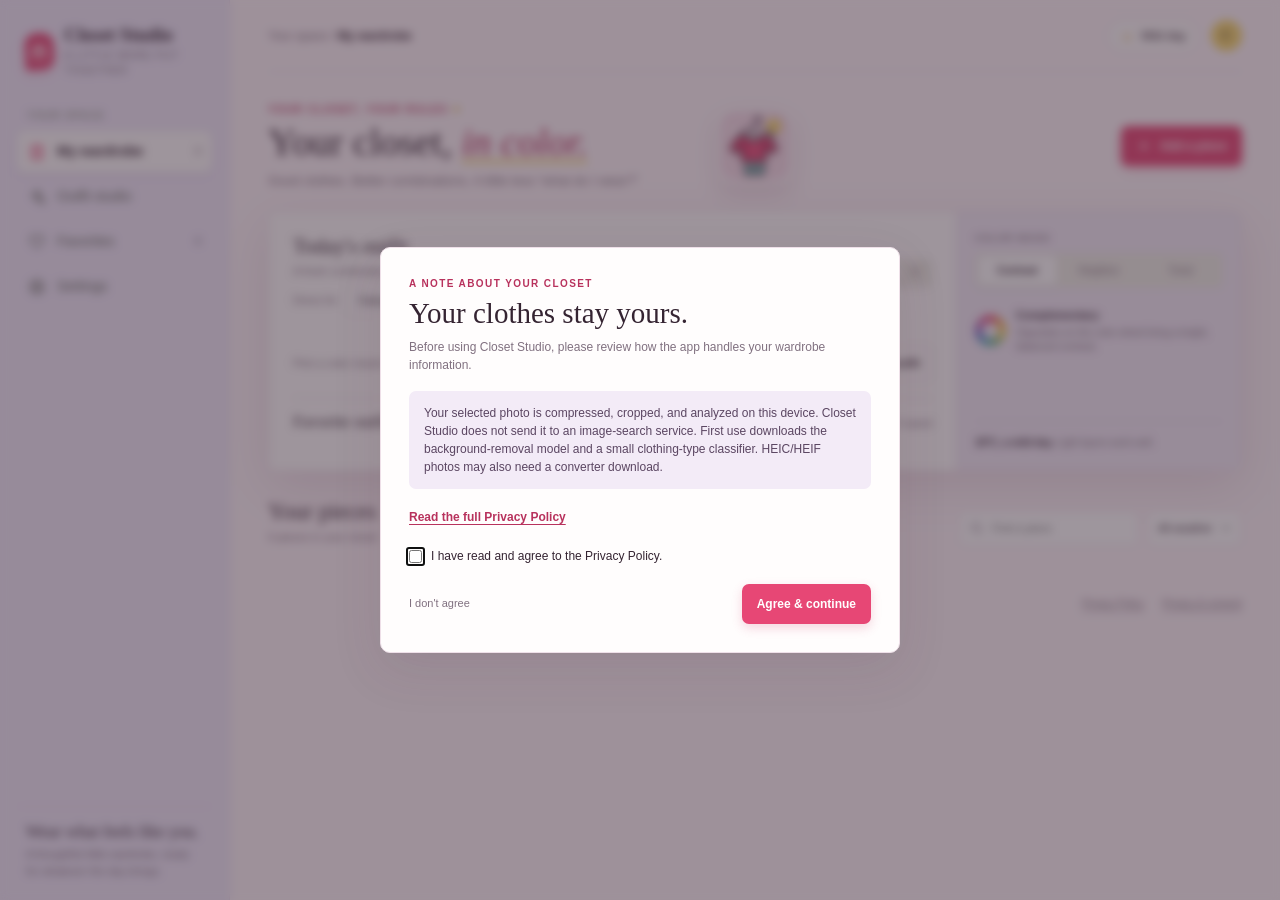
==== commit 5417ada0: "Improve support for large and HEIC photo uploads Decode large images at reduced dimensions where sup" ====
--- a/index.html
+++ b/index.html
@@ -542,7 +542,7 @@
       <div class="privacy-kicker">A note about your closet</div>
       <h2 id="privacy-title">Your clothes stay yours.</h2>
       <p class="privacy-copy" id="privacy-copy">Before using Closet Studio, please review how the app handles your wardrobe information.</p>
-      <div class="privacy-summary">Your selected photo is compressed, cropped, and analyzed on this device. Closet Studio does not send it to an image-search service. First use downloads the background-removal model and a small clothing-type classifier.</div>
+      <div class="privacy-summary">Your selected photo is compressed, cropped, and analyzed on this device. Closet Studio does not send it to an image-search service. First use downloads the background-removal model and a small clothing-type classifier. HEIC/HEIF photos may also need a converter download.</div>
       <a class="privacy-link" href="./privacy-policy.html" target="_blank" rel="noopener">Read the full Privacy Policy</a>
       <label class="privacy-checkbox" id="privacy-checkbox-label"><input id="privacy-checkbox" type="checkbox"><span>I have read and agree to the Privacy Policy.</span></label>
       <div class="privacy-actions" id="privacy-actions"><button class="privacy-decline" id="privacy-decline" type="button">I don't agree</button><button class="primary-btn" id="privacy-accept" type="button" disabled>Agree &amp; continue</button></div>
@@ -576,8 +576,8 @@
       <p class="processing-status" id="image-processing-status">Preparing photo on this device...</p>
     </section>
   </div>
-  <input id="file-input" type="file" accept="image/*" hidden>
-  <input id="camera-input" type="file" accept="image/*" capture="environment" hidden>
+  <input id="file-input" type="file" accept="image/*,.heic,.heif,.avif" hidden>
+  <input id="camera-input" type="file" accept="image/*,.heic,.heif,.avif" capture="environment" hidden>
   <div class="modal-backdrop" id="image-source-backdrop" role="dialog" aria-modal="true" aria-labelledby="image-source-title">
     <section class="modal">
       <div class="modal-head"><div><h3 id="image-source-title">Add a piece</h3><p>Take a new photo or choose one you already have.</p></div><button class="close-btn" id="image-source-close" type="button" aria-label="Close photo options">×</button></div>
@@ -637,16 +637,19 @@
       sage: { color: '#f6f8f2' }
     };
     const ACCOUNT_KEY = 'closet-studio-local-account-v1';
-    const PRIVACY_VERSION = '2026-11-15-12';
+    const PRIVACY_VERSION = '2026-11-15-13';
     const PRIVACY_KEY = 'closet-studio-privacy-consent';
     const state = { items: [], favorites: [], appearance: { ...DEFAULT_APPEARANCE }, preferences: { ...DEFAULT_PREFERENCES }, category: 'All pieces', weather: 'all', mode: 'complementary', occasion: 'casual', query: '', outfit: null, editingId: null, pendingImage: null, temperatureUnit: 'C', account: null, initialized: false };
     const TRANSFORMERS_MODULE_URL = 'https://cdn.jsdelivr.net/npm/@huggingface/transformers@4.3.1';
     const BACKGROUND_REMOVAL_MODEL = 'studioludens/birefnet-lite-512';
     const CLOTHING_CLASSIFICATION_MODEL = 'onnx-community/mobilenet_v2_1.0_224';
+    const HEIC_CONVERTER_URL = 'https://cdn.jsdelivr.net/npm/heic2any@0.0.4/dist/heic2any.min.js';
     let backgroundRemovalPipelinePromise = null;
     let backgroundRemovalDevice = null;
     let backgroundRemovalForceCpu = false;
     let clothingClassificationPipelinePromise = null;
+    let heicDecoderPromise = null;
+    const heicConversions = new WeakMap();
     let generatedTitleIsColorBased = false;
     let itemNameManuallyEdited = false;
     const $ = (selector) => document.querySelector(selector);
@@ -1258,7 +1261,7 @@
       const file = event.target.files?.[0];
       event.target.value = '';
       if (!file) return;
-      if (file.type && !file.type.toLowerCase().startsWith('image/')) { toast('Choose an image file to add a piece.'); return; }
+      if (file.type && !file.type.toLowerCase().startsWith('image/') && !isHeicFile(file)) { toast('Choose an image file to add a piece.'); return; }
       const phoneViewport = document.documentElement.clientWidth <= 760;
       $('#image-processing-title').textContent = 'Preparing your photo';
       $('#image-processing-status').textContent = 'Compressing your photo on this device...';
@@ -1393,8 +1396,56 @@
         image.src = url;
       });
     }
-    async function decodeImageForProcessing(file) {
+    function isHeicFile(file) {
+      return /^image\/hei[cf](?:-sequence)?$/i.test(file.type || '') || /\.(?:heic|heif)$/i.test(file.name || '');
+    }
+    function getHeicDecoder() {
+      if (typeof window.heic2any === 'function') return Promise.resolve(window.heic2any);
+      if (!heicDecoderPromise) {
+        heicDecoderPromise = new Promise((resolve, reject) => {
+          const script = document.createElement('script');
+          script.src = HEIC_CONVERTER_URL;
+          script.onload = () => {
+            if (typeof window.heic2any === 'function') resolve(window.heic2any);
+            else {
+              heicDecoderPromise = null;
+              reject(new Error('The HEIC converter did not load correctly.'));
+            }
+          };
+          script.onerror = () => {
+            heicDecoderPromise = null;
+            reject(new Error('Could not load the HEIC converter. Connect to the internet and try again.'));
+          };
+          document.head.append(script);
+        });
+      }
+      return heicDecoderPromise;
+    }
+    function convertHeicFile(file) {
+      if (!heicConversions.has(file)) {
+        heicConversions.set(file, (async () => {
+          const convert = await getHeicDecoder();
+          const result = await convert({ blob: file, toType: 'image/jpeg', quality: .9 });
+          const converted = Array.isArray(result) ? result[0] : result;
+          if (!(converted instanceof Blob)) throw new Error('The HEIC converter returned no readable photo.');
+          return converted;
+        })().catch(error => {
+          heicConversions.delete(file);
+          throw error;
+        }));
+      }
+      return heicConversions.get(file);
+    }
+    async function decodeImageForProcessing(file, maxDimension = 1200) {
       if (typeof createImageBitmap === 'function') {
+        if (file.size > 2 * 1024 * 1024 || isHeicFile(file)) {
+          try {
+            const bitmap = await createImageBitmap(file, { resizeWidth: maxDimension, resizeQuality: 'high' });
+            return { image: bitmap, release: () => bitmap.close() };
+          } catch (error) {
+            console.warn('Could not decode this photo at reduced dimensions; trying the full-resolution decoder.', error);
+          }
+        }
         try {
           const bitmap = await createImageBitmap(file);
           return { image: bitmap, release: () => bitmap.close() };
@@ -1402,14 +1453,22 @@
           console.warn('ImageBitmap could not decode this photo; using the browser image decoder.', error);
         }
       }
-      const image = await loadImageFile(file);
-      return { image, release: () => image.removeAttribute('src') };
+      try {
+        const image = await loadImageFile(file);
+        return { image, release: () => image.removeAttribute('src') };
+      } catch (error) {
+        if (!isHeicFile(file)) throw error;
+        console.warn('The browser could not decode this HEIC photo natively; converting it to JPEG on this device.', error);
+        const convertedFile = await convertHeicFile(file);
+        const image = await loadImageFile(convertedFile);
+        return { image, release: () => image.removeAttribute('src') };
+      }
     }
     function canvasToBlob(canvas, quality = .86) {
       return new Promise((resolve, reject) => canvas.toBlob(blob => blob ? resolve(blob) : reject(new Error('Could not prepare this photo.')), 'image/jpeg', quality));
     }
     async function compressPhotoForModel(file, maxDimension, quality) {
-      const decoded = await decodeImageForProcessing(file);
+      const decoded = await decodeImageForProcessing(file, maxDimension);
       const image = decoded.image;
       const inputCanvas = document.createElement('canvas');
       try {
@@ -1462,7 +1521,7 @@
       return { image: output.toDataURL('image/jpeg', .9), color, isolated: true };
     }
     async function prepareOriginalPhoto(file) {
-      const decoded = await decodeImageForProcessing(file);
+      const decoded = await decodeImageForProcessing(file, 720);
       const image = decoded.image;
       const output = document.createElement('canvas');
       try {
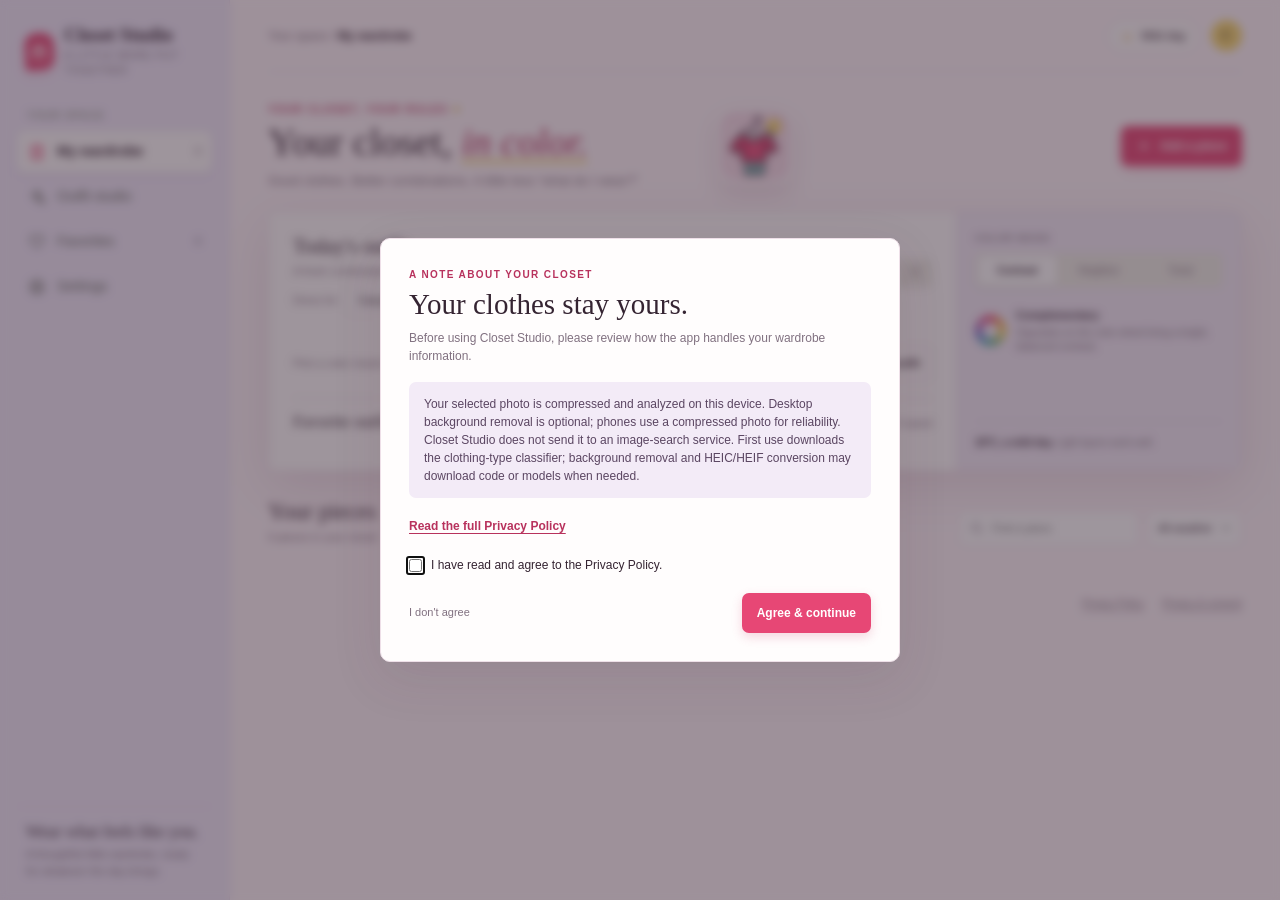
==== commit 08ceea32: "Restore reliable mobile photo uploads Skip memory-heavy background removal on phones and prepare a c" ====
--- a/index.html
+++ b/index.html
@@ -542,7 +542,7 @@
       <div class="privacy-kicker">A note about your closet</div>
       <h2 id="privacy-title">Your clothes stay yours.</h2>
       <p class="privacy-copy" id="privacy-copy">Before using Closet Studio, please review how the app handles your wardrobe information.</p>
-      <div class="privacy-summary">Your selected photo is compressed, cropped, and analyzed on this device. Closet Studio does not send it to an image-search service. First use downloads the background-removal model and a small clothing-type classifier. HEIC/HEIF photos may also need a converter download.</div>
+      <div class="privacy-summary">Your selected photo is compressed and analyzed on this device. Desktop background removal is optional; phones use a compressed photo for reliability. Closet Studio does not send it to an image-search service. First use downloads the clothing-type classifier; background removal and HEIC/HEIF conversion may download code or models when needed.</div>
       <a class="privacy-link" href="./privacy-policy.html" target="_blank" rel="noopener">Read the full Privacy Policy</a>
       <label class="privacy-checkbox" id="privacy-checkbox-label"><input id="privacy-checkbox" type="checkbox"><span>I have read and agree to the Privacy Policy.</span></label>
       <div class="privacy-actions" id="privacy-actions"><button class="privacy-decline" id="privacy-decline" type="button">I don't agree</button><button class="primary-btn" id="privacy-accept" type="button" disabled>Agree &amp; continue</button></div>
@@ -637,7 +637,7 @@
       sage: { color: '#f6f8f2' }
     };
     const ACCOUNT_KEY = 'closet-studio-local-account-v1';
-    const PRIVACY_VERSION = '2026-11-15-13';
+    const PRIVACY_VERSION = '2026-11-15-14';
     const PRIVACY_KEY = 'closet-studio-privacy-consent';
     const state = { items: [], favorites: [], appearance: { ...DEFAULT_APPEARANCE }, preferences: { ...DEFAULT_PREFERENCES }, category: 'All pieces', weather: 'all', mode: 'complementary', occasion: 'casual', query: '', outfit: null, editingId: null, pendingImage: null, temperatureUnit: 'C', account: null, initialized: false };
     const TRANSFORMERS_MODULE_URL = 'https://cdn.jsdelivr.net/npm/@huggingface/transformers@4.3.1';
@@ -1262,18 +1262,24 @@
       event.target.value = '';
       if (!file) return;
       if (file.type && !file.type.toLowerCase().startsWith('image/') && !isHeicFile(file)) { toast('Choose an image file to add a piece.'); return; }
-      const phoneViewport = document.documentElement.clientWidth <= 760;
+      const phoneViewport = document.documentElement.clientWidth <= 760 || window.matchMedia?.('(pointer: coarse)').matches;
       $('#image-processing-title').textContent = 'Preparing your photo';
-      $('#image-processing-status').textContent = 'Compressing your photo on this device...';
+      $('#image-processing-status').textContent = phoneViewport
+        ? 'Preparing a compressed photo for reliable mobile processing...'
+        : 'Compressing your photo on this device...';
       $('#image-processing-backdrop').classList.add('open');
       try {
         let prepared;
-        try {
-          prepared = await prepareClothingPhoto(file, phoneViewport ? 512 : 1200);
-        } catch (error) {
-          console.warn('Background removal failed; preparing the compressed original photo instead.', error);
-          $('#image-processing-status').textContent = 'Background removal could not finish. Preparing the compressed original...';
+        if (phoneViewport) {
           prepared = await prepareOriginalPhoto(file);
+        } else {
+          try {
+            prepared = await prepareClothingPhoto(file, 1200);
+          } catch (error) {
+            console.warn('Background removal failed; preparing the compressed original photo instead.', error);
+            $('#image-processing-status').textContent = 'Background removal could not finish. Preparing the compressed original...';
+            prepared = await prepareOriginalPhoto(file);
+          }
         }
         let detectedType = null;
         try {
@@ -1288,7 +1294,9 @@
         $('#modal-title').textContent = 'Add a piece';
         $('#modal-description').textContent = prepared.isolated
           ? 'Background removed and photo cropped on this device. Confirm the detected details, then select Save piece.'
-          : 'A compressed copy of your photo is ready. Confirm the detected details, then select Save piece.';
+          : phoneViewport
+            ? 'A compressed copy of your photo is ready. Background removal is skipped on phones for reliability. Confirm the details, then select Save piece.'
+            : 'A compressed copy of your photo is ready. Confirm the detected details, then select Save piece.';
         $('#preview-image').src = prepared.image;
         $('#item-type').value = detectedType || 'top';
         generatedTitleIsColorBased = Boolean(prepared.color);
@@ -1306,7 +1314,7 @@
         $('#delete-item').hidden = true;
         $('#modal-backdrop').classList.add('open');
         $('#item-name').focus();
-        if (!prepared.isolated) {
+        if (!prepared.isolated && !phoneViewport) {
           toast('A compressed copy is ready; background removal was unavailable.');
         }
         if (!detectedType) {
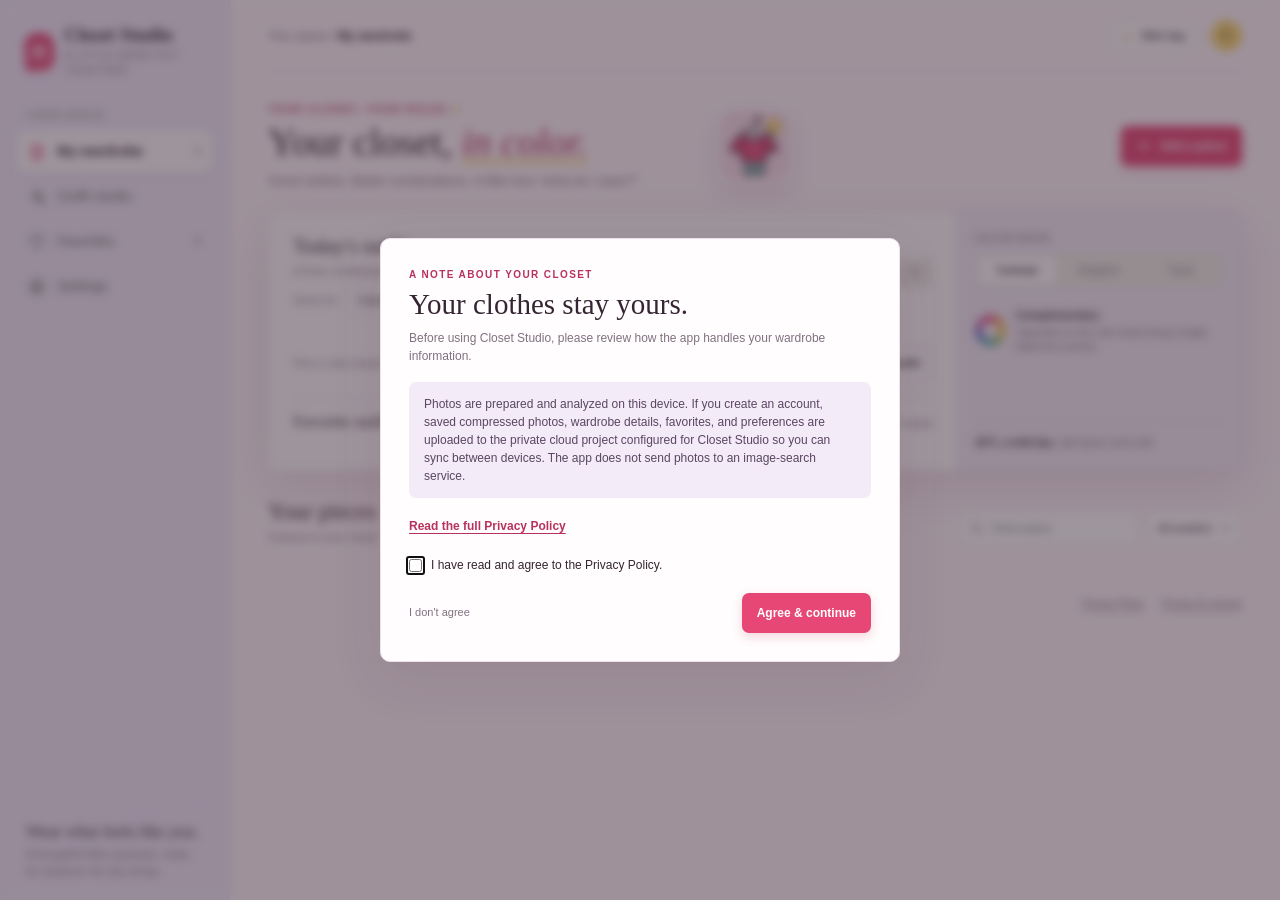
==== commit 8900d376: "Add optional cross-device wardrobe sync Co-authored-by: Copilot <223556219+Copilot@users.noreply.git" ====
--- a/index.html
+++ b/index.html
@@ -262,7 +262,7 @@
     .account-backdrop.open { display: grid; animation: fade .16s; }
     .account-dialog { width: min(430px, 100%); max-height: min(90vh, 680px); overflow: auto; padding: 24px; border: 1px solid var(--soft-border); border-radius: 10px; background: var(--white); box-shadow: var(--shadow); }
     .account-dialog h2 { margin: 0; font: 400 25px/1.2 var(--serif); }
-    .account-intro, .account-note, .account-delete-copy { color: var(--muted); font-size: 12px; }
+    .account-intro, .account-note, .account-message { color: var(--muted); font-size: 12px; }
     .account-intro { margin: 5px 0 16px; }
     .account-note { margin: 0 0 14px; padding: 11px 12px; border-radius: 6px; background: var(--warning-bg); color: var(--warning-ink); }
     .account-field { margin-top: 12px; }
@@ -274,7 +274,8 @@
     .account-profile-name { font-weight: 700; }
     .account-profile-email { color: var(--muted); font-size: 11px; overflow-wrap: anywhere; }
     .delete-account-btn { border: 0; padding: 8px 0; background: transparent; color: var(--danger); cursor: pointer; font-size: 11px; text-decoration: underline; text-underline-offset: 3px; }
-    .account-delete-copy { margin: 12px 0 0; padding: 12px; border: 1px solid var(--soft-border); border-radius: 6px; background: var(--accent-soft); }
+    .account-message { margin: 12px 0 0; }
+    .account-message[data-error="true"] { color: var(--danger); }
     body.account-open { overflow: hidden; }
     .settings-view { padding: 30px 0 20px; }
     .settings-view[hidden], #page-head[hidden], #studio[hidden], #wardrobe[hidden] { display: none; }
@@ -521,16 +522,16 @@
             <div class="settings-actions"><button class="quiet-btn" id="preferences-reset" type="button">Reset preferences</button></div>
           </section>
           <section class="settings-panel" id="settings-panel-data" role="tabpanel" aria-labelledby="settings-tab-data" data-settings-panel="data" hidden>
-            <h2>Your data</h2><p>Your wardrobe stays in this browser on this device. Backups are created locally and are not uploaded.</p>
-            <div class="settings-note">A backup includes your saved clothing photos, favorites, local profile, and settings. Store the downloaded file somewhere private.</div>
+            <h2>Your data</h2><p>Your local copy remains available on this device. When signed in, wardrobe data and compressed photos also sync through your configured private cloud account.</p>
+            <div class="settings-note">A backup includes your saved clothing photos, favorites, profile, and settings. Store the downloaded file somewhere private.</div>
             <div class="settings-actions"><button class="primary-btn" id="export-data" type="button">Export backup</button><button class="quiet-btn" id="import-data" type="button">Import backup</button><input class="settings-file-input" id="import-file" type="file" accept="application/json,.json" aria-label="Choose a Closet Studio backup"></div>
             <div class="settings-actions"><button class="danger-btn" id="clear-data" type="button">Delete all local data</button></div>
             <p class="settings-note" id="settings-data-status" role="status" aria-live="polite" hidden></p>
           </section>
           <section class="settings-panel" id="settings-panel-privacy" role="tabpanel" aria-labelledby="settings-tab-privacy" data-settings-panel="privacy" hidden>
-            <h2>Privacy &amp; about</h2><p>Closet Studio is designed to work locally, without an online account or cloud sync.</p>
-            <dl class="settings-info"><dt>Storage</dt><dd>Your wardrobe, favorites, profile, and preferences are stored in this browser on this device.</dd><dt>Photos</dt><dd>Photos are compressed, cropped, and processed on this device; they are not sent to an image-search service.</dd><dt>App version</dt><dd>Closet Studio · Local edition</dd></dl>
-            <div class="settings-actions"><button class="quiet-btn" id="settings-review-privacy" type="button">Review privacy consent</button><button class="quiet-btn" id="settings-manage-profile" type="button">Manage local profile</button><a class="settings-link" href="./privacy-policy.html" target="_blank" rel="noopener">Privacy Policy</a></div>
+            <h2>Privacy &amp; about</h2><p>Closet Studio processes photos on this device. If you sign in, saved wardrobe data and compressed photos sync to your configured Supabase project.</p>
+            <dl class="settings-info"><dt>Storage</dt><dd>Your local copy is stored in this browser. Signed-in accounts can sync data to private, owner-restricted cloud storage.</dd><dt>Photos</dt><dd>Photos are prepared on this device and are never sent to an image-search service. Signed-in accounts upload the compressed saved photo to their private cloud closet.</dd><dt>App version</dt><dd>Closet Studio · Cloud sync edition</dd></dl>
+            <div class="settings-actions"><button class="quiet-btn" id="settings-review-privacy" type="button">Review privacy consent</button><button class="quiet-btn" id="settings-manage-profile" type="button">Manage account</button><a class="settings-link" href="./privacy-policy.html" target="_blank" rel="noopener">Privacy Policy</a></div>
           </section>
         </div>
       </section>
@@ -542,7 +543,7 @@
       <div class="privacy-kicker">A note about your closet</div>
       <h2 id="privacy-title">Your clothes stay yours.</h2>
       <p class="privacy-copy" id="privacy-copy">Before using Closet Studio, please review how the app handles your wardrobe information.</p>
-      <div class="privacy-summary">Your selected photo is compressed and analyzed on this device. Desktop background removal is optional; phones use a compressed photo for reliability. Closet Studio does not send it to an image-search service. First use downloads the clothing-type classifier; background removal and HEIC/HEIF conversion may download code or models when needed.</div>
+      <div class="privacy-summary">Photos are prepared and analyzed on this device. If you create an account, saved compressed photos, wardrobe details, favorites, and preferences are uploaded to the private cloud project configured for Closet Studio so you can sync between devices. The app does not send photos to an image-search service.</div>
       <a class="privacy-link" href="./privacy-policy.html" target="_blank" rel="noopener">Read the full Privacy Policy</a>
       <label class="privacy-checkbox" id="privacy-checkbox-label"><input id="privacy-checkbox" type="checkbox"><span>I have read and agree to the Privacy Policy.</span></label>
       <div class="privacy-actions" id="privacy-actions"><button class="privacy-decline" id="privacy-decline" type="button">I don't agree</button><button class="primary-btn" id="privacy-accept" type="button" disabled>Agree &amp; continue</button></div>
@@ -552,20 +553,25 @@
   <div class="account-backdrop" id="account-backdrop" role="dialog" aria-modal="true" aria-labelledby="account-title">
     <section class="account-dialog">
       <div class="modal-head"><div><h2 id="account-title">Your account</h2><p class="account-intro" id="account-intro">Manage your Closet Studio profile.</p></div><button class="close-btn" id="account-close" type="button" aria-label="Close account">×</button></div>
+      <div id="account-setup-required" hidden>
+        <p class="account-note">Cloud sync needs a Supabase project configured for this app. Your current wardrobe remains saved on this device.</p>
+        <a class="settings-link" href="https://github.com/rbs2008/closet-studio/blob/main/SUPABASE-SETUP.md" target="_blank" rel="noopener">Open cloud setup instructions</a>
+      </div>
       <form id="account-form">
-        <p class="account-note">This is a device-only profile, not an online login. Your name and email stay on this device and do not sync to other devices.</p>
-        <div class="account-field"><label for="account-name">Name</label><input id="account-name" name="name" type="text" autocomplete="name" maxlength="80" required></div>
-        <div class="account-field"><label for="account-email">Email</label><input id="account-email" name="email" type="email" autocomplete="email" maxlength="254" required></div>
-        <div class="account-actions"><button class="quiet-btn" id="account-cancel-create" type="button">Cancel</button><button class="primary-btn" type="submit">Create account</button></div>
+          <p class="account-note">Sign in on each device to sync your wardrobe and photos. Your compressed photos and closet details will be stored in the private cloud project configured for Closet Studio.</p>
+          <div class="account-field" id="account-name-field"><label for="account-name">Name</label><input id="account-name" name="name" type="text" autocomplete="name" maxlength="80" required></div>
+          <div class="account-field"><label for="account-email">Email</label><input id="account-email" name="email" type="email" autocomplete="email" maxlength="254" required></div>
+          <div class="account-field"><label for="account-password">Password</label><input id="account-password" name="password" type="password" autocomplete="new-password" minlength="8" maxlength="128" required></div>
+          <label class="privacy-checkbox" id="account-cloud-consent-wrap"><input id="account-cloud-consent" type="checkbox" required><span>I agree to store my wardrobe details and compressed clothing photos in the configured cloud account.</span></label>
+          <p class="account-message" id="account-message" role="status" aria-live="polite" hidden></p>
+          <div class="account-actions"><button class="quiet-btn" id="account-cancel-create" type="button">Cancel</button><button class="primary-btn" id="account-submit" type="submit">Create account</button></div>
+          <div class="account-actions"><button class="quiet-btn" id="account-mode-toggle" type="button">Already have an account? Sign in</button></div>
       </form>
       <div id="account-summary" hidden>
         <div class="account-profile"><div class="account-profile-mark" id="account-profile-mark">R</div><div><div class="account-profile-name" id="account-profile-name"></div><div class="account-profile-email" id="account-profile-email"></div></div></div>
-        <p class="account-note">This profile and your wardrobe are stored only in Closet Studio on this device. There is no password, online sign-in, or cloud sync.</p>
-        <div class="account-actions"><button class="quiet-btn" id="account-done" type="button">Done</button><button class="delete-account-btn" id="account-delete-start" type="button">Delete account</button></div>
-      </div>
-      <div id="account-delete-confirm" hidden>
-        <p class="account-delete-copy">This permanently deletes your local account profile, saved wardrobe items and photos, and favorite outfits from this device. This cannot be undone. Your separate privacy-policy consent record will remain.</p>
-        <div class="account-actions"><button class="quiet-btn" id="account-delete-cancel" type="button">Keep account</button><button class="primary-btn" id="account-delete-confirm-button" type="button">Delete account &amp; wardrobe</button></div>
+        <p class="account-note">Your account is signed in. Changes sync to your private cloud closet when you are online.</p>
+        <p class="account-message" id="account-sync-status" role="status" aria-live="polite"></p>
+        <div class="account-actions"><button class="quiet-btn" id="account-done" type="button">Done</button><div><button class="quiet-btn" id="account-retry-sync" type="button" hidden>Retry sync</button><button class="delete-account-btn" id="account-sign-out" type="button">Sign out</button></div></div>
       </div>
     </section>
   </div>
@@ -599,6 +605,7 @@
     </form>
   </div>
   <div class="toast" id="toast" role="status"></div>
+  <script src="./supabase-config.js"></script>
   <script>
     const CATEGORIES = ['All pieces', 'Top', 'Bottom', 'Jacket', 'Dress', 'Shoes', 'Accessory'];
     const OCCASIONS = [
@@ -637,7 +644,12 @@
       sage: { color: '#f6f8f2' }
     };
     const ACCOUNT_KEY = 'closet-studio-local-account-v1';
-    const PRIVACY_VERSION = '2026-11-15-14';
+    const CLOUD_DELETED_ITEMS_KEY = 'closet-studio-cloud-deleted-items-v1';
+    const CLOUD_DELETED_FAVORITES_KEY = 'closet-studio-cloud-deleted-favorites-v1';
+    const CLOUD_TABLE = 'closet_studio_sync';
+    const CLOUD_PHOTO_BUCKET = 'closet-studio-photos';
+    const SUPABASE_MODULE_URL = 'https://cdn.jsdelivr.net/npm/@supabase/supabase-js@2/+esm';
+    const PRIVACY_VERSION = '2026-11-16-15';
     const PRIVACY_KEY = 'closet-studio-privacy-consent';
     const state = { items: [], favorites: [], appearance: { ...DEFAULT_APPEARANCE }, preferences: { ...DEFAULT_PREFERENCES }, category: 'All pieces', weather: 'all', mode: 'complementary', occasion: 'casual', query: '', outfit: null, editingId: null, pendingImage: null, temperatureUnit: 'C', account: null, initialized: false };
     const TRANSFORMERS_MODULE_URL = 'https://cdn.jsdelivr.net/npm/@huggingface/transformers@4.3.1';
@@ -650,6 +662,20 @@
     let clothingClassificationPipelinePromise = null;
     let heicDecoderPromise = null;
     const heicConversions = new WeakMap();
+    let supabaseClientPromise = null;
+    let cloudUser = null;
+    let cloudRevision = 0;
+    let cloudSyncReady = false;
+    let cloudSyncTimer = null;
+    let cloudSyncQueue = Promise.resolve();
+    let cloudRefreshTimer = null;
+    let accountMode = 'signup';
+    let legacyProfile = null;
+    let cloudDeletedItems = new Set();
+    let cloudDeletedFavorites = new Set();
+    let cloudUserLoadingId = null;
+    let cloudUserLoadingPromise = null;
+    let cloudSyncError = '';
     let generatedTitleIsColorBased = false;
     let itemNameManuallyEdited = false;
     const $ = (selector) => document.querySelector(selector);
@@ -714,7 +740,7 @@
       applyColorMode(state.mode);
     }
     function persistPreferences() {
-      try { localStorage.setItem(PREFERENCES_KEY, JSON.stringify(state.preferences)); return true; }
+      try { localStorage.setItem(PREFERENCES_KEY, JSON.stringify(state.preferences)); scheduleCloudSync(); return true; }
       catch { toast('Could not save your preferences on this device.'); return false; }
     }
     function applyAppearance() {
@@ -737,20 +763,20 @@
         density: $('#appearance-density').value
       };
       applyAppearance();
-      try { localStorage.setItem(APPEARANCE_KEY, JSON.stringify(state.appearance)); }
+      try { localStorage.setItem(APPEARANCE_KEY, JSON.stringify(state.appearance)); scheduleCloudSync(); }
       catch { toast('Could not save appearance settings on this device.'); }
     }
     function selectPalette(palette) {
       if (!Object.prototype.hasOwnProperty.call(PALETTES, palette)) return;
       state.appearance.palette = palette;
       applyAppearance();
-      try { localStorage.setItem(APPEARANCE_KEY, JSON.stringify(state.appearance)); }
+      try { localStorage.setItem(APPEARANCE_KEY, JSON.stringify(state.appearance)); scheduleCloudSync(); }
       catch { toast('Could not save appearance settings on this device.'); }
     }
     function resetAppearance() {
       state.appearance = { ...DEFAULT_APPEARANCE };
       applyAppearance();
-      try { localStorage.setItem(APPEARANCE_KEY, JSON.stringify(state.appearance)); }
+      try { localStorage.setItem(APPEARANCE_KEY, JSON.stringify(state.appearance)); scheduleCloudSync(); }
       catch { toast('Could not save appearance settings on this device.'); }
     }
     function setSettingsTab(tab, updateHash = true) {
@@ -823,7 +849,7 @@
           Object.values(favorite.outfit).filter(Boolean).every(id => state.items.some(item => item.id === id))
         ) : [];
       } catch { state.favorites = []; }
-      try { state.account = JSON.parse(localStorage.getItem(ACCOUNT_KEY)); } catch { state.account = null; }
+      try { legacyProfile = JSON.parse(localStorage.getItem(ACCOUNT_KEY)); } catch { legacyProfile = null; }
       updateAccountButton();
       renderAll();
       $('#category-tabs').addEventListener('click', onCategoryClick);
@@ -885,10 +911,10 @@
       $('#account-close').addEventListener('click', closeAccountDialog);
       $('#account-cancel-create').addEventListener('click', closeAccountDialog);
       $('#account-done').addEventListener('click', closeAccountDialog);
-      $('#account-form').addEventListener('submit', createLocalAccount);
-      $('#account-delete-start').addEventListener('click', showAccountDeleteConfirmation);
-      $('#account-delete-cancel').addEventListener('click', renderAccountDialog);
-      $('#account-delete-confirm-button').addEventListener('click', deleteLocalAccount);
+      $('#account-form').addEventListener('submit', submitCloudAccountForm);
+      $('#account-mode-toggle').addEventListener('click', () => setAccountMode(accountMode === 'signup' ? 'signin' : 'signup'));
+      $('#account-sign-out').addEventListener('click', signOutCloudAccount);
+      $('#account-retry-sync').addEventListener('click', retryCloudSync);
       $('#account-backdrop').addEventListener('click', event => { if (event.target.id === 'account-backdrop') closeAccountDialog(); });
       $('#appearance-reset').addEventListener('click', resetAppearance);
       $('#appearance-theme').addEventListener('change', updateAppearance);
@@ -936,6 +962,7 @@
       $('#settings-manage-profile').addEventListener('click', openAccountDialog);
       updateWeather();
       loadFavoriteFromLocation();
+      void initializeCloudAuth();
       if (location.hash === '#appearance') openSettings('appearance');
       else if (location.hash.startsWith('#settings-')) openSettings(location.hash.slice('#settings-'.length));
     }
@@ -956,7 +983,9 @@
       renderAccountDialog();
       $('#account-backdrop').classList.add('open');
       document.body.classList.add('account-open');
-      if (state.account) $('#account-done').focus(); else $('#account-name').focus();
+      if (state.account) $('#account-done').focus();
+      else if ($('#account-form').hidden) $('#account-close').focus();
+      else (accountMode === 'signup' ? $('#account-name') : $('#account-email')).focus();
     }
     function closeAccountDialog() {
       $('#account-backdrop').classList.remove('open');
@@ -965,56 +994,528 @@
     }
     function renderAccountDialog() {
       const hasAccount = Boolean(state.account);
-      $('#account-form').hidden = hasAccount;
+      const configured = isSupabaseConfigured();
+      $('#account-setup-required').hidden = configured || hasAccount;
+      $('#account-form').hidden = !configured || hasAccount;
       $('#account-summary').hidden = !hasAccount;
-      $('#account-delete-confirm').hidden = true;
-      $('#account-intro').textContent = hasAccount ? 'Your device-only profile.' : 'Create a local profile for this device.';
+      $('#account-intro').textContent = hasAccount ? 'Your Closet Studio cloud account.' : configured ? 'Sign in to sync your closet between devices.' : 'Set up cloud sync.';
       if (hasAccount) {
         $('#account-profile-name').textContent = state.account.name;
         $('#account-profile-email').textContent = state.account.email;
         $('#account-profile-mark').textContent = state.account.name.trim().charAt(0).toUpperCase() || 'C';
-      }
+        $('#account-sync-status').textContent = cloudSyncReady ? 'Cloud sync is up to date.' : cloudSyncError || 'Connecting to your cloud closet...';
+        $('#account-retry-sync').hidden = !cloudSyncError;
+        $('#account-sign-out').disabled = false;
+      }
+      setAccountMode(accountMode, false);
     }
     function updateAccountButton() {
       const name = state.account?.name?.trim() || '';
       $('#account-button').textContent = name ? name.charAt(0).toUpperCase() : 'C';
-      $('#account-button').setAttribute('aria-label', name ? `Account for ${name}` : 'Create or manage account');
-    }
-    function createLocalAccount(event) {
+      $('#account-button').setAttribute('aria-label', name ? `Account for ${name}` : 'Sign in to sync your closet');
+    }
+    function setAccountMode(mode, updateForm = true) {
+      accountMode = mode;
+      const signingUp = mode === 'signup';
+      $('#account-name-field').hidden = !signingUp;
+      $('#account-name').required = signingUp;
+      $('#account-name').autocomplete = signingUp ? 'name' : 'off';
+      $('#account-password').autocomplete = signingUp ? 'new-password' : 'current-password';
+      $('#account-cloud-consent-wrap').hidden = !signingUp;
+      $('#account-cloud-consent').required = signingUp;
+      $('#account-submit').textContent = signingUp ? 'Create account' : 'Sign in';
+      $('#account-mode-toggle').textContent = signingUp ? 'Already have an account? Sign in' : 'New to Closet Studio? Create account';
+      if (updateForm) {
+        $('#account-message').hidden = true;
+        $('#account-password').value = '';
+      }
+    }
+    function setAccountMessage(message, isError = false) {
+      const status = $('#account-message');
+      status.textContent = message;
+      status.hidden = !message;
+      status.dataset.error = String(isError);
+    }
+    function isSupabaseConfigured() {
+      const config = window.CLOSET_STUDIO_SUPABASE_CONFIG;
+      if (!config || typeof config.url !== 'string' || typeof config.publishableKey !== 'string' || config.publishableKey.length < 20) return false;
+      try {
+        const url = new URL(config.url);
+        return (url.protocol === 'https:' || url.hostname === 'localhost') && Boolean(url.host);
+      } catch {
+        return false;
+      }
+    }
+    async function getSupabaseClient() {
+      if (!isSupabaseConfigured()) throw new Error('Cloud sync is not configured for this app yet.');
+      if (!supabaseClientPromise) {
+        supabaseClientPromise = (async () => {
+          const { createClient } = await import(SUPABASE_MODULE_URL);
+          const config = window.CLOSET_STUDIO_SUPABASE_CONFIG;
+          return createClient(config.url, config.publishableKey, {
+            auth: { flowType: 'pkce', autoRefreshToken: true, persistSession: true, detectSessionInUrl: true }
+          });
+        })().catch(error => {
+          supabaseClientPromise = null;
+          throw error;
+        });
+      }
+      return supabaseClientPromise;
+    }
+    async function initializeCloudAuth() {
+      renderAccountDialog();
+      if (!isSupabaseConfigured()) return;
+      try {
+        const client = await getSupabaseClient();
+        const { data, error } = await client.auth.getSession();
+        if (error) throw error;
+        await handleCloudUser(data.session?.user || null);
+        client.auth.onAuthStateChange((_event, session) => {
+          setTimeout(() => { void handleCloudUser(session?.user || null); }, 0);
+        });
+        window.addEventListener('focus', refreshCloudCloset);
+        window.addEventListener('online', refreshCloudCloset);
+        if (cloudRefreshTimer) clearInterval(cloudRefreshTimer);
+        cloudRefreshTimer = setInterval(refreshCloudCloset, 30000);
+      } catch (error) {
+        console.error('Could not initialize cloud sync.', error);
+        setAccountMessage(`Could not connect to cloud sync: ${error.message}`, true);
+      }
+    }
+    async function handleCloudUser(user) {
+      if (!user) {
+        cloudUser = null;
+        cloudSyncReady = false;
+        cloudRevision = 0;
+        cloudUserLoadingId = null;
+        cloudUserLoadingPromise = null;
+        state.account = null;
+        cloudDeletedItems = new Set();
+        cloudDeletedFavorites = new Set();
+        updateAccountButton();
+        if ($('#account-backdrop').classList.contains('open')) renderAccountDialog();
+        return;
+      }
+      if (cloudUser?.id === user.id && cloudSyncReady) return;
+      if (cloudUserLoadingId === user.id && cloudUserLoadingPromise) return cloudUserLoadingPromise;
+      cloudUser = user;
+      cloudSyncReady = false;
+      cloudSyncError = '';
+      const email = user.email || '';
+      const name = user.user_metadata?.full_name || legacyProfile?.name || email.split('@')[0] || 'Closet Studio member';
+      state.account = { name, email, createdAt: user.created_at || new Date().toISOString() };
+      cloudDeletedItems = readDeletedIds(CLOUD_DELETED_ITEMS_KEY, user.id);
+      cloudDeletedFavorites = readDeletedIds(CLOUD_DELETED_FAVORITES_KEY, user.id);
+      updateAccountButton();
+      if ($('#account-backdrop').classList.contains('open')) renderAccountDialog();
+      cloudUserLoadingId = user.id;
+      cloudUserLoadingPromise = (async () => {
+        try {
+          await loadAndMergeCloudCloset(user);
+          if (!cloudUser || cloudUser.id !== user.id) return;
+          cloudSyncReady = true;
+          cloudSyncError = '';
+          renderAccountDialog();
+          updateAccountButton();
+          setAccountMessage('');
+          toast('Your cloud closet is ready on this device.');
+        } catch (error) {
+          cloudSyncReady = false;
+          cloudSyncError = `Cloud sync failed: ${error.message}`;
+          console.error('Could not load the cloud closet.', error);
+          $('#account-sync-status').textContent = cloudSyncError;
+          toast(`Could not sync your closet: ${error.message}`);
+        } finally {
+          if (cloudUserLoadingId === user.id) {
+            cloudUserLoadingId = null;
+            cloudUserLoadingPromise = null;
+          }
+        }
+      })();
+      return cloudUserLoadingPromise;
+    }
+    async function submitCloudAccountForm(event) {
       event.preventDefault();
+      if (!isSupabaseConfigured()) {
+        renderAccountDialog();
+        return;
+      }
       const name = $('#account-name').value.trim();
       const email = $('#account-email').value.trim();
-      if (!name || !email) return;
-      state.account = { name, email, createdAt: new Date().toISOString() };
-      try { localStorage.setItem(ACCOUNT_KEY, JSON.stringify(state.account)); }
-      catch { state.account = null; toast('Could not save this profile on the device.'); return; }
+      const password = $('#account-password').value;
+      if (!email || !password || (accountMode === 'signup' && (!name || !$('#account-cloud-consent').checked))) return;
+      const submit = $('#account-submit');
+      submit.disabled = true;
+      setAccountMessage(accountMode === 'signup' ? 'Creating your account...' : 'Signing in...');
+      try {
+        const client = await getSupabaseClient();
+        if (accountMode === 'signup') {
+          const { data, error } = await client.auth.signUp({
+            email,
+            password,
+            options: {
+              data: { full_name: name },
+              emailRedirectTo: `${location.origin}${location.pathname}`
+            }
+          });
+          if (error) throw error;
+          legacyProfile = { name, email, createdAt: new Date().toISOString() };
+          if (!data.session) {
+            setAccountMessage('Check your email to confirm your account, then return here and sign in.');
+            return;
+          }
+          await handleCloudUser(data.user);
+        } else {
+          const { data, error } = await client.auth.signInWithPassword({ email, password });
+          if (error) throw error;
+          await handleCloudUser(data.user);
+        }
+        if (cloudSyncReady) {
+          renderAccountDialog();
+          toast('Signed in. Your closet is synced.');
+        }
+      } catch (error) {
+        console.error('Cloud account sign-in failed.', error);
+        setAccountMessage(error.message || 'Could not sign in. Check your connection and account details.', true);
+      } finally {
+        submit.disabled = false;
+      }
+    }
+    async function signOutCloudAccount() {
+      if (!cloudUser) return;
+      const button = $('#account-sign-out');
+      const userId = cloudUser.id;
+      button.disabled = true;
+      try {
+        const synced = cloudSyncReady;
+        if (synced) await writeCloudCloset();
+        const client = await getSupabaseClient();
+        const { error } = await client.auth.signOut();
+        if (error) throw error;
+        if (synced) {
+          clearCloudLocalCache(userId);
+          state.items = SAMPLE_ITEMS.map(item => ({ ...item }));
+          state.favorites = [];
+          state.outfit = null;
+          state.appearance = { ...DEFAULT_APPEARANCE };
+          state.preferences = { ...DEFAULT_PREFERENCES };
+          state.occasion = state.preferences.defaultOccasion;
+          state.mode = state.preferences.colorMode;
+          state.weather = state.preferences.weatherFilter;
+          state.temperatureUnit = state.preferences.temperatureUnit;
+          applyAppearance();
+          loadPreferences();
+        }
+        state.account = null;
+        renderAll();
+        updateAccountButton();
+        renderAccountDialog();
+        if (!synced) toast('Signed out. Your unsynced local data was kept on this device.');
+      } catch (error) {
+        console.error('Could not sign out cleanly.', error);
+        $('#account-sync-status').textContent = `Could not sign out safely: ${error.message}`;
+        toast(`Could not sign out: ${error.message}`);
+      } finally {
+        button.disabled = false;
+      }
+    }
+    function userScopedKey(key, userId) { return `${key}:${userId}`; }
+    function readDeletedIds(key, userId) {
+      try {
+        const values = JSON.parse(localStorage.getItem(userScopedKey(key, userId)));
+        return new Set(Array.isArray(values) ? values.filter(value => typeof value === 'string') : []);
+      } catch {
+        return new Set();
+      }
+    }
+    function saveCloudTombstones() {
+      if (!cloudUser) return;
+      try {
+        localStorage.setItem(userScopedKey(CLOUD_DELETED_ITEMS_KEY, cloudUser.id), JSON.stringify([...cloudDeletedItems]));
+        localStorage.setItem(userScopedKey(CLOUD_DELETED_FAVORITES_KEY, cloudUser.id), JSON.stringify([...cloudDeletedFavorites]));
+      } catch (error) {
+        console.error('Could not cache cloud deletion markers on this device.', error);
+        setSettingsStatus('Cloud sync needs browser storage for pending deletions. Free space in this browser and try again.');
+      }
+    }
+    function clearCloudLocalCache(userId = cloudUser?.id) {
+      const keys = [STORAGE_KEY, FAVORITES_KEY, ACCOUNT_KEY, APPEARANCE_KEY, PREFERENCES_KEY];
+      if (userId) keys.push(userScopedKey(CLOUD_DELETED_ITEMS_KEY, userId), userScopedKey(CLOUD_DELETED_FAVORITES_KEY, userId));
+      keys.forEach(key => localStorage.removeItem(key));
+    }
+    function saveLocalCloudState() {
+      try {
+        localStorage.setItem(STORAGE_KEY, JSON.stringify(state.items));
+        localStorage.setItem(FAVORITES_KEY, JSON.stringify(state.favorites));
+        localStorage.setItem(APPEARANCE_KEY, JSON.stringify(state.appearance));
+        localStorage.setItem(PREFERENCES_KEY, JSON.stringify(state.preferences));
+        saveCloudTombstones();
+      } catch (error) {
+        console.error('Could not cache the cloud closet on this device.', error);
+        const message = 'Your cloud closet is available, but this browser could not save an offline copy. Free browser storage to keep it available offline.';
+        setSettingsStatus(message);
+        if ($('#account-sync-status')) $('#account-sync-status').textContent = message;
+      }
+    }
+    function applyCloudSettings(appearance, preferences) {
+      state.appearance = {
+        theme: appearance?.theme === 'dark' ? 'dark' : 'light',
+        palette: Object.prototype.hasOwnProperty.call(PALETTES, appearance?.palette) ? appearance.palette : DEFAULT_APPEARANCE.palette,
+        density: appearance?.density === 'compact' ? 'compact' : 'comfortable'
+      };
+      state.preferences = {
+        defaultOccasion: OCCASIONS.some(entry => entry.id === preferences?.defaultOccasion) ? preferences.defaultOccasion : DEFAULT_PREFERENCES.defaultOccasion,
+        colorMode: Object.prototype.hasOwnProperty.call(MODES, preferences?.colorMode) ? preferences.colorMode : DEFAULT_PREFERENCES.colorMode,
+        temperatureUnit: preferences?.temperatureUnit === 'F' ? 'F' : 'C',
+        weatherFilter: ['all', 'cool', 'mild', 'warm'].includes(preferences?.weatherFilter) ? preferences.weatherFilter : DEFAULT_PREFERENCES.weatherFilter
+      };
+      applyAppearance();
+      loadPreferences();
+    }
+    async function readCloudRow(userId) {
+      const client = await getSupabaseClient();
+      const { data, error } = await client.from(CLOUD_TABLE)
+        .select('payload,revision,updated_at')
+        .eq('user_id', userId)
+        .maybeSingle();
+      if (error) throw error;
+      return data;
+    }
+    async function hydrateCloudPayload(payload, userId) {
+      if (!payload || payload.version !== 1 || !Array.isArray(payload.items) || !Array.isArray(payload.favorites)) {
+        throw new Error('The saved cloud closet has an unsupported format.');
+      }
+      const paths = [...new Set(payload.items.map(item => item?.imagePath).filter(Boolean))];
+      if (paths.some(path => typeof path !== 'string' || path.split('/').length !== 2 || path.split('/')[0] !== userId)) {
+        throw new Error('The cloud closet contains an invalid photo path.');
+      }
+      const signedImages = new Map();
+      if (paths.length) {
+        const client = await getSupabaseClient();
+        const { data, error } = await client.storage.from(CLOUD_PHOTO_BUCKET).createSignedUrls(paths, 60 * 60 * 24 * 7);
+        if (error) throw error;
+        (data || []).forEach(image => {
+          if (image.path && image.signedUrl) signedImages.set(image.path, image.signedUrl);
+        });
+        if (signedImages.size !== paths.length) throw new Error('Could not access every saved wardrobe photo.');
+      }
+      const items = payload.items.map(item => ({
+        ...item,
+        image: item.imagePath ? signedImages.get(item.imagePath) : item.imageUrl || null,
+        sample: false
+      }));
+      const validated = validateBackup({
+        format: 'closet-studio-backup',
+        version: 1,
+        items,
+        favorites: payload.favorites,
+        appearance: payload.appearance,
+        preferences: payload.preferences,
+        account: null
+      });
+      return {
+        ...validated,
+        deletedItemIds: Array.isArray(payload.deletedItemIds) ? payload.deletedItemIds.filter(id => typeof id === 'string') : [],
+        deletedFavoriteIds: Array.isArray(payload.deletedFavoriteIds) ? payload.deletedFavoriteIds.filter(id => typeof id === 'string') : []
+      };
+    }
+    function mergeCloudItems(remoteItems, localItems) {
+      const merged = new Map(remoteItems.map(item => [item.id, { ...item, sample: false }]));
+      localItems.filter(item => item && !item.sample && !cloudDeletedItems.has(item.id)).forEach(item => {
+        const remote = merged.get(item.id);
+        const localImageIsPortable = typeof item.image === 'string' && item.image.startsWith('data:image/');
+        merged.set(item.id, {
+          ...remote,
+          ...item,
+          image: localImageIsPortable ? item.image : remote?.image || item.image || null,
+          imagePath: item.imagePath || remote?.imagePath || null,
+          sample: false
+        });
+      });
+      return [...merged.values()].filter(item => !cloudDeletedItems.has(item.id));
+    }
+    function mergeCloudFavorites(remoteFavorites, localFavorites, items) {
+      const merged = new Map(remoteFavorites.map(favorite => [favorite.id, favorite]));
+      localFavorites.forEach(favorite => {
+        if (favorite && !cloudDeletedFavorites.has(favorite.id)) merged.set(favorite.id, favorite);
+      });
+      const itemIds = new Set(items.map(item => item.id));
+      return [...merged.values()].filter(favorite =>
+        !cloudDeletedFavorites.has(favorite.id) &&
+        Object.values(favorite.outfit || {}).filter(Boolean).every(id => itemIds.has(id))
+      );
+    }
+    function mergeCloudDeletions(payload) {
+      payload.deletedItemIds.forEach(id => cloudDeletedItems.add(id));
+      payload.deletedFavoriteIds.forEach(id => cloudDeletedFavorites.add(id));
+      saveCloudTombstones();
+    }
+    async function applyCloudRow(row, userId, includeLocal, preferLocalSettings) {
+      const remote = await hydrateCloudPayload(row.payload, userId);
+      mergeCloudDeletions(remote);
+      const localItems = includeLocal ? state.items : [];
+      const localFavorites = includeLocal ? state.favorites : [];
+      state.items = mergeCloudItems(remote.items, localItems);
+      state.favorites = mergeCloudFavorites(remote.favorites, localFavorites, state.items);
+      if (!preferLocalSettings) applyCloudSettings(remote.appearance, remote.preferences);
+      state.outfit = null;
+      cloudRevision = Number(row.revision) || 0;
+      saveLocalCloudState();
       updateAccountButton();
-      renderAccountDialog();
-      toast('Local account created.');
-    }
-    function showAccountDeleteConfirmation() {
-      $('#account-summary').hidden = true;
-      $('#account-delete-confirm').hidden = false;
-      $('#account-delete-confirm-button').focus();
-    }
-    function deleteLocalAccount() {
+      renderAll();
+      loadFavoriteFromLocation();
+    }
+    async function loadAndMergeCloudCloset(user) {
+      const row = await readCloudRow(user.id);
+      if (!cloudUser || cloudUser.id !== user.id) return;
+      if (row) {
+        await applyCloudRow(row, user.id, true, false);
+      } else {
+        state.items = state.items.filter(item => !item.sample && !cloudDeletedItems.has(item.id));
+        state.favorites = state.favorites.filter(favorite => !cloudDeletedFavorites.has(favorite.id));
+        state.favorites = mergeCloudFavorites([], state.favorites, state.items);
+        saveLocalCloudState();
+        cloudRevision = 0;
+      }
+      await writeCloudCloset();
+    }
+    function scheduleCloudSync() {
+      if (!cloudUser || !cloudSyncReady || cloudSyncTimer) return;
+      cloudSyncTimer = setTimeout(() => {
+        cloudSyncTimer = null;
+        writeCloudCloset().catch(reportCloudSyncFailure);
+      }, 700);
+    }
+    function reportCloudSyncFailure(error) {
+      console.error('Could not save changes to the cloud closet.', error);
+      const message = `Saved on this device, but cloud sync failed: ${error.message}`;
+      cloudSyncError = message;
+      const status = $('#account-sync-status');
+      if (status) status.textContent = message;
+      $('#account-retry-sync').hidden = false;
+      setSettingsStatus(message);
+    }
+    async function retryCloudSync() {
+      if (!cloudUser) return;
+      const button = $('#account-retry-sync');
+      button.disabled = true;
+      cloudSyncError = '';
       try {
-        localStorage.setItem(STORAGE_KEY, '[]');
-        localStorage.removeItem(FAVORITES_KEY);
-        localStorage.removeItem(ACCOUNT_KEY);
-      } catch { toast('Could not delete account data from this device.'); return; }
-      state.account = null;
-      state.items = [];
-      state.favorites = [];
-      state.outfit = null;
-      $('#account-form').reset();
-      renderAll();
-      updateAccountButton();
-      closeAccountDialog();
-      toast('Account and saved wardrobe deleted from this device.');
+        if (cloudSyncReady) await writeCloudCloset();
+        else await handleCloudUser(cloudUser);
+      } catch (error) {
+        reportCloudSyncFailure(error);
+      } finally {
+        button.disabled = false;
+      }
+    }
+    function writeCloudCloset() {
+      if (!cloudUser) return Promise.resolve();
+      const userId = cloudUser.id;
+      const operation = () => performCloudWrite(userId);
+      cloudSyncQueue = cloudSyncQueue.then(operation, operation);
+      return cloudSyncQueue;
+    }
+    async function prepareCloudItems(userId) {
+      const client = await getSupabaseClient();
+      const items = [];
+      for (const item of state.items.filter(entry => entry && !entry.sample && !cloudDeletedItems.has(entry.id))) {
+        const copy = { ...item, sample: false };
+        if (typeof copy.image === 'string' && copy.image.startsWith('data:image/')) {
+          const blob = await (await fetch(copy.image)).blob();
+          if (!['image/jpeg', 'image/png', 'image/webp', 'image/gif'].includes(blob.type)) {
+            throw new Error('A saved photo uses an unsupported format for cloud sync.');
+          }
+          if (blob.size > 10 * 1024 * 1024) throw new Error('A saved photo is too large for cloud storage.');
+          const randomId = window.crypto?.randomUUID ? window.crypto.randomUUID() : `${Date.now()}-${Math.random().toString(36).slice(2)}`;
+          const path = copy.imagePath || `${userId}/${randomId}`;
+          if (path.split('/').length !== 2 || path.split('/')[0] !== userId) throw new Error('A saved photo has an invalid cloud path.');
+          const { error } = await client.storage.from(CLOUD_PHOTO_BUCKET).upload(path, blob, {
+            contentType: blob.type,
+            upsert: true,
+            cacheControl: '3600'
+          });
+          if (error) throw error;
+          copy.imagePath = path;
+          delete copy.image;
+        } else if (copy.imagePath) {
+          if (copy.imagePath.split('/').length !== 2 || copy.imagePath.split('/')[0] !== userId) throw new Error('A saved photo has an invalid cloud path.');
+          delete copy.image;
+        } else if (typeof copy.image === 'string' && copy.image.startsWith('https://')) {
+          copy.imageUrl = copy.image;
+          delete copy.image;
+        } else {
+          copy.imagePath = null;
+          delete copy.image;
+        }
+        items.push(copy);
+      }
+      const byId = new Map(items.map(item => [item.id, item]));
+      state.items = state.items.map(item => {
+        const cloudItem = byId.get(item.id);
+        return item.sample || !cloudItem ? item : { ...item, imagePath: cloudItem.imagePath || null };
+      });
+      return items;
+    }
+    async function performCloudWrite(userId) {
+      if (!cloudUser || cloudUser.id !== userId) return;
+      const client = await getSupabaseClient();
+      for (let attempt = 0; attempt < 3; attempt++) {
+        const latest = await readCloudRow(userId);
+        if (latest && Number(latest.revision) > cloudRevision) {
+          await applyCloudRow(latest, userId, true, true);
+        }
+        const items = await prepareCloudItems(userId);
+        const payload = {
+          version: 1,
+          items,
+          favorites: state.favorites.filter(favorite => !cloudDeletedFavorites.has(favorite.id)),
+          appearance: state.appearance,
+          preferences: state.preferences,
+          deletedItemIds: [...cloudDeletedItems],
+          deletedFavoriteIds: [...cloudDeletedFavorites]
+        };
+        saveLocalCloudState();
+        const nextRevision = (latest ? Number(latest.revision) : 0) + 1;
+        const row = { user_id: userId, payload, revision: nextRevision, updated_at: new Date().toISOString() };
+        if (latest) {
+          const { data, error } = await client.from(CLOUD_TABLE).update(row)
+            .eq('user_id', userId)
+            .eq('revision', Number(latest.revision))
+            .select('revision')
+            .maybeSingle();
+          if (error) throw error;
+          if (!data) continue;
+        } else {
+          const { error } = await client.from(CLOUD_TABLE).insert(row);
+          if (error?.code === '23505') continue;
+          if (error) throw error;
+        }
+        cloudRevision = nextRevision;
+        cloudSyncError = '';
+        $('#account-retry-sync').hidden = true;
+        $('#account-sync-status').textContent = `Synced just now · ${new Date().toLocaleTimeString([], { hour: 'numeric', minute: '2-digit' })}`;
+        setSettingsStatus('Your cloud closet is up to date.');
+        return;
+      }
+      throw new Error('Your closet changed on another device repeatedly. Keep this page open and try again.');
+    }
+    async function refreshCloudCloset() {
+      if (!cloudUser || !cloudSyncReady || cloudSyncTimer || !navigator.onLine) return;
+      try {
+        const row = await readCloudRow(cloudUser.id);
+        if (!cloudUser || !row || Number(row.revision) <= cloudRevision) return;
+        await applyCloudRow(row, cloudUser.id, false, false);
+        $('#account-sync-status').textContent = 'Updated from your other device.';
+      } catch (error) {
+        console.error('Could not refresh the cloud closet.', error);
+        cloudSyncError = `Could not refresh cloud data: ${error.message}`;
+        $('#account-sync-status').textContent = cloudSyncError;
+        $('#account-retry-sync').hidden = false;
+      }
     }
     function persist(items = state.items) {
-      try { localStorage.setItem(STORAGE_KEY, JSON.stringify(items)); return true; }
+      try { localStorage.setItem(STORAGE_KEY, JSON.stringify(items)); scheduleCloudSync(); return true; }
       catch (error) {
         console.error('Could not save the closet on this device.', error);
         toast('Could not save your closet on this device. Free browser storage or remove a saved photo, then try again.');
@@ -1133,10 +1634,19 @@
       try {
         const backup = validateBackup(JSON.parse(await file.text()));
         if (!window.confirm('Importing this backup replaces the current wardrobe, favorites, profile, and settings on this device. Continue?')) return;
+        if (cloudUser) {
+          const itemIds = new Set(backup.items.map(item => item.id));
+          state.items.filter(item => !item.sample && !itemIds.has(item.id)).forEach(item => cloudDeletedItems.add(item.id));
+          backup.items.forEach(item => cloudDeletedItems.delete(item.id));
+          const favoriteIds = new Set(backup.favorites.map(favorite => favorite.id));
+          state.favorites.filter(favorite => !favoriteIds.has(favorite.id)).forEach(favorite => cloudDeletedFavorites.add(favorite.id));
+          backup.favorites.forEach(favorite => cloudDeletedFavorites.delete(favorite.id));
+          saveCloudTombstones();
+        }
         saveImportedBackup(backup);
         state.items = backup.items;
         state.favorites = backup.favorites;
-        state.account = backup.account;
+        legacyProfile = backup.account;
         state.outfit = null;
         state.appearance = { ...backup.appearance };
         state.preferences = { ...backup.preferences };
@@ -1156,6 +1666,7 @@
         updateOccasionLabel();
         renderAll();
         updateWeather();
+        scheduleCloudSync();
         setSettingsStatus('Backup imported. Your previous local data was replaced.');
         toast('Closet Studio backup imported.');
       } catch (error) {
@@ -1167,6 +1678,10 @@
       }
     }
     function clearLocalData() {
+      if (cloudUser) {
+        setSettingsStatus('Sign out before clearing this device. Your cloud closet is managed separately and will remain in your account.');
+        return;
+      }
       if (!window.confirm('Delete your saved wardrobe, clothing photos, favorites, local profile, and preferences from Closet Studio on this device? This cannot be undone. Your privacy-consent record will remain, and downloaded backup files will not be deleted.')) return;
       try {
         localStorage.setItem(STORAGE_KEY, '[]');
@@ -1179,7 +1694,7 @@
       }
       state.items = [];
       state.favorites = [];
-      state.account = null;
+      if (!cloudUser) state.account = null;
       state.outfit = null;
       state.category = 'All pieces';
       state.query = '';
@@ -1625,9 +2140,17 @@
       state.items = state.items.filter(entry => entry.id !== id);
       const retainedFavorites = state.favorites.filter(favorite => !Object.values(favorite.outfit || {}).includes(id));
       if (retainedFavorites.length !== state.favorites.length) {
+        if (cloudUser) {
+          state.favorites.filter(favorite => !retainedFavorites.some(entry => entry.id === favorite.id)).forEach(favorite => cloudDeletedFavorites.add(favorite.id));
+          saveCloudTombstones();
+        }
         state.favorites = retainedFavorites;
         persistFavorites();
       }
+      if (cloudUser) {
+        cloudDeletedItems.add(id);
+        saveCloudTombstones();
+      }
       if (state.outfit && Object.values(state.outfit).includes(id)) state.outfit = null;
       persist(); renderAll(); toast('Piece removed from your closet.');
     }
@@ -1638,7 +2161,7 @@
       return state.favorites.findIndex(favorite => favorite.occasion === state.occasion && sameOutfit(favorite.outfit, state.outfit));
     }
     function persistFavorites() {
-      try { localStorage.setItem(FAVORITES_KEY, JSON.stringify(state.favorites)); return true; }
+      try { localStorage.setItem(FAVORITES_KEY, JSON.stringify(state.favorites)); scheduleCloudSync(); return true; }
       catch { toast('Could not save your favorite outfits on this device.'); return false; }
     }
     function toggleFavorite() {
@@ -1646,8 +2169,10 @@
       const previousFavorites = state.favorites;
       const index = currentFavoriteIndex();
       if (index >= 0) {
+        const removedFavoriteId = state.favorites[index].id;
         state.favorites = state.favorites.filter((favorite, favoriteIndex) => favoriteIndex !== index);
         if (!persistFavorites()) { state.favorites = previousFavorites; return; }
+        if (cloudUser) { cloudDeletedFavorites.add(removedFavoriteId); saveCloudTombstones(); scheduleCloudSync(); }
         toast('Removed from favorite outfits.');
       } else {
         const pieces = ['top', 'bottom', 'jacket'].map(key => state.outfit[key] && state.items.find(item => item.id === state.outfit[key])).filter(Boolean);
@@ -1670,6 +2195,7 @@
         const previousFavorites = state.favorites;
         state.favorites = state.favorites.filter(favorite => favorite.id !== remove.dataset.removeFavorite);
         if (!persistFavorites()) { state.favorites = previousFavorites; return; }
+        if (cloudUser) { cloudDeletedFavorites.add(remove.dataset.removeFavorite); saveCloudTombstones(); scheduleCloudSync(); }
         renderFavorites();
         updateFavoriteButton();
         toast('Removed from favorite outfits.');
